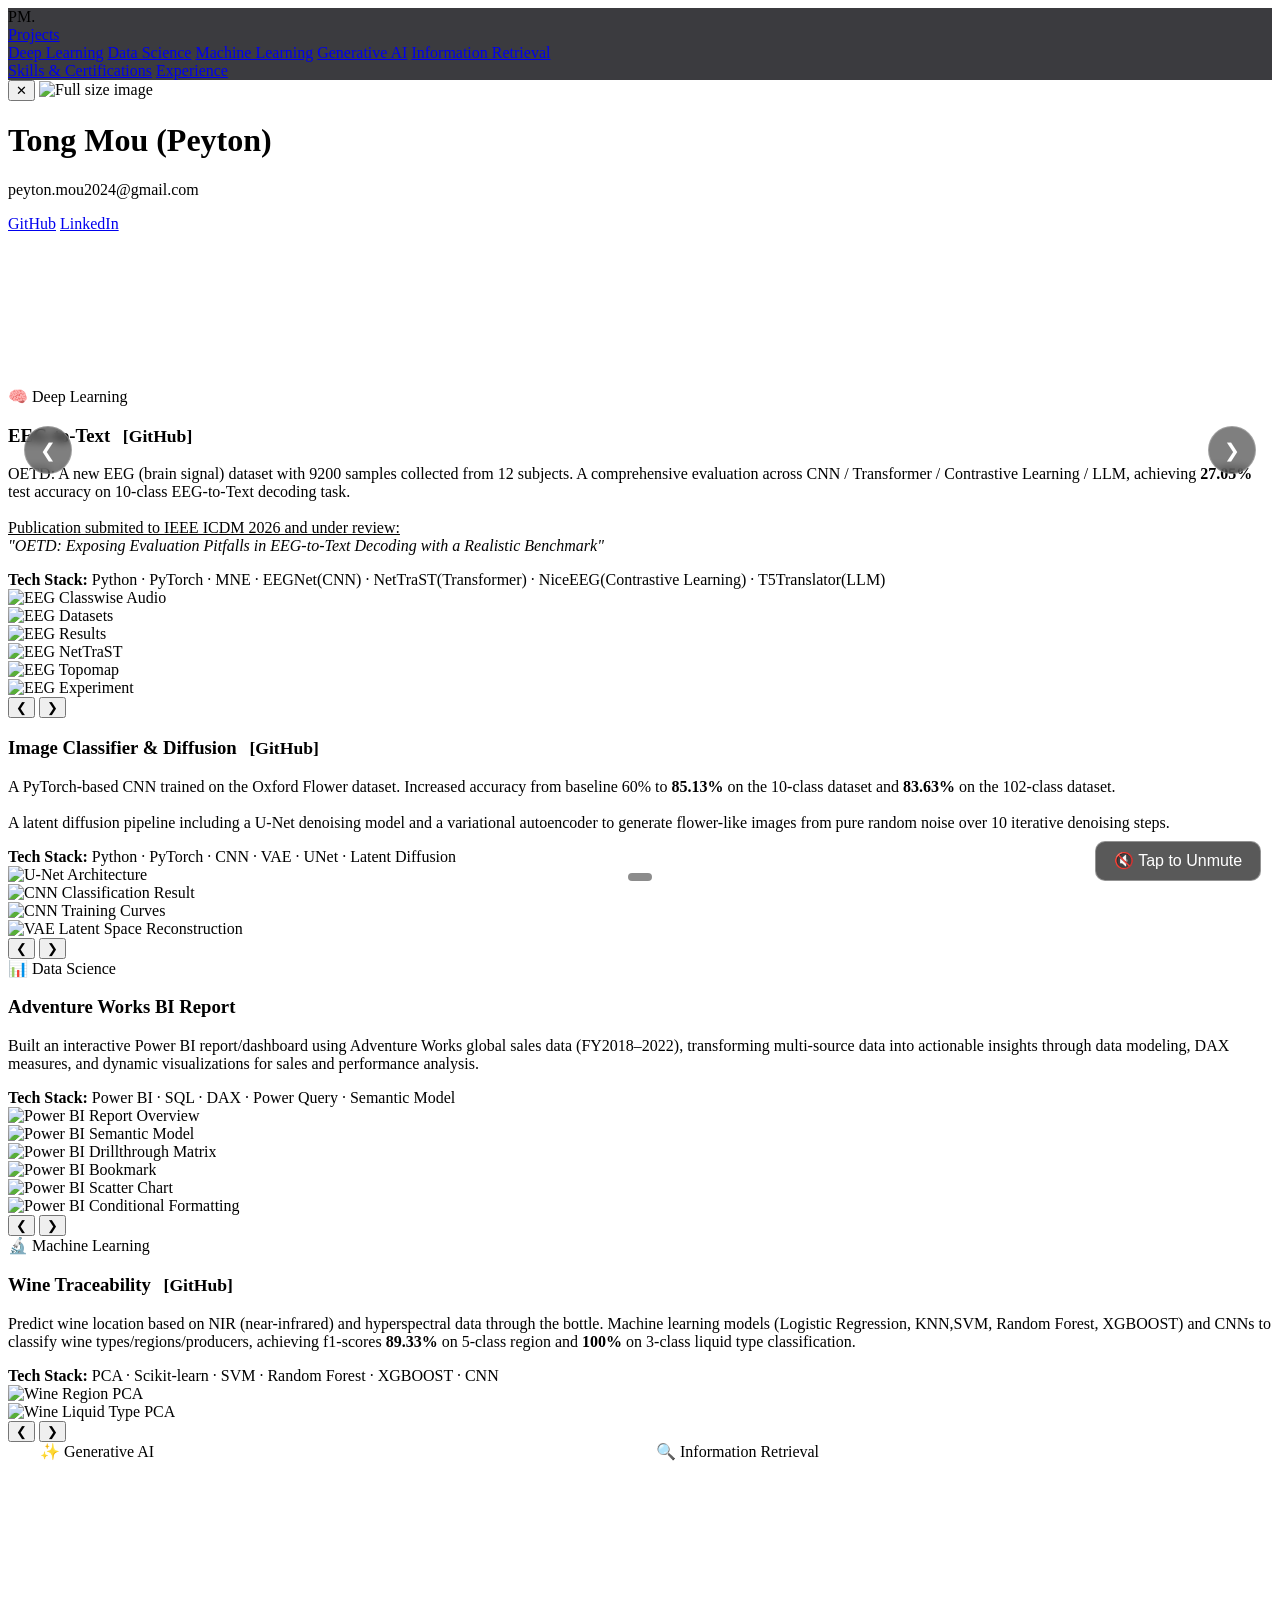
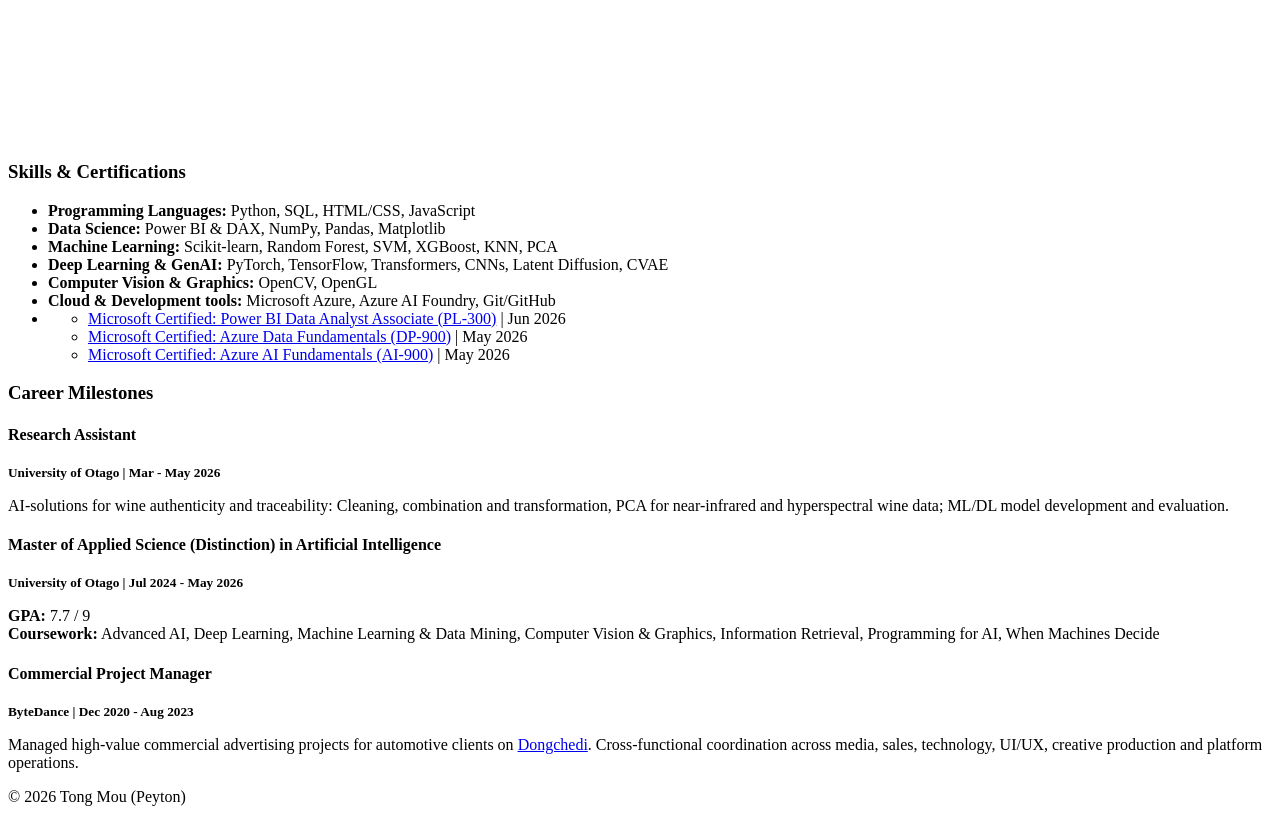
==== index.html @ f361e666 "update title" ====
<!DOCTYPE html>
<html lang="en">

<head>
    <meta charset="UTF-8">
    <meta name="viewport" content="width=device-width, initial-scale=1.0">
    <title>Tong Mou (Peyton)</title>
    <meta name="description" content="Portfolio for AI & Data Science">
    <link rel="stylesheet" href="style.css">
    <link rel="preconnect" href="https://fonts.googleapis.com">
    <link rel="preconnect" href="https://fonts.gstatic.com" crossorigin>
    <link href="https://fonts.googleapis.com/css2?family=Outfit:wght@300;400;600;800&display=swap" rel="stylesheet">
    <style>
        /* Two-column layout for projects 5 & 6 */
        .projects-dual-row {
            display: grid;
            grid-template-columns: 1fr 1fr;
            gap: 2rem;
            padding: 0 2rem 2rem;
            max-width: 1400px;
            margin: 0 auto;
        }

        .project-dual-col {
            display: flex;
            flex-direction: column;
        }

        .project-dual-col .project-category {
            margin-bottom: 1rem !important;
        }

        .project-card-text {
            background: var(--card-bg, rgba(255, 255, 255, 0.04));
            border: 1px solid rgba(255, 255, 255, 0.08);
            border-radius: 16px;
            padding: 2rem;
            display: flex;
            flex-direction: column;
            gap: 1rem;
            flex: 1;
        }

        .project-card-text h3 {
            font-size: 1.3rem;
            font-weight: 700;
            color: var(--text-color, #fff);
            margin: 0;
        }

        .project-card-text p {
            color: var(--text-secondary, rgba(255, 255, 255, 0.75));
            line-height: 1.7;
            margin: 0;
            font-size: 0.95rem;
        }

        .project-card-text .tech-stack {
            font-size: 0.88rem;
            color: var(--text-secondary, rgba(255, 255, 255, 0.6));
            border-top: 1px solid rgba(255, 255, 255, 0.08);
            padding-top: 1rem;
            margin-top: auto;
        }

        /* ── Mute/Unmute toggle button ── */
        .video-unmute-btn {
            position: absolute;
            bottom: 1.2rem;
            right: 1.2rem;
            background: rgba(0, 0, 0, 0.65);
            color: #fff;
            border: 1px solid rgba(255, 255, 255, 0.35);
            border-radius: 10px;
            padding: 0.6rem 1.1rem;
            font-size: 1rem;
            cursor: pointer;
            z-index: 10;
            backdrop-filter: blur(6px);
            transition: background 0.2s, transform 0.1s;
            min-width: 160px;
            text-align: center;
            user-select: none;
        }

        .video-unmute-btn:hover {
            background: rgba(0, 0, 0, 0.88);
            transform: scale(1.04);
        }

        /* Lightbox navigation arrows */
        .lightbox-nav {
            position: absolute;
            top: 50%;
            transform: translateY(-50%);
            background: rgba(0, 0, 0, 0.5);
            color: #fff;
            border: 1px solid rgba(255, 255, 255, 0.25);
            border-radius: 50%;
            width: 48px;
            height: 48px;
            font-size: 1.2rem;
            cursor: pointer;
            display: flex;
            align-items: center;
            justify-content: center;
            z-index: 1001;
            backdrop-filter: blur(4px);
            transition: background 0.2s;
        }

        .lightbox-nav:hover {
            background: rgba(0, 0, 0, 0.8);
        }

        .lightbox-nav.prev {
            left: 1.5rem;
        }

        .lightbox-nav.next {
            right: 1.5rem;
        }

        .lightbox-nav:disabled {
            opacity: 0.25;
            cursor: default;
        }

        /* Lightbox image counter */
        .lightbox-counter {
            position: absolute;
            bottom: 1.2rem;
            left: 50%;
            transform: translateX(-50%);
            color: rgba(255, 255, 255, 0.7);
            font-size: 0.85rem;
            background: rgba(0, 0, 0, 0.45);
            padding: 0.25rem 0.75rem;
            border-radius: 20px;
            backdrop-filter: blur(4px);
        }

        /* ── Timeline logo ── */
        .timeline-header {
            display: flex;
            align-items: center;
            gap: 0.75rem;
            margin-bottom: 0.25rem;
        }

        .timeline-logo {
            width: 36px;
            height: 36px;
            object-fit: contain;
            border-radius: 6px;
            background: rgba(255, 255, 255, 0.08);
            padding: 3px;
            flex-shrink: 0;
        }

        .timeline-header-text h4 {
            margin: 0;
        }

        .timeline-header-text h5 {
            margin: 0;
        }

        @media (max-width: 768px) {
            .projects-dual-row {
                grid-template-columns: 1fr;
                padding: 0 1rem 1rem;
            }

            .lightbox-nav {
                width: 38px;
                height: 38px;
                font-size: 1rem;
            }

            .lightbox-nav.prev {
                left: 0.5rem;
            }

            .lightbox-nav.next {
                right: 0.5rem;
            }
        }
    </style>
</head>

<body>
    <nav id="navbar">
        <div class="nav-content">
            <div class="logo">PM.</div>
            <div class="nav-links">
                <div class="dropdown">
                    <a href="#projects" class="dropbtn">Projects</a>
                    <div class="dropdown-content">
                        <a href="#project1">Deep Learning</a>
                        <a href="#project3">Data Science</a>
                        <a href="#project4">Machine Learning</a>
                        <a href="#project5">Generative AI</a>
                        <a href="#project6">Information Retrieval</a>
                    </div>
                </div>
                <a href="#skills">Skills & Certifications</a>
                <a href="#experience">Experience</a>
            </div>
        </div>
    </nav>

    <!-- Image Lightbox -->
    <div id="lightbox" class="lightbox" onclick="closeLightbox()">
        <button class="lightbox-close" onclick="closeLightbox()">&#10005;</button>
        <button class="lightbox-nav prev" id="lightboxPrev" onclick="lightboxNav(-1, event)">&#10094;</button>
        <img id="lightbox-img" src="" alt="Full size image">
        <button class="lightbox-nav next" id="lightboxNext" onclick="lightboxNav(1, event)">&#10095;</button>
        <div class="lightbox-counter" id="lightboxCounter"></div>
    </div>

    <header id="about" class="hero">
        <div class="hero-content">
            <div class="hero-center-wrapper">
                <div class="hero-video-container">
                    <div class="hero-info-row">
                        <div class="photo-container">
                            <img src="photo.jpg" alt="Peyton Mou" class="profile-photo"
                                onerror="this.style.display='none';">
                            <div class="glow-effect"></div>
                        </div>
                        <div class="hero-text-block">
                            <h1><span class="highlight">Tong Mou (Peyton)</span></h1>
                            <p class="hero-email-line">peyton.mou2024@gmail.com</p>
                            <div class="hero-links">
                                <a href="https://github.com/peytonmou" target="_blank" class="hero-btn">GitHub</a>
                                <a href="https://www.linkedin.com/in/tong-mou-04aa6b337/" target="_blank"
                                    class="hero-btn">LinkedIn</a>
                            </div>
                        </div>
                    </div>
                    <!-- Video: autoplay unmuted (falls back to muted), toggle button stays visible -->
                    <div class="hero-video-frame">
                        <video class="hero-video" id="heroVideo" autoplay playsinline>
                            <source src="self-intro.mp4" type="video/mp4">
                        </video>
                        <div class="video-glow"></div>
                        <!-- Persistent mute/unmute toggle button -->
                        <button class="video-unmute-btn" id="muteToggleBtn" aria-label="Toggle mute">
                            🔇 Tap to Unmute
                        </button>
                    </div>
                </div>
            </div>
        </div>
    </header>


    <section id="projects" class="projects-section">
        <!-- Project 1 -->
        <div id="project1" class="project-category category-dl">&#129504; Deep Learning</div>
        <div class="project-card">
            <div class="project-info">
                <h3>EEG-to-Text <a href="https://github.com/peytonmou/Closed-Vocab-EEG-to-Text" target="_blank"
                        style="color: var(--primary-color); text-decoration: none; font-size: 1.1rem; font-weight: 600; margin-left: 0.5rem;">[GitHub]</a>
                </h3>
                <p> OETD: A new EEG (brain signal) dataset with 9200 samples collected from 12 subjects. A comprehensive
                    evaluation across CNN / Transformer / Contrastive Learning / LLM, achieving <strong
                        style="color: var(--primary-color);">27.05%</strong> test accuracy on 10-class
                    EEG-to-Text decoding task.
                    <br><br>
                    <u>Publication submited to IEEE ICDM 2026 and under review:</u> <br>
                    <em>"OETD: Exposing Evaluation Pitfalls
                        in EEG-to-Text Decoding with a
                        Realistic Benchmark"</em>
                </p>
                <div class="tech-stack">
                    <strong>Tech Stack:</strong> Python · PyTorch · MNE · EEGNet(CNN) · NetTraST(Transformer) ·
                    NiceEEG(Contrastive Learning) · T5Translator(LLM)
                </div>
            </div>
            <div class="project-visuals">
                <div class="project-slider" id="project1-slider">
                    <div class="slides-track-container">
                        <div class="slides-track">
                            <div class="slide">
                                <img src="eeg-is-classwise_audio.png" alt="EEG Classwise Audio"
                                    class="visual-img lightbox-trigger" onclick="openLightbox(this)">
                            </div>
                            <div class="slide">
                                <img src="eeg-datasets.png" alt="EEG Datasets" class="visual-img lightbox-trigger"
                                    onclick="openLightbox(this)">
                            </div>
                            <div class="slide">
                                <img src="eeg-results.png" alt="EEG Results" class="visual-img lightbox-trigger"
                                    onclick="openLightbox(this)">
                            </div>
                            <div class="slide">
                                <img src="eeg-NetTraST.png" alt="EEG NetTraST" class="visual-img lightbox-trigger"
                                    onclick="openLightbox(this)">
                            </div>
                            <div class="slide">
                                <img src="eeg-topomap.png" alt="EEG Topomap" class="visual-img lightbox-trigger"
                                    onclick="openLightbox(this)">
                            </div>
                            <div class="slide">
                                <img src="eeg-experiment.png" alt="EEG Experiment" class="visual-img lightbox-trigger"
                                    onclick="openLightbox(this)">
                            </div>
                        </div>
                    </div>
                    <button class="slider-arrow prev-arrow" aria-label="Previous slide">&#10094;</button>
                    <button class="slider-arrow next-arrow" aria-label="Next slide">&#10095;</button>
                    <div class="slider-dots">
                        <span class="dot active"></span>
                        <span class="dot"></span>
                        <span class="dot"></span>
                        <span class="dot"></span>
                        <span class="dot"></span>
                        <span class="dot"></span>
                    </div>
                </div>
            </div>
        </div>

        <!-- Project 2 -->
        <div class="project-card reverse">
            <div class="project-info">
                <h3>Image Classifier &amp; Diffusion <a href="https://github.com/peytonmou/deep_learning"
                        target="_blank"
                        style="color: var(--primary-color); text-decoration: none; font-size: 1.1rem; font-weight: 600; margin-left: 0.5rem;">[GitHub]</a>
                </h3>
                <p>A PyTorch-based CNN trained on the Oxford Flower dataset. Increased accuracy from baseline 60% to
                    <strong style="color: var(--primary-color);">85.13%</strong> on
                    the 10-class dataset and <strong style="color: var(--primary-color);">83.63%</strong> on the
                    102-class dataset.
                    <br><br>A latent diffusion pipeline including a U-Net denoising model and a variational autoencoder
                    to
                    generate flower-like images from pure random noise over 10 iterative denoising steps.
                </p>
                <div class="tech-stack">
                    <strong>Tech Stack:</strong> Python · PyTorch · CNN · VAE · UNet · Latent Diffusion
                </div>
            </div>
            <div class="project-visuals">
                <div class="project-slider" id="project2-slider">
                    <div class="slides-track-container">
                        <div class="slides-track">
                            <div class="slide">
                                <img src="unet.png" alt="U-Net Architecture" class="visual-img lightbox-trigger"
                                    onclick="openLightbox(this)">
                            </div>
                            <div class="slide">
                                <img src="img_cnn.png" alt="CNN Classification Result"
                                    class="visual-img lightbox-trigger" onclick="openLightbox(this)">
                            </div>
                            <div class="slide">
                                <img src="img_cnn2.png" alt="CNN Training Curves" class="visual-img lightbox-trigger"
                                    onclick="openLightbox(this)">
                            </div>
                            <div class="slide">
                                <img src="vae.png" alt="VAE Latent Space Reconstruction"
                                    class="visual-img lightbox-trigger" onclick="openLightbox(this)">
                            </div>
                        </div>
                    </div>
                    <button class="slider-arrow prev-arrow" aria-label="Previous slide">&#10094;</button>
                    <button class="slider-arrow next-arrow" aria-label="Next slide">&#10095;</button>
                    <div class="slider-dots">
                        <span class="dot active"></span>
                        <span class="dot"></span>
                        <span class="dot"></span>
                        <span class="dot"></span>
                    </div>
                </div>
            </div>
        </div>

        <!-- Project 3 -->
        <div id="project3" class="project-category category-data">&#128202; Data Science</div>
        <div class="project-card">
            <div class="project-info">
                <h3>Adventure Works BI Report</h3>
                <p>Built an interactive Power BI report/dashboard using Adventure Works global sales data (FY2018–2022),
                    transforming multi-source data into actionable insights through data modeling, DAX measures, and
                    dynamic visualizations for sales and performance analysis.
                </p>
                <div class="tech-stack">
                    <strong>Tech Stack:</strong> Power BI · SQL · DAX · Power Query · Semantic Model
                </div>
            </div>
            <div class="project-visuals">
                <div class="project-slider" id="project3-slider">
                    <div class="slides-track-container">
                        <div class="slides-track">
                            <div class="slide">
                                <img src="pbi-report-overview.png" alt="Power BI Report Overview"
                                    class="visual-img lightbox-trigger" onclick="openLightbox(this)">
                            </div>
                            <div class="slide">
                                <img src="pbi-semantic-model.png" alt="Power BI Semantic Model"
                                    class="visual-img lightbox-trigger" onclick="openLightbox(this)">
                            </div>
                            <div class="slide">
                                <img src="pbi-report-drillthrough-matrix.png" alt="Power BI Drillthrough Matrix"
                                    class="visual-img lightbox-trigger" onclick="openLightbox(this)">
                            </div>
                            <div class="slide">
                                <img src="pbi-report-bookmark.png" alt="Power BI Bookmark"
                                    class="visual-img lightbox-trigger" onclick="openLightbox(this)">
                            </div>
                            <div class="slide">
                                <img src="pbi-report-scatter-chart.png" alt="Power BI Scatter Chart"
                                    class="visual-img lightbox-trigger" onclick="openLightbox(this)">
                            </div>
                            <div class="slide">
                                <img src="pbi-report-conditional-formatting.png" alt="Power BI Conditional Formatting"
                                    class="visual-img lightbox-trigger" onclick="openLightbox(this)">
                            </div>
                        </div>
                    </div>
                    <button class="slider-arrow prev-arrow" aria-label="Previous slide">&#10094;</button>
                    <button class="slider-arrow next-arrow" aria-label="Next slide">&#10095;</button>
                    <div class="slider-dots">
                        <span class="dot active"></span>
                        <span class="dot"></span>
                        <span class="dot"></span>
                        <span class="dot"></span>
                        <span class="dot"></span>
                        <span class="dot"></span>
                    </div>
                </div>
            </div>
        </div>

        <!-- Project 4 -->
        <div id="project4" class="project-category category-ml">&#128300; Machine Learning</div>
        <div class="project-card reverse">
            <div class="project-info">
                <h3>Wine Traceability <a href="https://github.com/peytonmou/Wine" target="_blank"
                        style="color: var(--primary-color); text-decoration: none; font-size: 1.1rem; font-weight: 600; margin-left: 0.5rem;">[GitHub]</a>
                </h3>
                <p>Predict wine location based on NIR (near-infrared) and hyperspectral data through the bottle. Machine
                    learning models
                    (Logistic Regression, KNN,SVM, Random Forest, XGBOOST)
                    and CNNs to classify wine
                    types/regions/producers,
                    achieving f1-scores <strong style="color: var(--primary-color);">89.33%</strong> on 5-class region
                    and <strong style="color: var(--primary-color);">100%</strong> on 3-class liquid type
                    classification.</p>
                <div class="tech-stack">
                    <strong>Tech Stack:</strong> PCA · Scikit-learn · SVM · Random Forest · XGBOOST · CNN
                </div>
            </div>
            <div class="project-visuals">
                <div class="project-slider" id="project4-slider">
                    <div class="slides-track-container">
                        <div class="slides-track">
                            <div class="slide">
                                <img src="wine-region-pca.png" alt="Wine Region PCA" class="visual-img lightbox-trigger"
                                    onclick="openLightbox(this)">
                            </div>
                            <div class="slide">
                                <img src="wine-liquidtype-pca.png" alt="Wine Liquid Type PCA"
                                    class="visual-img lightbox-trigger" onclick="openLightbox(this)">
                            </div>
                        </div>
                    </div>
                    <button class="slider-arrow prev-arrow" aria-label="Previous slide">&#10094;</button>
                    <button class="slider-arrow next-arrow" aria-label="Next slide">&#10095;</button>
                    <div class="slider-dots">
                        <span class="dot active"></span>
                        <span class="dot"></span>
                    </div>
                </div>
            </div>
        </div>

        <!-- Projects 5 & 6 — two-column text-only row with individual subtitles -->
        <div class="projects-dual-row">
            <!-- Project 5 -->
            <div class="project-dual-col">
                <div id="project5" class="project-category category-genai" style="margin:0 0 0 0;">&#10024; Generative
                    AI</div>
                <div id="project5-card" class="project-card-text">
                    <h3>Gemini AI PDF Reader <a href="https://github.com/peytonmou/GenAI" target="_blank"
                            style="color: var(--primary-color); text-decoration: none; font-size: 1rem; font-weight: 600; margin-left: 0.4rem;">[GitHub]</a>
                    </h3>
                    <p>An interactive document Q&amp;A application utilizing the Gemini 2.0 Flash API to parse
                        and
                        query PDF files. Built a responsive front-end interface using Gradio to deliver seamless user
                        interactions.</p>
                    <div class="tech-stack">
                        <strong>Tech Stack:</strong> API Integration · Gemini 2.0 Flash · Gradio
                    </div>
                </div>
            </div><!-- end project-dual-col -->

            <!-- Project 6 -->
            <div class="project-dual-col">
                <!-- FIX: match same class pattern as other category labels so shadow/bg styling applies -->
                <div id="project6" class="project-category category-genai" style="margin:0 0 0 0;">&#128269;
                    Information Retrieval
                </div>
                <div id="project6" class="project-card-text">
                    <h3>Web Search Engine <a href="https://github.com/peytonmou/search_engine" target="_blank"
                            style="color: var(--primary-color); text-decoration: none; font-size: 1rem; font-weight: 600; margin-left: 0.4rem;">[GitHub]</a>
                    </h3>
                    <p>A keyword search engine featuring an inverted index mapped over a corpus of 173,000
                        documents. Integrated RocksDB storage utilizing Log-Structured Merge (LSM) trees for optimized
                        write performance and key-value lookups.</p>
                    <div class="tech-stack">
                        <strong>Tech Stack:</strong> Parsing· Inverted Index · RocksDB
                    </div>
                </div>
            </div><!-- end project-dual-col -->
        </div><!-- end projects-dual-row -->

    </section>

    <section id="skills" class="skills-cert-section">
        <div class="skills-vertical-container">
            <h3>Skills &amp; Certifications</h3>
            <div class="skills-cert-container">
                <ul class="compact-list">
                    <li><strong>Programming Languages:</strong> Python, SQL, HTML/CSS, JavaScript</li>
                    <li><strong>Data Science:</strong> Power BI & DAX, NumPy, Pandas, Matplotlib</li>
                    <li><strong>Machine Learning:</strong> Scikit-learn, Random Forest, SVM, XGBoost, KNN, PCA</li>
                    <li><strong>Deep Learning &amp; GenAI:</strong> PyTorch, TensorFlow, Transformers, CNNs, Latent
                        Diffusion, CVAE</li>
                    <li><strong>Computer Vision &amp; Graphics:</strong> OpenCV, OpenGL</li>
                    <li><strong>Cloud &amp; Development tools:</strong> Microsoft Azure, Azure AI Foundry, Git/GitHub
                    </li>
                    <li class="cert-item-compact">
                        <ul>
                            <li><a href="https://learn.microsoft.com/en-us/users/tongmou-7742/credentials/2d01681a07846e01"
                                    target="_blank">Microsoft Certified: Power BI Data Analyst Associate (PL-300)</a> |
                                Jun 2026</li>
                            <li><a href="https://learn.microsoft.com/en-us/users/tongmou-7742/credentials/dffa6022018d6cec"
                                    target="_blank">Microsoft Certified: Azure Data Fundamentals (DP-900)</a> | May 2026
                            </li>
                            <li><a href="https://learn.microsoft.com/en-us/users/tongmou-7742/credentials/59a83042102e8e04"
                                    target="_blank">Microsoft Certified: Azure AI Fundamentals (AI-900)</a> | May 2026
                            </li>
                        </ul>
                    </li>
                </ul>
            </div>
        </div>
    </section>

    <section id="experience" class="experience-section">
        <div class="experience-vertical-container">
            <h3>Career Milestones</h3>
            <div class="timeline">

                <!-- Research Assistant (University of Otago) -->
                <div class="timeline-item">
                    <div class="timeline-dot"></div>
                    <h4>Research Assistant</h4>
                    <div class="timeline-header">
                        <img src="university_of_otago_logo.jpg" alt="University of Otago logo" class="timeline-logo"
                            onerror="this.style.display='none';">
                        <h5 style="margin:0;">University of Otago | Mar - May 2026</h5>
                    </div>
                    <p>AI-solutions for wine authenticity and traceability: Cleaning, combination and
                        transformation, PCA for near-infrared and hyperspectral wine data; ML/DL model development and
                        evaluation.</p>
                </div>

                <!-- Master's degree (University of Otago) -->
                <div class="timeline-item">
                    <div class="timeline-dot"></div>
                    <h4>Master of Applied Science (Distinction) in Artificial Intelligence</h4>
                    <div class="timeline-header">
                        <img src="university_of_otago_logo.jpg" alt="University of Otago logo" class="timeline-logo"
                            onerror="this.style.display='none';">
                        <h5 style="margin:0;">University of Otago | Jul 2024 - May 2026</h5>
                    </div>
                    <p><strong>GPA:</strong> 7.7 / 9<br><strong>Coursework:</strong> Advanced AI, Deep Learning,
                        Machine Learning &amp; Data Mining, Computer Vision &amp; Graphics, Information Retrieval,
                        Programming for AI, When Machines Decide</p>
                </div>

                <!-- ByteDance -->
                <div class="timeline-item">
                    <div class="timeline-dot"></div>
                    <h4>Commercial Project Manager</h4>
                    <div class="timeline-header">
                        <img src="bytedance_logo.jpg" alt="ByteDance logo" class="timeline-logo"
                            onerror="this.style.display='none';">
                        <h5 style="margin:0;">ByteDance | Dec 2020 - Aug 2023</h5>
                    </div>
                    <p>Managed high-value commercial advertising projects for automotive clients on <a
                            href="https://www.dongchedi.com/" target="_blank">Dongchedi</a>. Cross-functional
                        coordination across media, sales, technology,
                        UI/UX, creative production and platform operations.</p>
                </div>

            </div>
        </div>
    </section>

    <footer>
        <div class="footer-content">
            <p>&copy; 2026 Tong Mou (Peyton)</p>
        </div>
    </footer>

    <script src="script.js"></script>
    <script>
        // ── Video: try unmuted autoplay, fall back to muted; persistent toggle button ──
        (function () {
            const video = document.getElementById('heroVideo');
            const toggleBtn = document.getElementById('muteToggleBtn');

            function updateToggleLabel() {
                if (!toggleBtn) return;
                toggleBtn.textContent = video.muted ? '🔇 Tap to Unmute' : '🔊 Tap to Mute';
            }

            // Try unmuted first; fall back to muted
            video.muted = false;
            video.play().catch(() => {
                video.muted = true;
                video.play().catch(() => { });
            });

            // Keep label in sync whenever mute state changes
            video.addEventListener('volumechange', updateToggleLabel);
            video.addEventListener('play', updateToggleLabel);
            updateToggleLabel();

            // Toggle mute/unmute on button click
            if (toggleBtn) {
                toggleBtn.addEventListener('click', function (e) {
                    e.stopPropagation();
                    if (video.ended) {
                        // If video ended, replay unmuted
                        video.muted = false;
                        video.currentTime = 0;
                        video.play();
                    } else {
                        video.muted = !video.muted;
                    }
                    updateToggleLabel();
                });
            }

            // When video ends, change toggle button label to Replay
            video.addEventListener('ended', function () {
                if (toggleBtn) {
                    toggleBtn.textContent = '▶ Replay';
                }
            });

        })();

        // ── Lightbox with slider navigation ──────────────────────────────────
        let _lbImages = [];
        let _lbCurrent = 0;

        function buildLightboxIndex() {
            _lbImages = [];
            document.querySelectorAll('.project-slider').forEach(function (slider) {
                const imgs = slider.querySelectorAll('.visual-img.lightbox-trigger');
                imgs.forEach(function (img, i) {
                    _lbImages.push({ src: img.src, alt: img.alt, slider: slider, localIdx: i });
                    img.dataset.lbIdx = _lbImages.length - 1;
                });
            });
        }

        function openLightbox(img) {
            buildLightboxIndex();
            const idx = parseInt(img.dataset.lbIdx, 10);
            _lbCurrent = isNaN(idx) ? 0 : idx;
            showLightboxAt(_lbCurrent);
            document.getElementById('lightbox').classList.add('active');
            document.body.style.overflow = 'hidden';
        }

        function showLightboxAt(idx) {
            if (!_lbImages.length) return;
            idx = Math.max(0, Math.min(idx, _lbImages.length - 1));
            _lbCurrent = idx;
            const entry = _lbImages[idx];
            const lightboxImg = document.getElementById('lightbox-img');
            lightboxImg.src = entry.src;
            lightboxImg.alt = entry.alt;

            const counter = document.getElementById('lightboxCounter');
            if (counter) counter.textContent = (idx + 1) + ' / ' + _lbImages.length;

            const prev = document.getElementById('lightboxPrev');
            const next = document.getElementById('lightboxNext');
            if (prev) prev.disabled = idx === 0;
            if (next) next.disabled = idx === _lbImages.length - 1;
        }

        function lightboxNav(dir, e) {
            if (e) e.stopPropagation();
            showLightboxAt(_lbCurrent + dir);
        }

        function closeLightbox() {
            document.getElementById('lightbox').classList.remove('active');
            document.body.style.overflow = '';
        }

        document.addEventListener('keydown', function (e) {
            const lb = document.getElementById('lightbox');
            if (!lb.classList.contains('active')) return;
            if (e.key === 'Escape') closeLightbox();
            if (e.key === 'ArrowLeft') showLightboxAt(_lbCurrent - 1);
            if (e.key === 'ArrowRight') showLightboxAt(_lbCurrent + 1);
        });

        document.getElementById('lightbox-img').addEventListener('click', function (e) {
            e.stopPropagation();
        });
    </script>
</body>

</html>
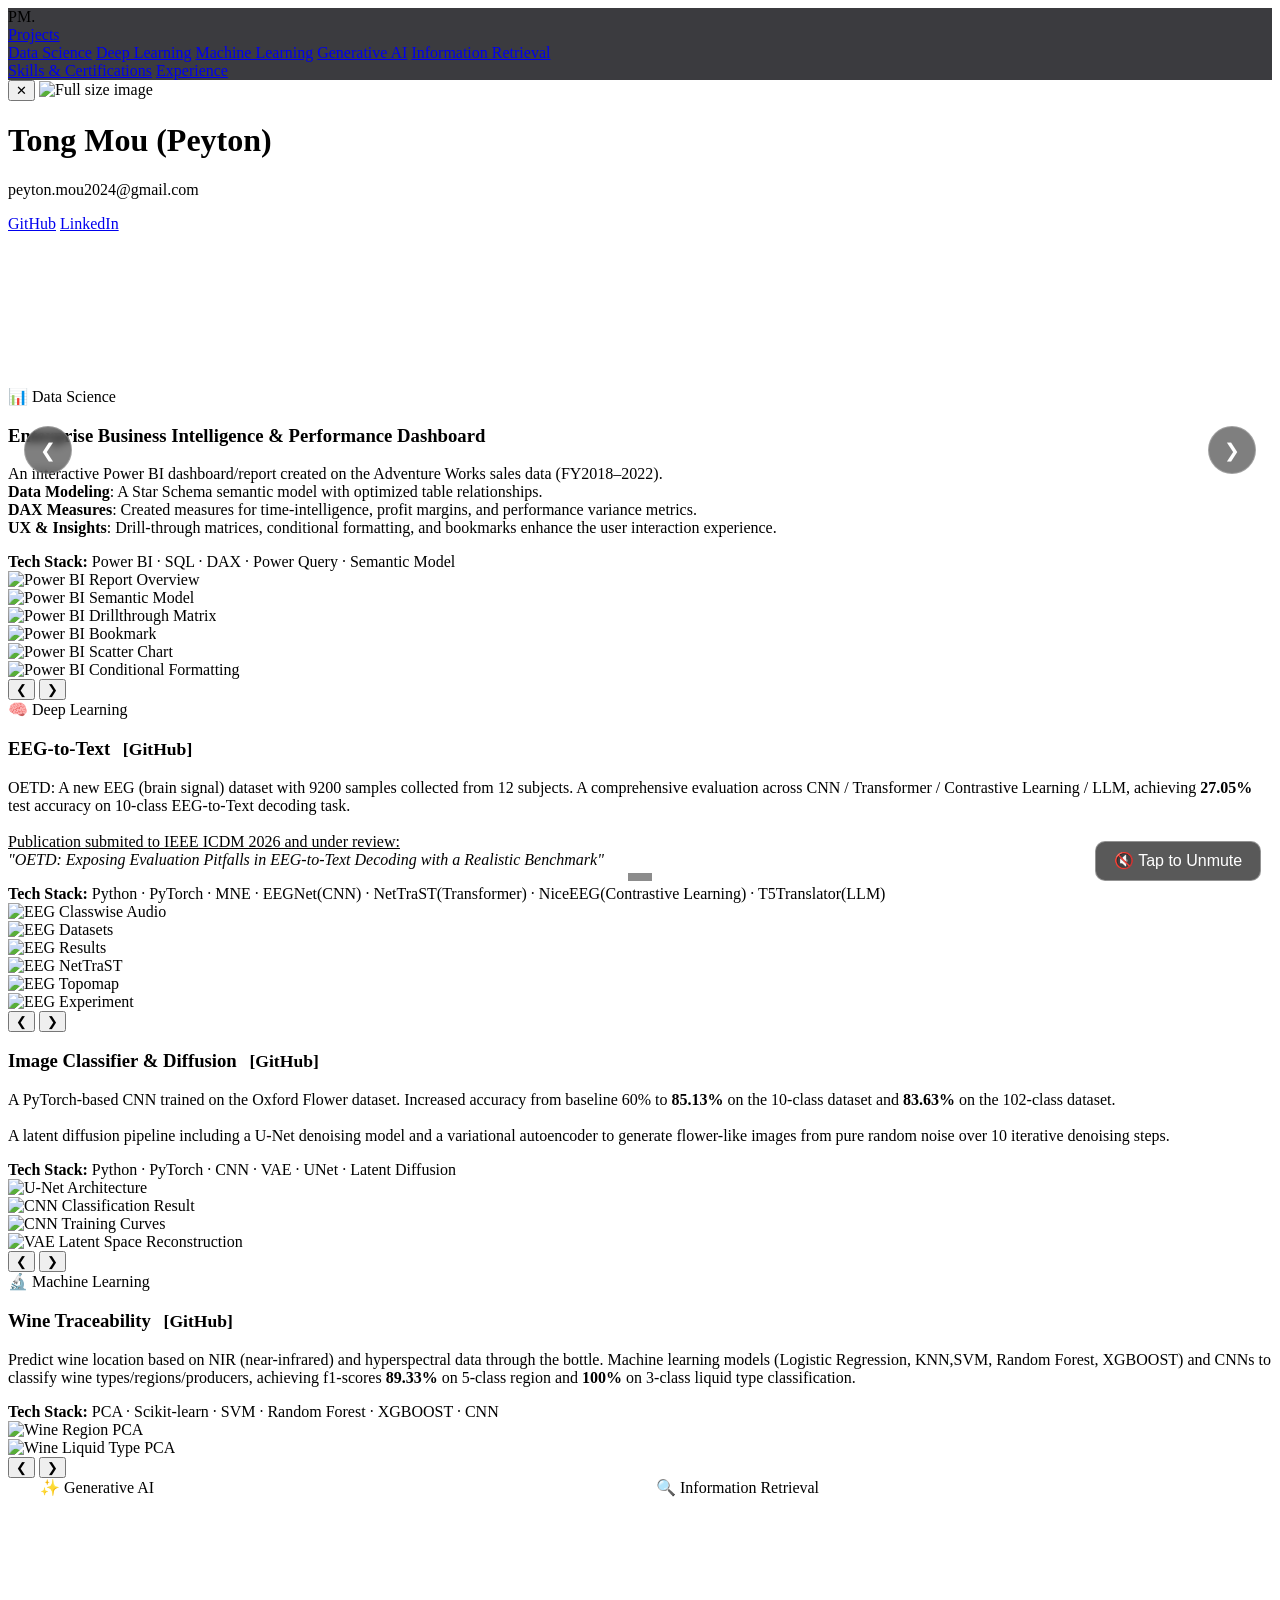
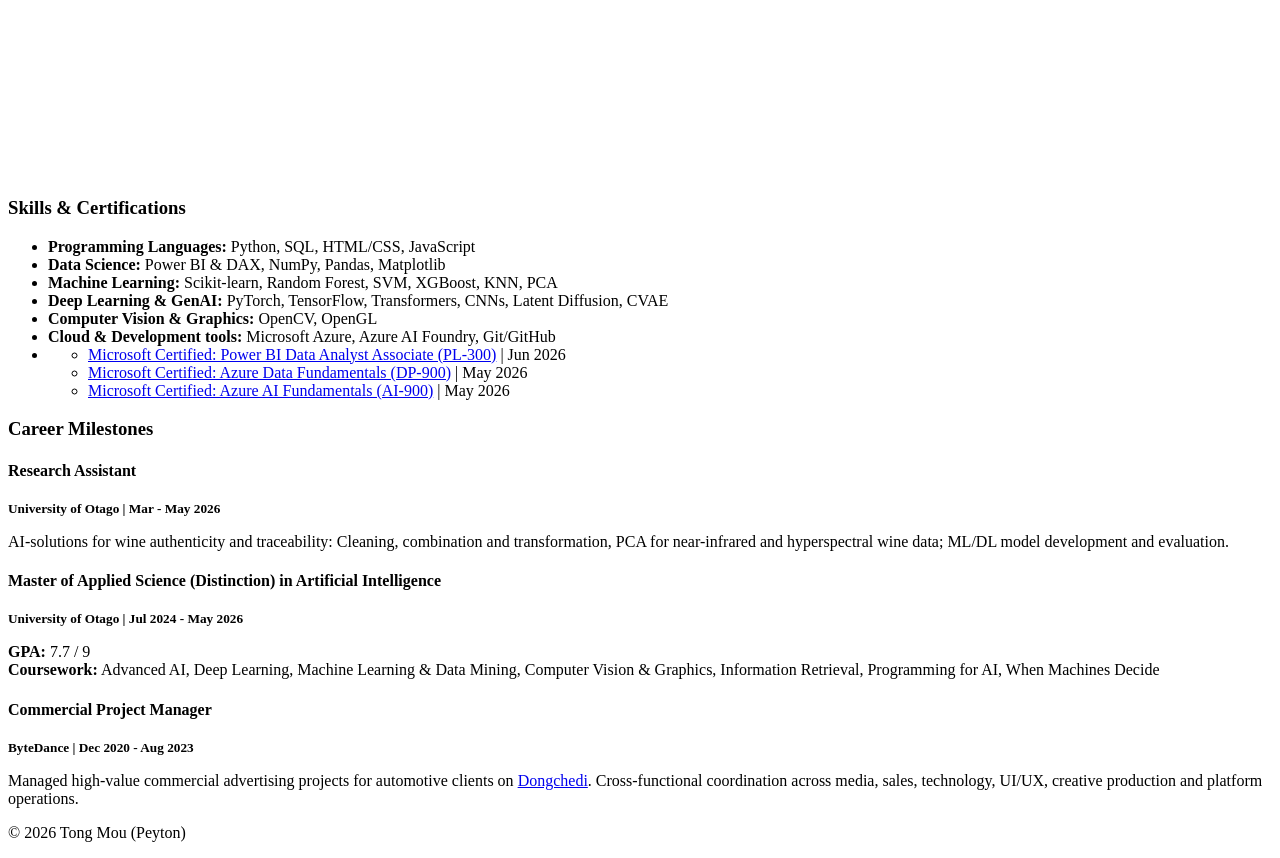
==== commit 4151d9c5: "change projects sequence" ====
--- a/index.html
+++ b/index.html
@@ -197,8 +197,8 @@
                 <div class="dropdown">
                     <a href="#projects" class="dropbtn">Projects</a>
                     <div class="dropdown-content">
+                        <a href="#project3">Data Science</a>
                         <a href="#project1">Deep Learning</a>
-                        <a href="#project3">Data Science</a>
                         <a href="#project4">Machine Learning</a>
                         <a href="#project5">Generative AI</a>
                         <a href="#project6">Information Retrieval</a>
@@ -257,6 +257,76 @@
 
 
     <section id="projects" class="projects-section">
+
+        <!-- Project 3 -->
+        <div id="project3" class="project-category category-data">&#128202; Data Science</div>
+        <div class="project-card">
+            <div class="project-info">
+                <h3>Enterprise Business Intelligence & Performance Dashboard</h3>
+                <p>An interactive Power BI dashboard/report created on the Adventure Works sales data (FY2018–2022).
+                    <br>
+
+                    <strong style="color: var(--primary-color)">Data Modeling</strong>: A Star
+                    Schema semantic model with optimized table
+                    relationships. <br>
+
+                    <strong style="color: var(--primary-color)">DAX Measures</strong>: Created measures for
+                    time-intelligence, profit
+                    margins, and
+                    performance variance metrics. <br>
+
+                    <strong style="color: var(--primary-color)">UX & Insights</strong>: Drill-through
+                    matrices, conditional formatting,
+                    and bookmarks enhance the user interaction experience.
+                </p>
+                <div class="tech-stack">
+                    <strong>Tech Stack:</strong> Power BI · SQL · DAX · Power Query · Semantic Model
+                </div>
+            </div>
+            <div class="project-visuals">
+                <div class="project-slider" id="project3-slider">
+                    <div class="slides-track-container">
+                        <div class="slides-track">
+                            <div class="slide">
+                                <img src="pbi-report-overview.png" alt="Power BI Report Overview"
+                                    class="visual-img lightbox-trigger" onclick="openLightbox(this)">
+                            </div>
+                            <div class="slide">
+                                <img src="pbi-semantic-model.png" alt="Power BI Semantic Model"
+                                    class="visual-img lightbox-trigger" onclick="openLightbox(this)">
+                            </div>
+                            <div class="slide">
+                                <img src="pbi-report-drillthrough-matrix.png" alt="Power BI Drillthrough Matrix"
+                                    class="visual-img lightbox-trigger" onclick="openLightbox(this)">
+                            </div>
+                            <div class="slide">
+                                <img src="pbi-report-bookmark.png" alt="Power BI Bookmark"
+                                    class="visual-img lightbox-trigger" onclick="openLightbox(this)">
+                            </div>
+                            <div class="slide">
+                                <img src="pbi-report-scatter-chart.png" alt="Power BI Scatter Chart"
+                                    class="visual-img lightbox-trigger" onclick="openLightbox(this)">
+                            </div>
+                            <div class="slide">
+                                <img src="pbi-report-conditional-formatting.png" alt="Power BI Conditional Formatting"
+                                    class="visual-img lightbox-trigger" onclick="openLightbox(this)">
+                            </div>
+                        </div>
+                    </div>
+                    <button class="slider-arrow prev-arrow" aria-label="Previous slide">&#10094;</button>
+                    <button class="slider-arrow next-arrow" aria-label="Next slide">&#10095;</button>
+                    <div class="slider-dots">
+                        <span class="dot active"></span>
+                        <span class="dot"></span>
+                        <span class="dot"></span>
+                        <span class="dot"></span>
+                        <span class="dot"></span>
+                        <span class="dot"></span>
+                    </div>
+                </div>
+            </div>
+        </div>
+
         <!-- Project 1 -->
         <div id="project1" class="project-category category-dl">&#129504; Deep Learning</div>
         <div class="project-card">
@@ -376,62 +446,6 @@
             </div>
         </div>
 
-        <!-- Project 3 -->
-        <div id="project3" class="project-category category-data">&#128202; Data Science</div>
-        <div class="project-card">
-            <div class="project-info">
-                <h3>Adventure Works BI Report</h3>
-                <p>Built an interactive Power BI report/dashboard using Adventure Works global sales data (FY2018–2022),
-                    transforming multi-source data into actionable insights through data modeling, DAX measures, and
-                    dynamic visualizations for sales and performance analysis.
-                </p>
-                <div class="tech-stack">
-                    <strong>Tech Stack:</strong> Power BI · SQL · DAX · Power Query · Semantic Model
-                </div>
-            </div>
-            <div class="project-visuals">
-                <div class="project-slider" id="project3-slider">
-                    <div class="slides-track-container">
-                        <div class="slides-track">
-                            <div class="slide">
-                                <img src="pbi-report-overview.png" alt="Power BI Report Overview"
-                                    class="visual-img lightbox-trigger" onclick="openLightbox(this)">
-                            </div>
-                            <div class="slide">
-                                <img src="pbi-semantic-model.png" alt="Power BI Semantic Model"
-                                    class="visual-img lightbox-trigger" onclick="openLightbox(this)">
-                            </div>
-                            <div class="slide">
-                                <img src="pbi-report-drillthrough-matrix.png" alt="Power BI Drillthrough Matrix"
-                                    class="visual-img lightbox-trigger" onclick="openLightbox(this)">
-                            </div>
-                            <div class="slide">
-                                <img src="pbi-report-bookmark.png" alt="Power BI Bookmark"
-                                    class="visual-img lightbox-trigger" onclick="openLightbox(this)">
-                            </div>
-                            <div class="slide">
-                                <img src="pbi-report-scatter-chart.png" alt="Power BI Scatter Chart"
-                                    class="visual-img lightbox-trigger" onclick="openLightbox(this)">
-                            </div>
-                            <div class="slide">
-                                <img src="pbi-report-conditional-formatting.png" alt="Power BI Conditional Formatting"
-                                    class="visual-img lightbox-trigger" onclick="openLightbox(this)">
-                            </div>
-                        </div>
-                    </div>
-                    <button class="slider-arrow prev-arrow" aria-label="Previous slide">&#10094;</button>
-                    <button class="slider-arrow next-arrow" aria-label="Next slide">&#10095;</button>
-                    <div class="slider-dots">
-                        <span class="dot active"></span>
-                        <span class="dot"></span>
-                        <span class="dot"></span>
-                        <span class="dot"></span>
-                        <span class="dot"></span>
-                        <span class="dot"></span>
-                    </div>
-                </div>
-            </div>
-        </div>
 
         <!-- Project 4 -->
         <div id="project4" class="project-category category-ml">&#128300; Machine Learning</div>
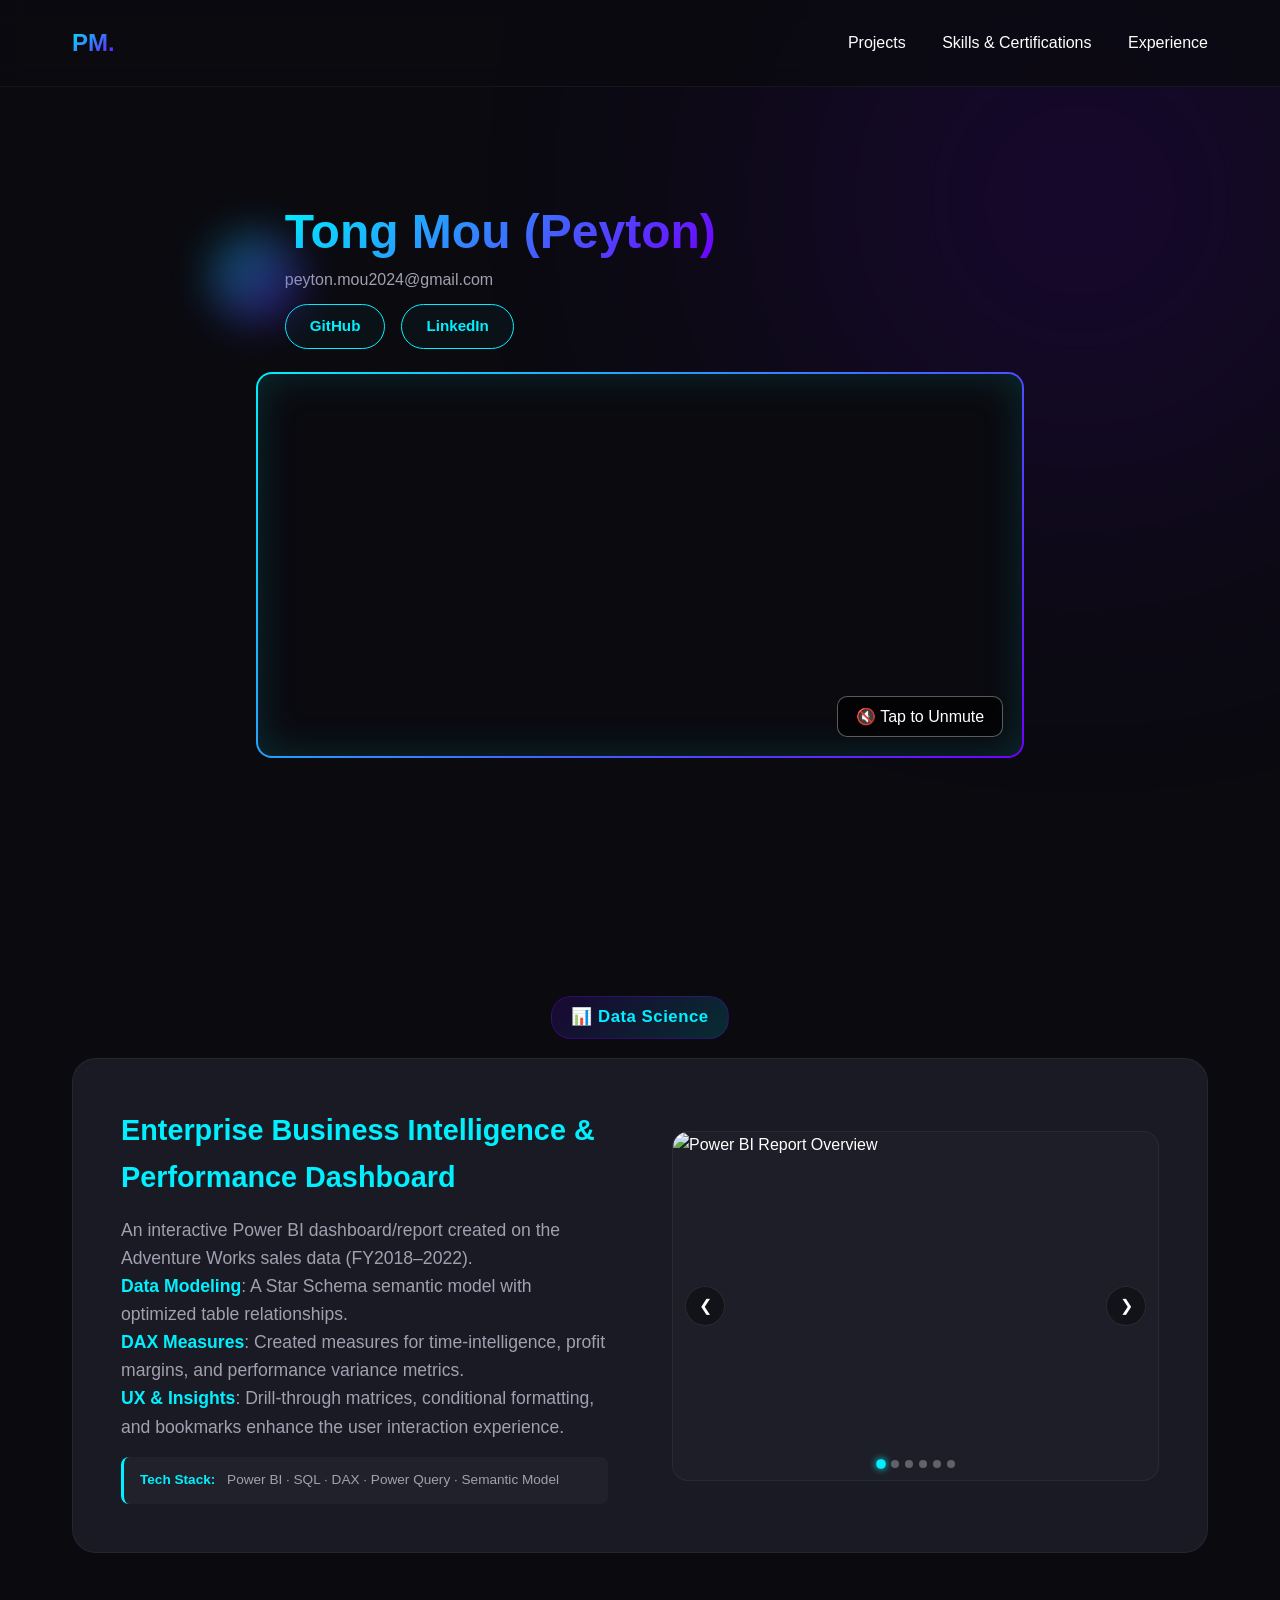
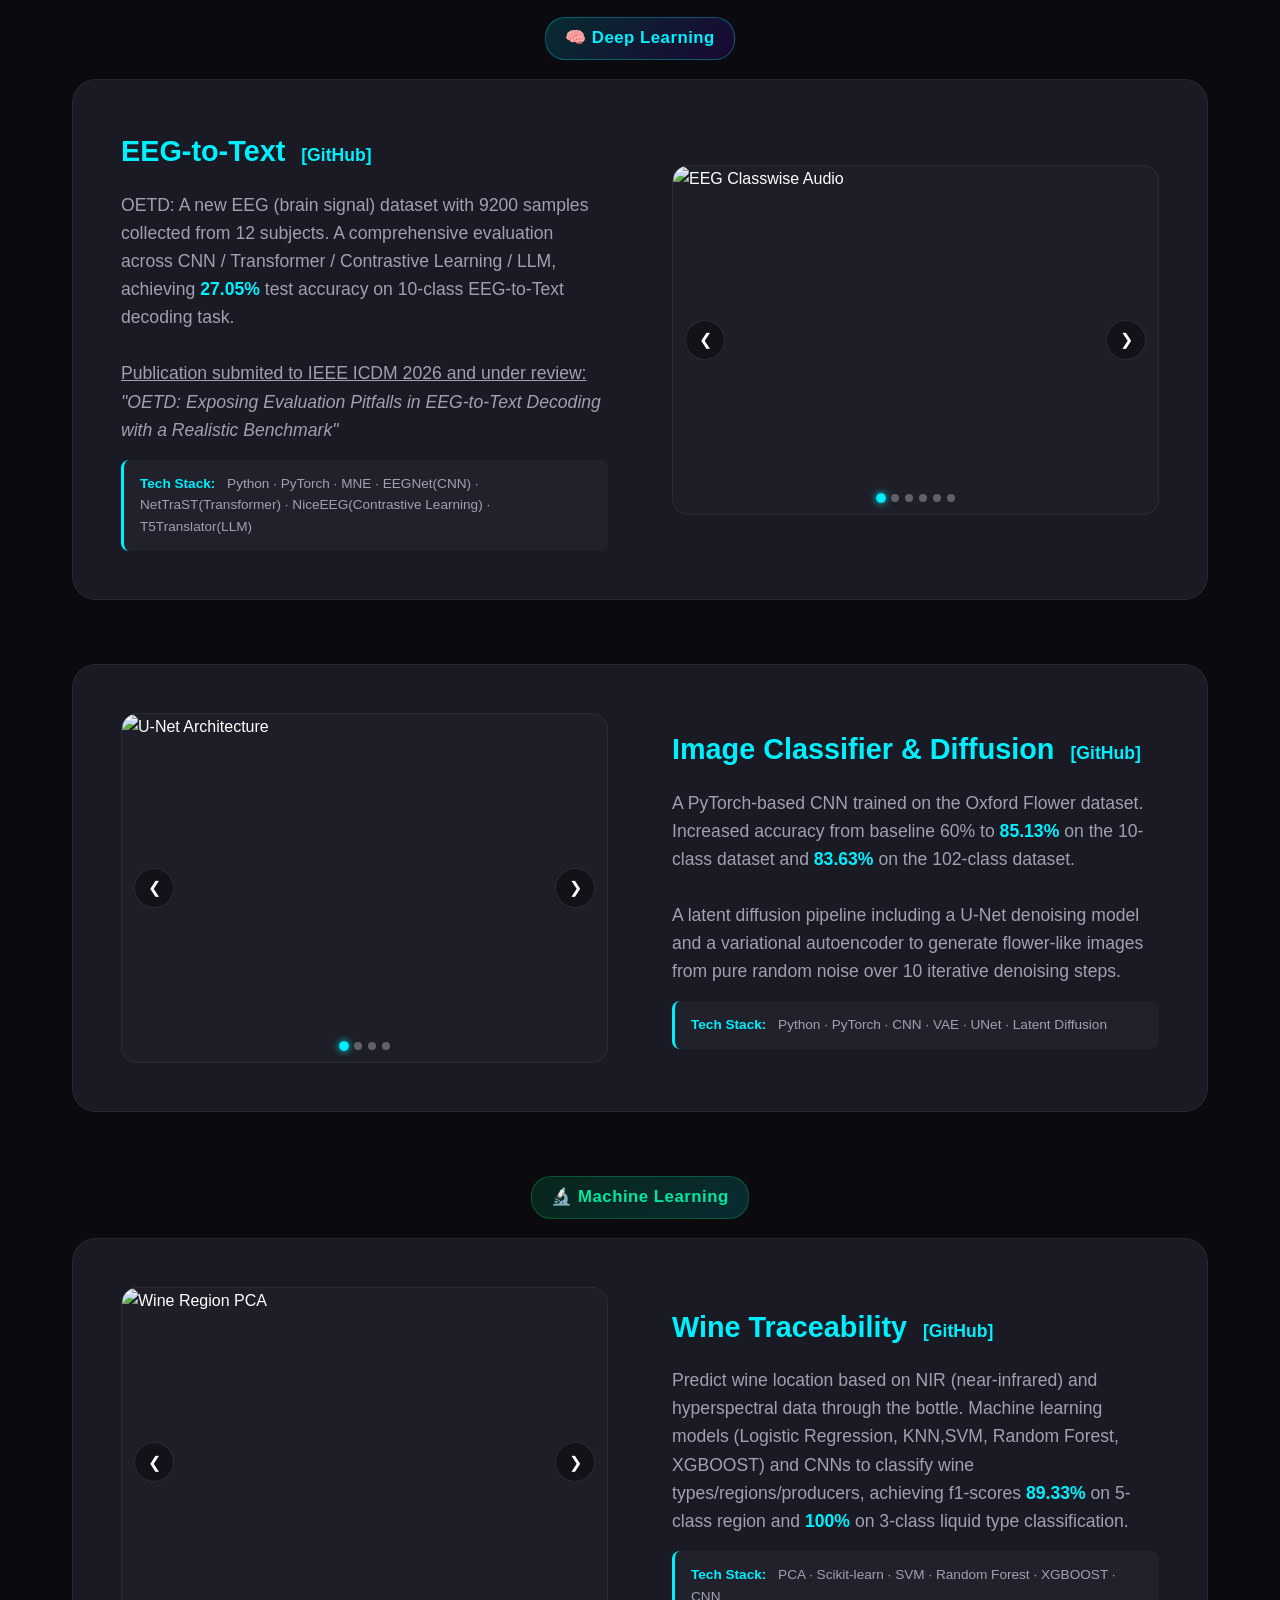
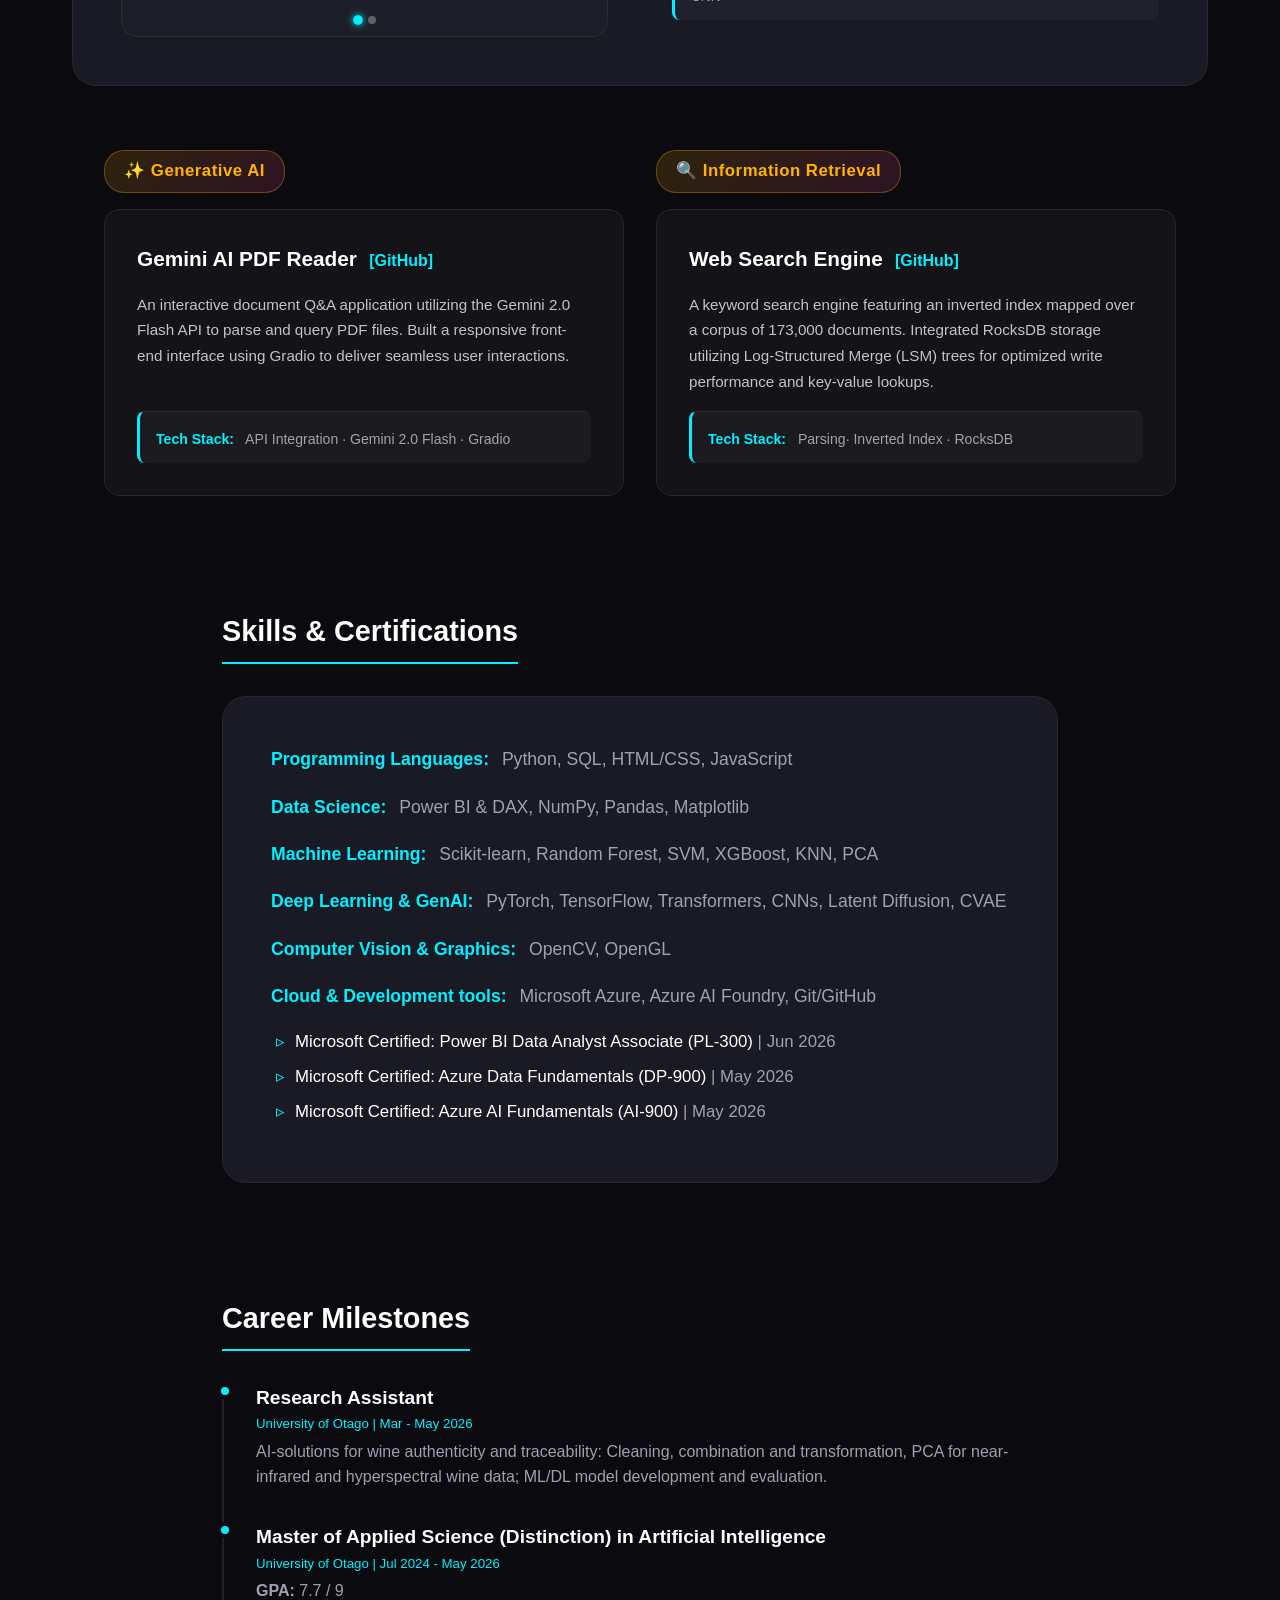
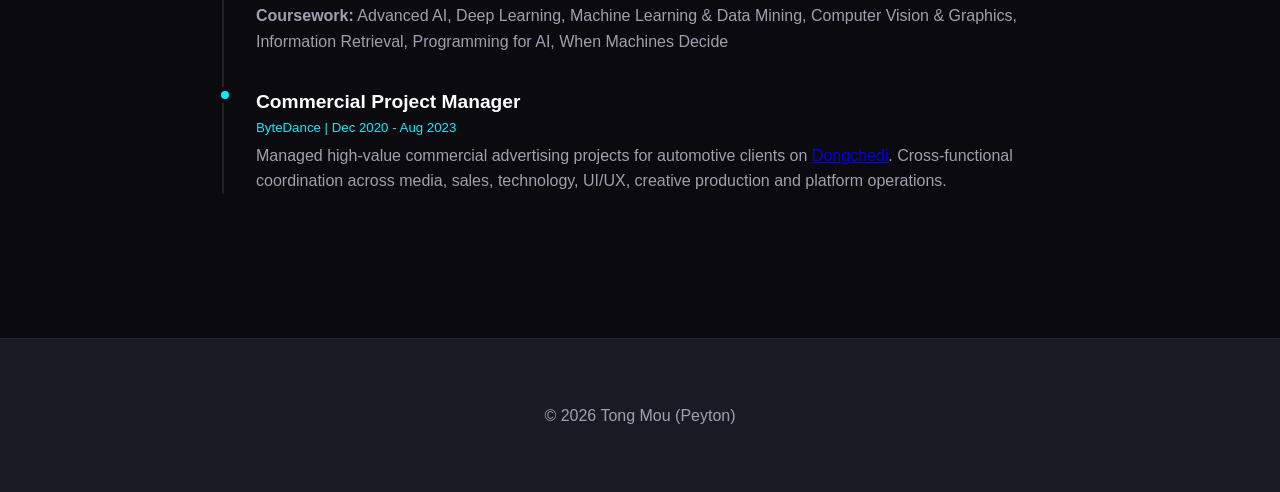
==== commit 583390d2: "update scroll margin" ====
--- a/index.html
+++ b/index.html
@@ -28,6 +28,7 @@
 
         .project-dual-col .project-category {
             margin-bottom: 1rem !important;
+            scroll-margin-top: 150px;
         }
 
         .project-card-text {
@@ -259,7 +260,8 @@
     <section id="projects" class="projects-section">
 
         <!-- Project 3 -->
-        <div id="project3" class="project-category category-data">&#128202; Data Science</div>
+        <div id="project3" class="project-category category-data" style="scroll-margin-top: 150px;">&#128202; Data
+            Science</div>
         <div class="project-card">
             <div class="project-info">
                 <h3>Enterprise Business Intelligence & Performance Dashboard</h3>
@@ -328,7 +330,8 @@
         </div>
 
         <!-- Project 1 -->
-        <div id="project1" class="project-category category-dl">&#129504; Deep Learning</div>
+        <div id="project1" class="project-category category-dl" style="scroll-margin-top: 150px;">&#129504; Deep
+            Learning</div>
         <div class="project-card">
             <div class="project-info">
                 <h3>EEG-to-Text <a href="https://github.com/peytonmou/Closed-Vocab-EEG-to-Text" target="_blank"
@@ -448,7 +451,8 @@
 
 
         <!-- Project 4 -->
-        <div id="project4" class="project-category category-ml">&#128300; Machine Learning</div>
+        <div id="project4" class="project-category category-ml" style="scroll-margin-top: 150px;">&#128300; Machine
+            Learning</div>
         <div class="project-card reverse">
             <div class="project-info">
                 <h3>Wine Traceability <a href="https://github.com/peytonmou/Wine" target="_blank"
--- a/style.css
+++ b/style.css
@@ -0,0 +1,951 @@
+:root {
+    --bg-color: #0a0a0f;
+    --surface-color: #1a1a24;
+    --primary-color: #00f0ff;
+    --secondary-color: #7000ff;
+    --text-main: #ffffff;
+    --text-muted: #a0a0b0;
+    --gradient: linear-gradient(135deg, var(--primary-color), var(--secondary-color));
+}
+
+* {
+    margin: 0;
+    padding: 0;
+    box-sizing: border-box;
+}
+
+body {
+    font-family: 'Outfit', sans-serif;
+    background-color: var(--bg-color);
+    color: var(--text-main);
+    line-height: 1.6;
+    overflow-x: hidden;
+}
+
+html {
+    scroll-behavior: smooth;
+}
+
+
+.projects-dual-row {
+    display: grid;
+    grid-template-columns: 1fr 1fr;
+    gap: 2rem;
+    padding: 0 2rem 2rem;
+    max-width: 1400px;
+    margin: 0 auto;
+}
+
+.project-dual-col {
+    display: flex;
+    flex-direction: column;
+}
+
+.project-dual-col .project-category {
+    margin-bottom: 1rem !important;
+    scroll-margin-top: 300px;
+}
+
+.project-card-text {
+    background: var(--card-bg, rgba(255, 255, 255, 0.04));
+    border: 1px solid rgba(255, 255, 255, 0.08);
+    border-radius: 16px;
+    padding: 2rem;
+    display: flex;
+    flex-direction: column;
+    gap: 1rem;
+    flex: 1;
+}
+
+.project-card-text h3 {
+    font-size: 1.3rem;
+    font-weight: 700;
+    color: var(--text-color, #fff);
+    margin: 0;
+}
+
+.project-card-text p {
+    color: var(--text-secondary, rgba(255, 255, 255, 0.75));
+    line-height: 1.7;
+    margin: 0;
+    font-size: 0.95rem;
+}
+
+.project-card-text .tech-stack {
+    font-size: 0.88rem;
+    color: var(--text-secondary, rgba(255, 255, 255, 0.6));
+    border-top: 1px solid rgba(255, 255, 255, 0.08);
+    padding-top: 1rem;
+    margin-top: auto;
+}
+
+/* Unmute button */
+.video-unmute-btn {
+    position: absolute;
+    bottom: 1rem;
+    right: 1rem;
+    background: rgba(0, 0, 0, 0.6);
+    color: #fff;
+    border: 1px solid rgba(255, 255, 255, 0.3);
+    border-radius: 8px;
+    padding: 0.4rem 0.8rem;
+    font-size: 0.85rem;
+    cursor: pointer;
+    z-index: 10;
+    backdrop-filter: blur(4px);
+    transition: background 0.2s;
+}
+
+.video-unmute-btn:hover {
+    background: rgba(0, 0, 0, 0.85);
+}
+
+/* Lightbox navigation arrows */
+.lightbox-nav {
+    position: absolute;
+    top: 50%;
+    transform: translateY(-50%);
+    background: rgba(0, 0, 0, 0.5);
+    color: #fff;
+    border: 1px solid rgba(255, 255, 255, 0.25);
+    border-radius: 50%;
+    width: 48px;
+    height: 48px;
+    font-size: 1.2rem;
+    cursor: pointer;
+    display: flex;
+    align-items: center;
+    justify-content: center;
+    z-index: 1001;
+    backdrop-filter: blur(4px);
+    transition: background 0.2s;
+}
+
+.lightbox-nav:hover {
+    background: rgba(0, 0, 0, 0.8);
+}
+
+.lightbox-nav.prev {
+    left: 1.5rem;
+}
+
+.lightbox-nav.next {
+    right: 1.5rem;
+}
+
+.lightbox-nav:disabled {
+    opacity: 0.25;
+    cursor: default;
+}
+
+/* Lightbox image counter */
+.lightbox-counter {
+    position: absolute;
+    bottom: 1.2rem;
+    left: 50%;
+    transform: translateX(-50%);
+    color: rgba(255, 255, 255, 0.7);
+    font-size: 0.85rem;
+    background: rgba(0, 0, 0, 0.45);
+    padding: 0.25rem 0.75rem;
+    border-radius: 20px;
+    backdrop-filter: blur(4px);
+}
+
+@media (max-width: 768px) {
+    .projects-dual-row {
+        grid-template-columns: 1fr;
+        padding: 0 1rem 1rem;
+    }
+
+    .lightbox-nav {
+        width: 38px;
+        height: 38px;
+        font-size: 1rem;
+    }
+
+    .lightbox-nav.prev {
+        left: 0.5rem;
+    }
+
+    .lightbox-nav.next {
+        right: 0.5rem;
+    }
+}
+
+/* ── Navbar ── */
+nav {
+    position: fixed;
+    top: 0;
+    width: 100%;
+    background: rgba(4, 4, 245, 0.8);
+    backdrop-filter: blur(10px);
+    z-index: 1000;
+    border-bottom: 1px solid rgba(255, 255, 255, 0.05);
+}
+
+.nav-content {
+    max-width: 1200px;
+    margin: 0 auto;
+    padding: 1.5rem 2rem;
+    display: flex;
+    justify-content: space-between;
+    align-items: center;
+}
+
+.logo {
+    font-weight: 800;
+    font-size: 1.5rem;
+    background: var(--gradient);
+    -webkit-background-clip: text;
+    -webkit-text-fill-color: transparent;
+}
+
+.nav-links a {
+    color: var(--text-main);
+    text-decoration: none;
+    margin-left: 2rem;
+    font-weight: 400;
+    transition: color 0.3s;
+}
+
+.nav-links a:hover {
+    color: var(--primary-color);
+}
+
+/* ── Hero ── */
+.hero {
+    min-height: 100vh;
+    display: flex;
+    align-items: center;
+    justify-content: center;
+    padding: 6rem 2rem 2rem;
+    position: relative;
+    overflow: hidden;
+}
+
+.hero::before {
+    content: '';
+    position: absolute;
+    width: 600px;
+    height: 600px;
+    background: var(--secondary-color);
+    border-radius: 50%;
+    filter: blur(150px);
+    opacity: 0.15;
+    top: -100px;
+    right: -100px;
+    z-index: 0;
+}
+
+.hero-content {
+    max-width: 1200px;
+    width: 100%;
+    display: flex;
+    justify-content: center;
+    z-index: 1;
+}
+
+/* Center-column wrapper that sets the video width and aligns everything to it */
+.hero-center-wrapper {
+    display: flex;
+    justify-content: center;
+    width: 100%;
+}
+
+/* Video container is now the single column: info row on top, video below */
+.hero-video-container {
+    position: relative;
+    width: 64%;
+    max-width: 860px;
+    border-radius: 16px;
+    overflow: visible;
+    /* allow info row to overflow above */
+}
+
+.hero-video-frame {
+    position: relative;
+    border-radius: 16px;
+    border: 2px solid transparent;
+    background: linear-gradient(var(--bg-color), var(--bg-color)) padding-box, var(--gradient) border-box;
+    overflow: hidden;
+}
+
+/* Info row: photo + text block, left-aligned to the video container edge */
+.hero-info-row {
+    display: flex;
+    align-items: center;
+    gap: 1.8rem;
+    margin-bottom: 1.4rem;
+    /* sits above the video, flush with video left edge */
+    padding-left: 0;
+}
+
+.photo-container {
+    position: relative;
+    flex-shrink: 0;
+}
+
+.profile-photo {
+    width: 120px;
+    height: 120px;
+    border-radius: 50%;
+    object-fit: cover;
+    border: 3px solid transparent;
+    background: linear-gradient(var(--bg-color), var(--bg-color)) padding-box, var(--gradient) border-box;
+    position: relative;
+    z-index: 2;
+    display: block;
+}
+
+.glow-effect {
+    position: absolute;
+    top: 50%;
+    left: 50%;
+    transform: translate(-50%, -50%);
+    width: 90px;
+    height: 90px;
+    border-radius: 50%;
+    background: var(--gradient);
+    filter: blur(20px);
+    opacity: 0.4;
+    z-index: 1;
+    animation: pulse 4s infinite alternate;
+}
+
+@keyframes pulse {
+    0% {
+        transform: translate(-50%, -50%) scale(1);
+        opacity: 0.3;
+    }
+
+    100% {
+        transform: translate(-50%, -50%) scale(1.05);
+        opacity: 0.6;
+    }
+}
+
+/* Text block: name / email / buttons stacked left-aligned */
+.hero-text-block {
+    display: flex;
+    flex-direction: column;
+    align-items: flex-start;
+    gap: 0.5rem;
+}
+
+.hero-text-block h1 {
+    font-size: 3rem;
+    line-height: 1.1;
+}
+
+.highlight {
+    background: var(--gradient);
+    -webkit-background-clip: text;
+    -webkit-text-fill-color: transparent;
+}
+
+.hero-email-line {
+    font-size: 1rem;
+    color: var(--text-muted);
+    margin: 0;
+}
+
+.hero-links {
+    display: flex;
+    gap: 1rem;
+    flex-wrap: wrap;
+    margin-top: 0.2rem;
+}
+
+.hero-btn {
+    display: inline-block;
+    padding: 0.6rem 1.5rem;
+    border: 1px solid var(--primary-color);
+    border-radius: 50px;
+    color: var(--primary-color);
+    text-decoration: none;
+    font-weight: 600;
+    font-size: 0.95rem;
+    transition: all 0.3s ease;
+    background: rgba(0, 240, 255, 0.03);
+}
+
+.hero-btn:hover {
+    background: var(--primary-color);
+    color: #0a0a0f;
+    box-shadow: 0 0 15px rgba(0, 240, 255, 0.4);
+    transform: translateY(-2px);
+}
+
+/* Video itself fills the container width */
+.hero-video {
+    width: 100%;
+    height: auto;
+    display: block;
+    border-radius: 14px;
+}
+
+.video-glow {
+    position: absolute;
+    inset: 0;
+    border-radius: 14px;
+    box-shadow: 0 0 40px rgba(0, 240, 255, 0.15) inset;
+    pointer-events: none;
+    z-index: 2;
+}
+
+.video-replay-btn {
+    position: absolute;
+    top: 50%;
+    left: 50%;
+    transform: translate(-50%, -50%);
+    background: rgba(0, 0, 0, 0.65);
+    backdrop-filter: blur(8px);
+    border: 2px solid var(--primary-color);
+    color: var(--primary-color);
+    font-family: 'Outfit', sans-serif;
+    font-size: 1.1rem;
+    font-weight: 600;
+    padding: 0.8rem 2rem;
+    border-radius: 50px;
+    cursor: pointer;
+    z-index: 10;
+    transition: all 0.3s ease;
+    letter-spacing: 0.5px;
+}
+
+.video-replay-btn:hover {
+    background: var(--primary-color);
+    color: #0a0a0f;
+    box-shadow: 0 0 20px rgba(0, 240, 255, 0.5);
+    transform: translate(-50%, -50%) scale(1.05);
+}
+
+/* ── Lightbox ── */
+.lightbox {
+    display: none;
+    position: fixed;
+    inset: 0;
+    background: rgba(0, 0, 0, 0.92);
+    z-index: 9999;
+    align-items: center;
+    justify-content: center;
+    cursor: zoom-out;
+    padding: 2rem;
+}
+
+.lightbox.active {
+    display: flex;
+}
+
+.lightbox img {
+    max-width: 90vw;
+    max-height: 90vh;
+    object-fit: contain;
+    border-radius: 12px;
+    box-shadow: 0 0 60px rgba(0, 240, 255, 0.2);
+    cursor: default;
+    animation: lbFadeIn 0.2s ease;
+}
+
+@keyframes lbFadeIn {
+    from {
+        opacity: 0;
+        transform: scale(0.95);
+    }
+
+    to {
+        opacity: 1;
+        transform: scale(1);
+    }
+}
+
+.lightbox-close {
+    position: fixed;
+    top: 1.2rem;
+    right: 1.5rem;
+    background: rgba(255, 255, 255, 0.1);
+    border: 1px solid rgba(255, 255, 255, 0.2);
+    color: #fff;
+    font-size: 1.4rem;
+    width: 44px;
+    height: 44px;
+    border-radius: 50%;
+    cursor: pointer;
+    display: flex;
+    align-items: center;
+    justify-content: center;
+    transition: background 0.2s;
+    z-index: 10000;
+}
+
+.lightbox-close:hover {
+    background: var(--primary-color);
+    color: #0a0a0f;
+}
+
+/* ── Projects ── */
+.projects-section {
+    padding: 6rem 2rem 2rem;
+    /* reduced bottom padding */
+    max-width: 1200px;
+    margin: 0 auto;
+}
+
+/* Project category badge — centered, larger */
+.project-category {
+    display: block;
+    text-align: center;
+    padding: 0.45rem 1.2rem;
+    border-radius: 20px;
+    font-size: 1.05rem;
+    font-weight: 700;
+    margin-bottom: 1.2rem;
+    letter-spacing: 0.5px;
+    width: fit-content;
+    margin-left: auto;
+    margin-right: auto;
+}
+
+.category-dl {
+    background: linear-gradient(135deg, rgba(0, 240, 255, 0.15), rgba(112, 0, 255, 0.15));
+    color: var(--primary-color);
+    border: 1px solid rgba(0, 240, 255, 0.3);
+}
+
+.category-data {
+    background: linear-gradient(135deg, rgba(112, 0, 255, 0.15), rgba(0, 240, 255, 0.15));
+    color: var(--primary-color);
+    border: 1px solid rgba(112, 0, 255, 0.3);
+}
+
+.category-ml {
+    background: linear-gradient(135deg, rgba(0, 200, 100, 0.15), rgba(0, 240, 255, 0.15));
+    color: #00e8a0;
+    border: 1px solid rgba(0, 200, 100, 0.3);
+}
+
+.category-genai {
+    background: linear-gradient(135deg, rgba(255, 180, 0, 0.15), rgba(255, 80, 160, 0.15));
+    color: #ffb400;
+    border: 1px solid rgba(255, 180, 0, 0.3);
+}
+
+.project-card {
+    display: flex;
+    gap: 4rem;
+    background: var(--surface-color);
+    padding: 3rem;
+    border-radius: 24px;
+    margin-bottom: 4rem;
+    border: 1px solid rgba(255, 255, 255, 0.05);
+    transition: transform 0.3s, box-shadow 0.3s;
+}
+
+.project-card:hover {
+    transform: translateY(-10px);
+    box-shadow: 0 20px 40px rgba(0, 0, 0, 0.5);
+    border-color: rgba(0, 240, 255, 0.2);
+}
+
+.project-card.reverse {
+    flex-direction: row-reverse;
+}
+
+.project-info {
+    flex: 1;
+    display: flex;
+    flex-direction: column;
+    justify-content: center;
+}
+
+.project-info h3 {
+    font-size: 1.8rem;
+    margin-bottom: 1rem;
+    color: var(--primary-color);
+}
+
+.project-info p {
+    color: var(--text-muted);
+    font-size: 1.1rem;
+}
+
+.project-visuals {
+    flex: 1;
+    display: flex;
+    gap: 1rem;
+    align-items: center;
+    justify-content: center;
+}
+
+.visual-placeholder {
+    width: 100%;
+    height: 300px;
+    background: rgba(255, 255, 255, 0.03);
+    border: 2px dashed rgba(255, 255, 255, 0.1);
+    border-radius: 16px;
+    display: flex;
+    align-items: center;
+    justify-content: center;
+    color: var(--text-muted);
+    font-size: 0.9rem;
+    text-align: center;
+    padding: 1rem;
+}
+
+.visual-img {
+    width: 100%;
+    border-radius: 16px;
+    object-fit: cover;
+    box-shadow: 0 10px 30px rgba(0, 0, 0, 0.5);
+}
+
+/* Clickable images */
+.lightbox-trigger {
+    cursor: zoom-in;
+    transition: opacity 0.2s, transform 0.2s;
+}
+
+.lightbox-trigger:hover {
+    opacity: 0.88;
+    transform: scale(1.01);
+}
+
+/* ── Project Slider ── */
+.project-slider {
+    position: relative;
+    width: 100%;
+    height: 350px;
+    border-radius: 16px;
+    overflow: hidden;
+    background: rgba(255, 255, 255, 0.02);
+    border: 1px solid rgba(255, 255, 255, 0.05);
+}
+
+.slides-track-container {
+    height: 100%;
+    width: 100%;
+    overflow: hidden;
+}
+
+.slides-track {
+    display: flex;
+    height: 100%;
+    width: 100%;
+    transition: transform 0.4s cubic-bezier(0.25, 0.46, 0.45, 0.94);
+}
+
+.slide {
+    flex: 0 0 100%;
+    width: 100%;
+    height: 100%;
+    display: flex;
+    align-items: center;
+    justify-content: center;
+    position: relative;
+}
+
+.slide img.visual-img {
+    width: 100%;
+    height: 100%;
+    object-fit: cover;
+    border-radius: 0;
+    box-shadow: none;
+    display: block;
+}
+
+.slide .visual-placeholder {
+    width: 100%;
+    height: 100%;
+    border: none;
+    border-radius: 0;
+    background: rgba(255, 255, 255, 0.02);
+    display: flex;
+    align-items: center;
+    justify-content: center;
+    color: var(--text-muted);
+    font-size: 1.1rem;
+    padding: 2rem;
+    text-align: center;
+}
+
+.slider-arrow {
+    position: absolute;
+    top: 50%;
+    transform: translateY(-50%);
+    background: rgba(10, 10, 15, 0.6);
+    backdrop-filter: blur(5px);
+    border: 1px solid rgba(255, 255, 255, 0.1);
+    color: var(--text-main);
+    width: 40px;
+    height: 40px;
+    border-radius: 50%;
+    font-size: 1rem;
+    cursor: pointer;
+    display: flex;
+    align-items: center;
+    justify-content: center;
+    transition: all 0.3s ease;
+    z-index: 10;
+}
+
+.slider-arrow:hover {
+    background: var(--primary-color);
+    color: #0a0a0f;
+    border-color: var(--primary-color);
+    box-shadow: 0 0 12px rgba(0, 240, 255, 0.4);
+}
+
+.prev-arrow {
+    left: 12px;
+}
+
+.next-arrow {
+    right: 12px;
+}
+
+.slider-dots {
+    position: absolute;
+    bottom: 12px;
+    left: 50%;
+    transform: translateX(-50%);
+    display: flex;
+    gap: 6px;
+    z-index: 10;
+}
+
+.slider-dots .dot {
+    width: 8px;
+    height: 8px;
+    border-radius: 50%;
+    background: rgba(255, 255, 255, 0.3);
+    cursor: pointer;
+    transition: all 0.3s ease;
+}
+
+.slider-dots .dot.active {
+    background: var(--primary-color);
+    transform: scale(1.2);
+    box-shadow: 0 0 6px var(--primary-color);
+}
+
+/* ── Skills & Experience — reduced spacing ── */
+.skills-cert-section {
+    padding: 3rem 2rem 2rem;
+    /* was 6rem top */
+    max-width: 900px;
+    margin: 0 auto;
+}
+
+.experience-section {
+    padding: 2rem 2rem 6rem;
+    /* was 6rem top */
+    max-width: 900px;
+    margin: 0 auto;
+}
+
+.skills-vertical-container,
+.certifications-vertical-container,
+.experience-vertical-container,
+.education-vertical-container {
+    margin-bottom: 3rem;
+    /* was 5rem */
+}
+
+.skills-vertical-container h3,
+.certifications-vertical-container h3,
+.experience-vertical-container h3,
+.education-vertical-container h3 {
+    font-size: 1.8rem;
+    margin-bottom: 2rem;
+    border-bottom: 2px solid var(--primary-color);
+    padding-bottom: 0.5rem;
+    display: inline-block;
+}
+
+/* Tech stack panel */
+.tech-stack {
+    margin-top: 1rem;
+    padding: 0.8rem 1rem;
+    background: rgba(255, 255, 255, 0.03);
+    border-left: 3px solid var(--primary-color);
+    border-radius: 8px;
+    font-size: 0.85rem;
+    color: var(--text-muted);
+}
+
+.tech-stack strong {
+    color: var(--primary-color);
+    font-weight: 600;
+    margin-right: 0.5rem;
+}
+
+/* ── Timeline ── */
+.timeline {
+    border-left: 2px solid rgba(255, 255, 255, 0.1);
+    padding-left: 2rem;
+    position: relative;
+}
+
+.timeline-item {
+    margin-bottom: 2rem;
+    position: relative;
+}
+
+.timeline-dot {
+    position: absolute;
+    left: -2.45rem;
+    top: 0;
+    width: 16px;
+    height: 16px;
+    border-radius: 50%;
+    background: var(--primary-color);
+    border: 4px solid var(--bg-color);
+}
+
+.timeline-item h4 {
+    font-size: 1.2rem;
+    color: white;
+}
+
+.timeline-item h5 {
+    color: var(--primary-color);
+    font-weight: 400;
+    margin-bottom: 0.5rem;
+}
+
+.timeline-item p {
+    color: var(--text-muted);
+}
+
+/* ── Skills box ── */
+.skills-cert-container {
+    background: var(--surface-color);
+    padding: 3rem;
+    border-radius: 24px;
+    border: 1px solid rgba(255, 255, 255, 0.05);
+}
+
+.compact-list {
+    list-style: none;
+    padding: 0;
+    margin: 0;
+}
+
+.compact-list>li {
+    font-size: 1.1rem;
+    line-height: 1.6;
+    margin-bottom: 1.2rem;
+    color: var(--text-muted);
+}
+
+.compact-list>li:last-child {
+    margin-bottom: 0;
+}
+
+.compact-list>li strong {
+    color: var(--primary-color);
+    margin-right: 0.5rem;
+}
+
+.cert-item-compact ul {
+    list-style: none;
+    padding-left: 1.5rem;
+    margin-top: 0.8rem;
+}
+
+.cert-item-compact ul li {
+    font-size: 1.05rem;
+    line-height: 1.5;
+    margin-bottom: 0.6rem;
+    position: relative;
+}
+
+.cert-item-compact ul li::before {
+    content: '▹';
+    position: absolute;
+    left: -1.2rem;
+    color: var(--primary-color);
+}
+
+.cert-item-compact ul li a {
+    color: var(--text-main);
+    text-decoration: none;
+    transition: color 0.3s;
+}
+
+.cert-item-compact ul li a:hover {
+    color: var(--primary-color);
+}
+
+/* ── Footer ── */
+footer {
+    text-align: center;
+    padding: 4rem 2rem;
+    background: var(--surface-color);
+    border-top: 1px solid rgba(255, 255, 255, 0.05);
+}
+
+.footer-content p {
+    color: var(--text-muted);
+}
+
+/* ── Dropdown ── */
+.dropdown {
+    position: relative;
+    display: inline-block;
+}
+
+.dropdown-content {
+    display: none;
+    position: absolute;
+    background: rgba(26, 26, 36, 0.95);
+    backdrop-filter: blur(10px);
+    min-width: 180px;
+    border-radius: 12px;
+    border: 1px solid rgba(255, 255, 255, 0.1);
+    z-index: 1;
+}
+
+.dropdown-content a {
+    color: var(--text-main);
+    padding: 12px 16px;
+    text-decoration: none;
+    display: block;
+    margin: 0;
+}
+
+.dropdown-content a:hover {
+    background: rgba(0, 240, 255, 0.1);
+    color: var(--primary-color);
+}
+
+.dropdown:hover .dropdown-content {
+    display: block;
+}
+
+/* ── Responsive ── */
+@media (max-width: 900px) {
+    .hero-video-container {
+        width: 95%;
+    }
+
+    .hero-info-row {
+        flex-direction: column;
+        align-items: flex-start;
+    }
+
+    .hero-text-block h1 {
+        font-size: 2.2rem;
+    }
+
+    .project-card,
+    .project-card.reverse {
+        flex-direction: column;
+    }
+
+    .skills-cert-section,
+    .experience-section {
+        padding: 2rem 1.5rem;
+    }
+}
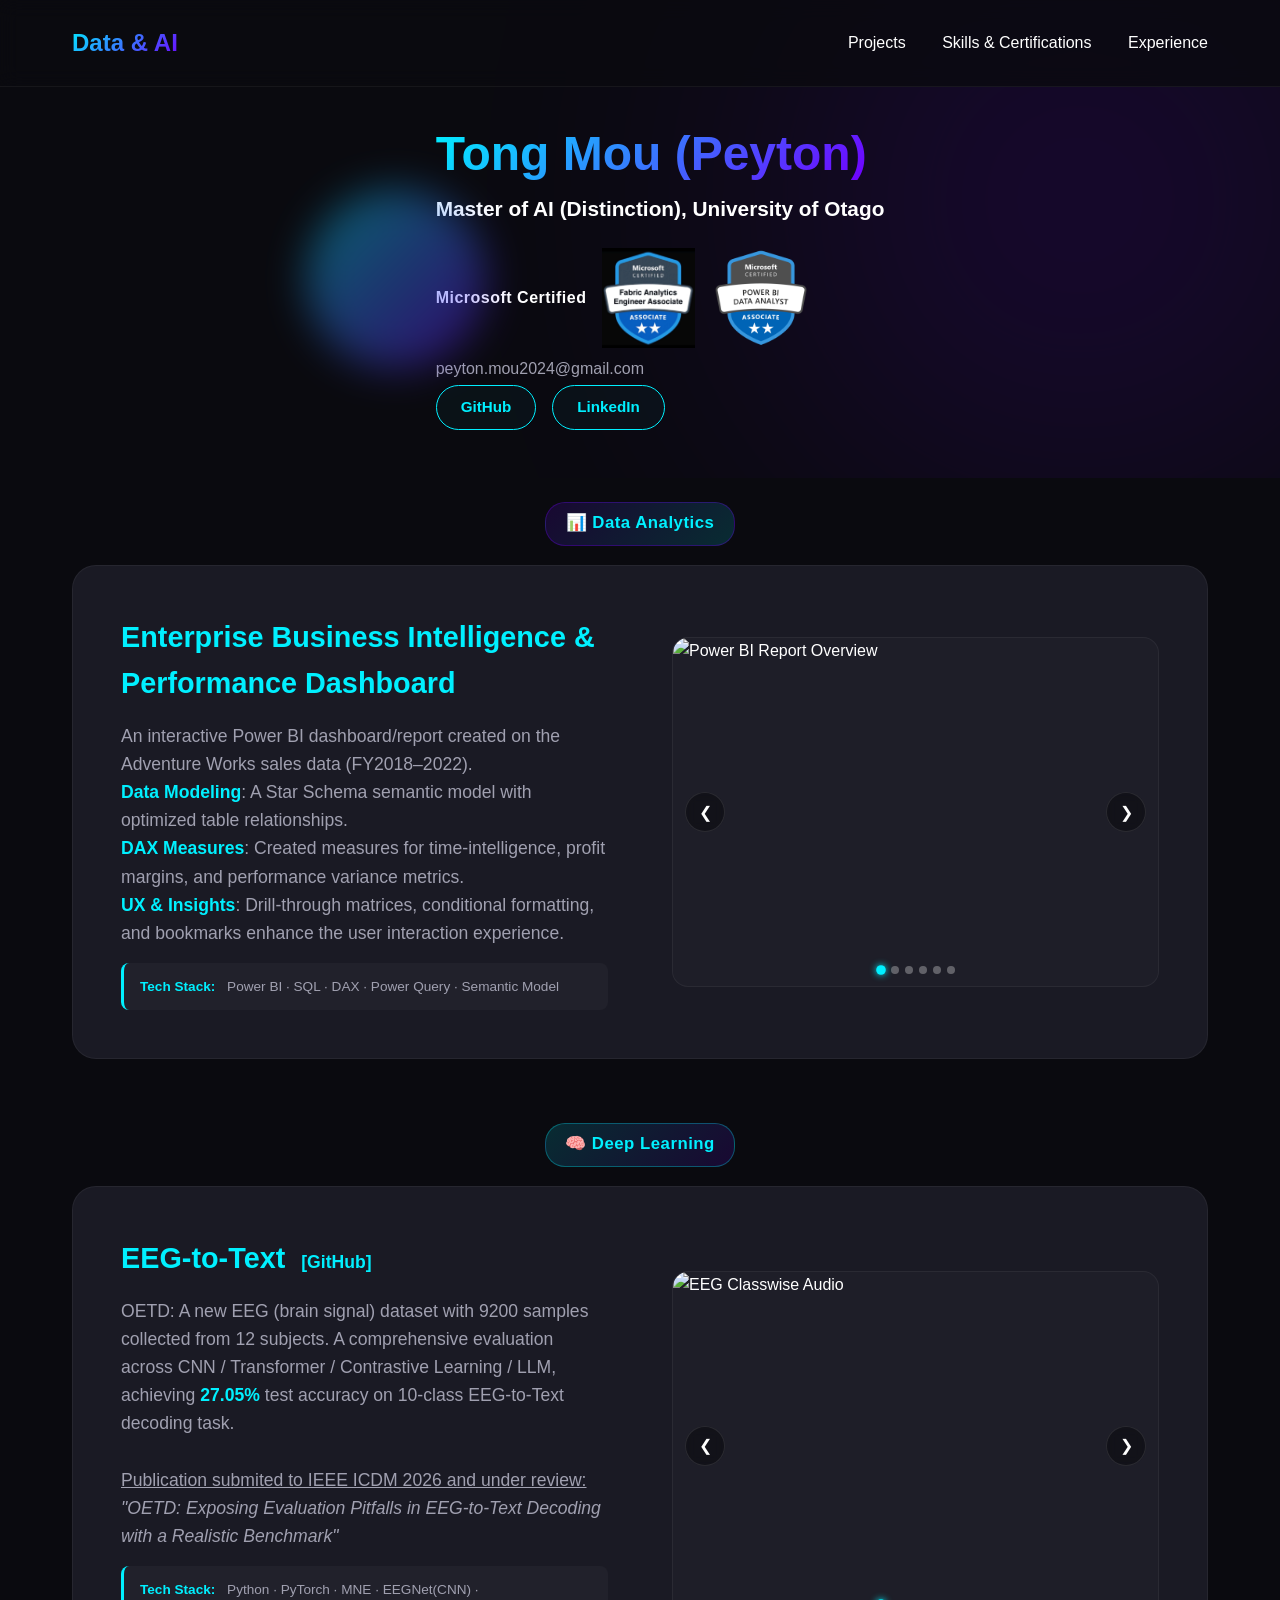
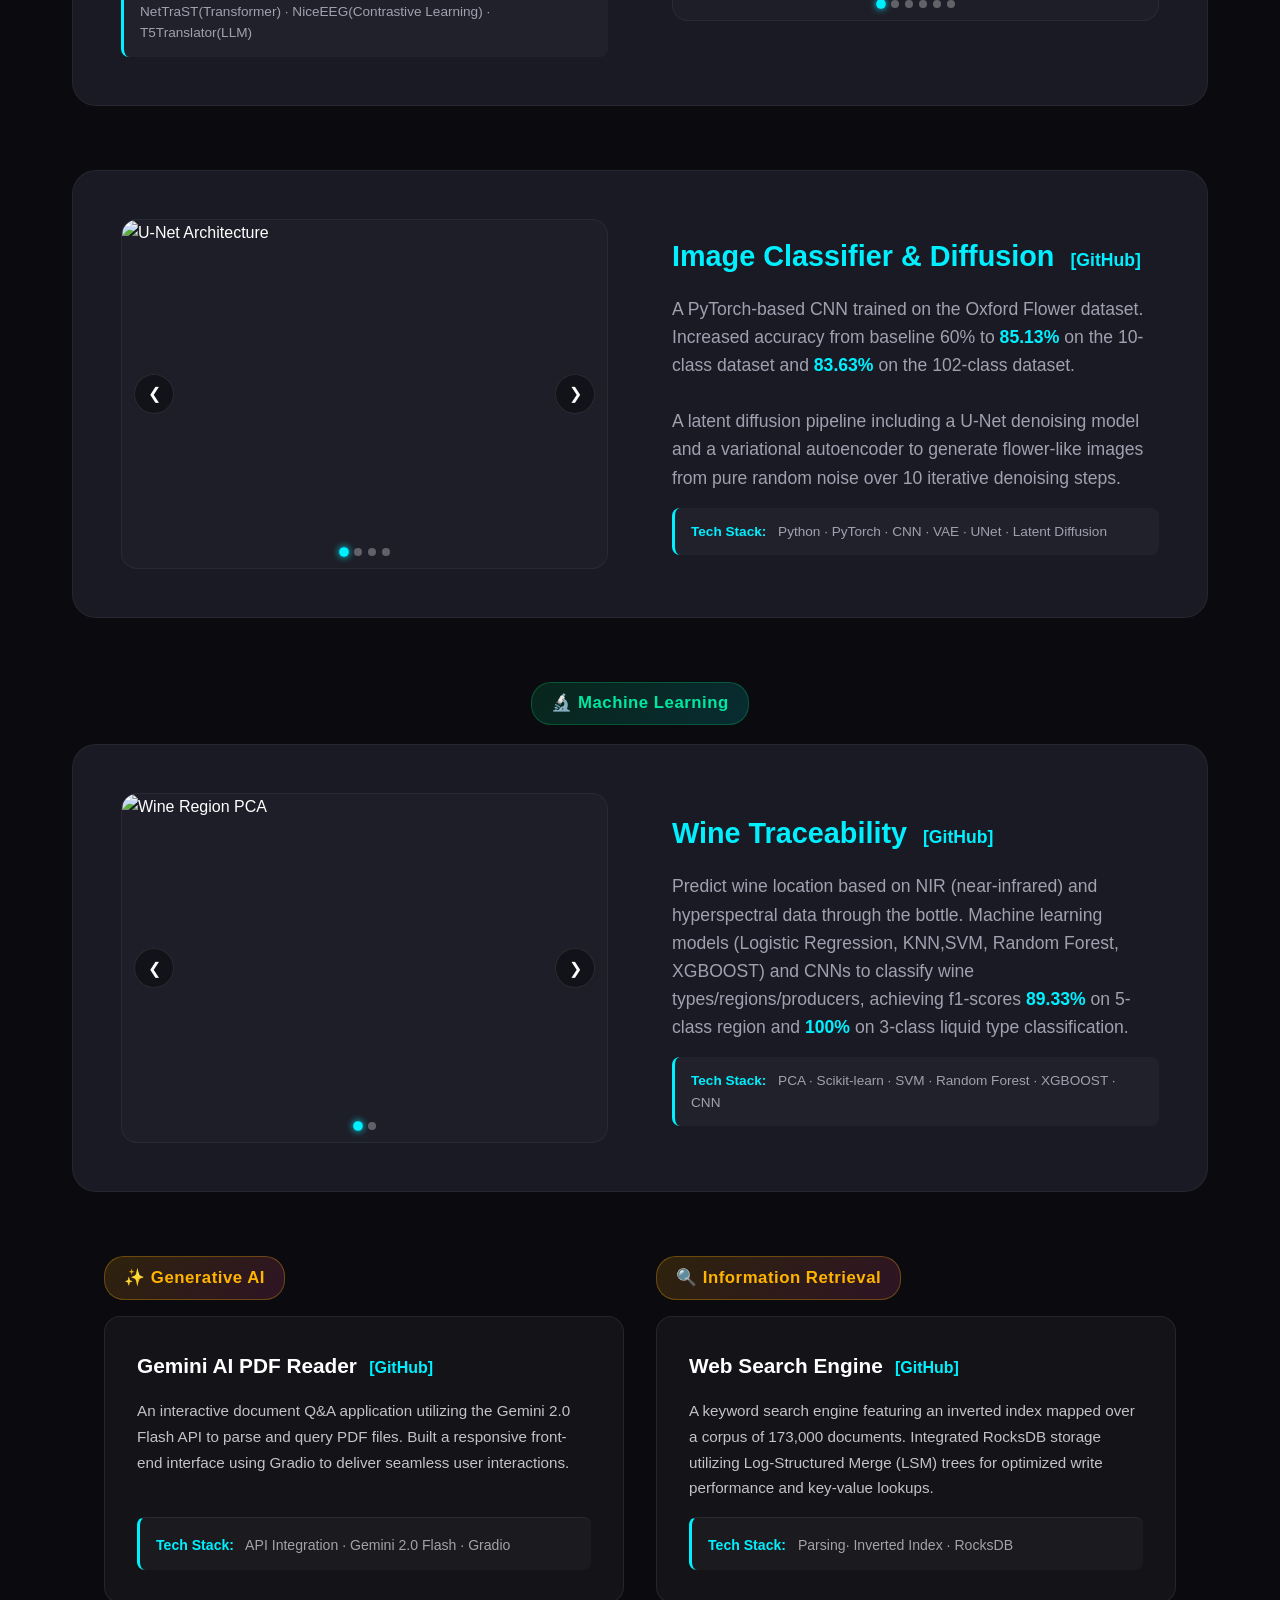
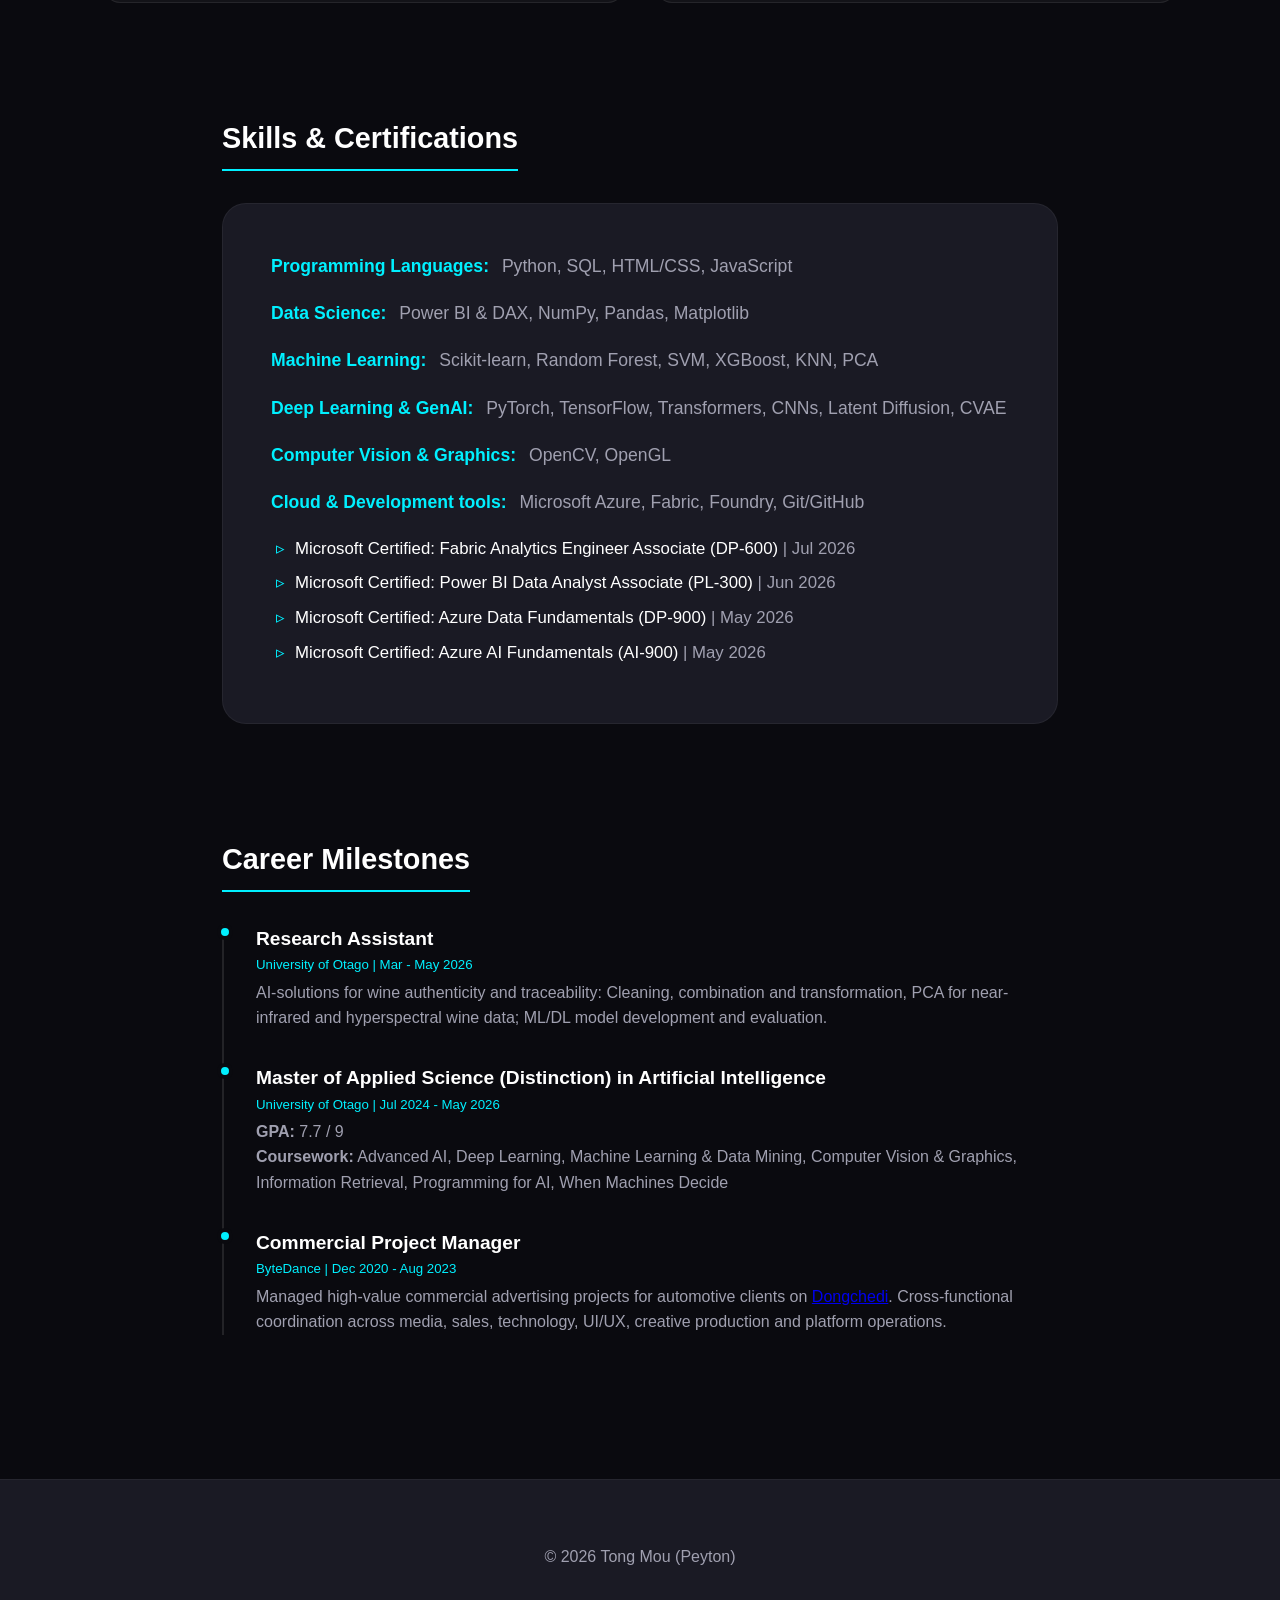
==== commit 87663975: "update certs" ====
--- a/index.html
+++ b/index.html
@@ -10,195 +10,17 @@
     <link rel="preconnect" href="https://fonts.googleapis.com">
     <link rel="preconnect" href="https://fonts.gstatic.com" crossorigin>
     <link href="https://fonts.googleapis.com/css2?family=Outfit:wght@300;400;600;800&display=swap" rel="stylesheet">
-    <style>
-        /* Two-column layout for projects 5 & 6 */
-        .projects-dual-row {
-            display: grid;
-            grid-template-columns: 1fr 1fr;
-            gap: 2rem;
-            padding: 0 2rem 2rem;
-            max-width: 1400px;
-            margin: 0 auto;
-        }
-
-        .project-dual-col {
-            display: flex;
-            flex-direction: column;
-        }
-
-        .project-dual-col .project-category {
-            margin-bottom: 1rem !important;
-            scroll-margin-top: 150px;
-        }
-
-        .project-card-text {
-            background: var(--card-bg, rgba(255, 255, 255, 0.04));
-            border: 1px solid rgba(255, 255, 255, 0.08);
-            border-radius: 16px;
-            padding: 2rem;
-            display: flex;
-            flex-direction: column;
-            gap: 1rem;
-            flex: 1;
-        }
-
-        .project-card-text h3 {
-            font-size: 1.3rem;
-            font-weight: 700;
-            color: var(--text-color, #fff);
-            margin: 0;
-        }
-
-        .project-card-text p {
-            color: var(--text-secondary, rgba(255, 255, 255, 0.75));
-            line-height: 1.7;
-            margin: 0;
-            font-size: 0.95rem;
-        }
-
-        .project-card-text .tech-stack {
-            font-size: 0.88rem;
-            color: var(--text-secondary, rgba(255, 255, 255, 0.6));
-            border-top: 1px solid rgba(255, 255, 255, 0.08);
-            padding-top: 1rem;
-            margin-top: auto;
-        }
-
-        /* ── Mute/Unmute toggle button ── */
-        .video-unmute-btn {
-            position: absolute;
-            bottom: 1.2rem;
-            right: 1.2rem;
-            background: rgba(0, 0, 0, 0.65);
-            color: #fff;
-            border: 1px solid rgba(255, 255, 255, 0.35);
-            border-radius: 10px;
-            padding: 0.6rem 1.1rem;
-            font-size: 1rem;
-            cursor: pointer;
-            z-index: 10;
-            backdrop-filter: blur(6px);
-            transition: background 0.2s, transform 0.1s;
-            min-width: 160px;
-            text-align: center;
-            user-select: none;
-        }
-
-        .video-unmute-btn:hover {
-            background: rgba(0, 0, 0, 0.88);
-            transform: scale(1.04);
-        }
-
-        /* Lightbox navigation arrows */
-        .lightbox-nav {
-            position: absolute;
-            top: 50%;
-            transform: translateY(-50%);
-            background: rgba(0, 0, 0, 0.5);
-            color: #fff;
-            border: 1px solid rgba(255, 255, 255, 0.25);
-            border-radius: 50%;
-            width: 48px;
-            height: 48px;
-            font-size: 1.2rem;
-            cursor: pointer;
-            display: flex;
-            align-items: center;
-            justify-content: center;
-            z-index: 1001;
-            backdrop-filter: blur(4px);
-            transition: background 0.2s;
-        }
-
-        .lightbox-nav:hover {
-            background: rgba(0, 0, 0, 0.8);
-        }
-
-        .lightbox-nav.prev {
-            left: 1.5rem;
-        }
-
-        .lightbox-nav.next {
-            right: 1.5rem;
-        }
-
-        .lightbox-nav:disabled {
-            opacity: 0.25;
-            cursor: default;
-        }
-
-        /* Lightbox image counter */
-        .lightbox-counter {
-            position: absolute;
-            bottom: 1.2rem;
-            left: 50%;
-            transform: translateX(-50%);
-            color: rgba(255, 255, 255, 0.7);
-            font-size: 0.85rem;
-            background: rgba(0, 0, 0, 0.45);
-            padding: 0.25rem 0.75rem;
-            border-radius: 20px;
-            backdrop-filter: blur(4px);
-        }
-
-        /* ── Timeline logo ── */
-        .timeline-header {
-            display: flex;
-            align-items: center;
-            gap: 0.75rem;
-            margin-bottom: 0.25rem;
-        }
-
-        .timeline-logo {
-            width: 36px;
-            height: 36px;
-            object-fit: contain;
-            border-radius: 6px;
-            background: rgba(255, 255, 255, 0.08);
-            padding: 3px;
-            flex-shrink: 0;
-        }
-
-        .timeline-header-text h4 {
-            margin: 0;
-        }
-
-        .timeline-header-text h5 {
-            margin: 0;
-        }
-
-        @media (max-width: 768px) {
-            .projects-dual-row {
-                grid-template-columns: 1fr;
-                padding: 0 1rem 1rem;
-            }
-
-            .lightbox-nav {
-                width: 38px;
-                height: 38px;
-                font-size: 1rem;
-            }
-
-            .lightbox-nav.prev {
-                left: 0.5rem;
-            }
-
-            .lightbox-nav.next {
-                right: 0.5rem;
-            }
-        }
-    </style>
 </head>
 
 <body>
     <nav id="navbar">
         <div class="nav-content">
-            <div class="logo">PM.</div>
+            <div class="logo">Data & AI</div>
             <div class="nav-links">
                 <div class="dropdown">
                     <a href="#projects" class="dropbtn">Projects</a>
                     <div class="dropdown-content">
-                        <a href="#project3">Data Science</a>
+                        <a href="#project3">Data Analytics</a>
                         <a href="#project1">Deep Learning</a>
                         <a href="#project4">Machine Learning</a>
                         <a href="#project5">Generative AI</a>
@@ -223,15 +45,27 @@
     <header id="about" class="hero">
         <div class="hero-content">
             <div class="hero-center-wrapper">
-                <div class="hero-video-container">
-                    <div class="hero-info-row">
-                        <div class="photo-container">
-                            <img src="photo.jpg" alt="Peyton Mou" class="profile-photo"
-                                onerror="this.style.display='none';">
-                            <div class="glow-effect"></div>
+                <div class="hero-info-row">
+                    <div class="photo-container">
+                        <img src="photo.jpg" alt="Peyton Mou" class="profile-photo"
+                            onerror="this.style.display='none';">
+                        <div class="glow-effect"></div>
+                    </div>
+                    <div class="hero-text-block">
+                        <h1><span class="highlight">Tong Mou (Peyton)</span></h1>
+                        <h2><span class="hero-tagline">Master of AI (Distinction), University of Otago</span></h2>
+                        <div class="hero-certified">
+                            <span class="hero-certified-label">Microsoft Certified</span>
+                            <div class="hero-badges">
+                                <img src="fabric-badge.jpg" class="badge-fabric"
+                                    alt="Microsoft Certified: Fabric Analytics Engineer Associate"
+                                    onerror="this.style.display='none';">
+                                <img src="powerbi-badge.png" class="badge-powerbi"
+                                    alt="Microsoft Certified: Power BI Data Analyst Associate"
+                                    onerror="this.style.display='none';">
+                            </div>
                         </div>
-                        <div class="hero-text-block">
-                            <h1><span class="highlight">Tong Mou (Peyton)</span></h1>
+                        <div class="hero-contact">
                             <p class="hero-email-line">peyton.mou2024@gmail.com</p>
                             <div class="hero-links">
                                 <a href="https://github.com/peytonmou" target="_blank" class="hero-btn">GitHub</a>
@@ -240,17 +74,6 @@
                             </div>
                         </div>
                     </div>
-                    <!-- Video: autoplay unmuted (falls back to muted), toggle button stays visible -->
-                    <div class="hero-video-frame">
-                        <video class="hero-video" id="heroVideo" autoplay playsinline>
-                            <source src="self-intro.mp4" type="video/mp4">
-                        </video>
-                        <div class="video-glow"></div>
-                        <!-- Persistent mute/unmute toggle button -->
-                        <button class="video-unmute-btn" id="muteToggleBtn" aria-label="Toggle mute">
-                            🔇 Tap to Unmute
-                        </button>
-                    </div>
                 </div>
             </div>
         </div>
@@ -261,7 +84,7 @@
 
         <!-- Project 3 -->
         <div id="project3" class="project-category category-data" style="scroll-margin-top: 150px;">&#128202; Data
-            Science</div>
+            Analytics</div>
         <div class="project-card">
             <div class="project-info">
                 <h3>Enterprise Business Intelligence & Performance Dashboard</h3>
@@ -516,11 +339,10 @@
 
             <!-- Project 6 -->
             <div class="project-dual-col">
-                <!-- FIX: match same class pattern as other category labels so shadow/bg styling applies -->
                 <div id="project6" class="project-category category-genai" style="margin:0 0 0 0;">&#128269;
                     Information Retrieval
                 </div>
-                <div id="project6" class="project-card-text">
+                <div id="project6-card" class="project-card-text">
                     <h3>Web Search Engine <a href="https://github.com/peytonmou/search_engine" target="_blank"
                             style="color: var(--primary-color); text-decoration: none; font-size: 1rem; font-weight: 600; margin-left: 0.4rem;">[GitHub]</a>
                     </h3>
@@ -547,10 +369,14 @@
                     <li><strong>Deep Learning &amp; GenAI:</strong> PyTorch, TensorFlow, Transformers, CNNs, Latent
                         Diffusion, CVAE</li>
                     <li><strong>Computer Vision &amp; Graphics:</strong> OpenCV, OpenGL</li>
-                    <li><strong>Cloud &amp; Development tools:</strong> Microsoft Azure, Azure AI Foundry, Git/GitHub
+                    <li><strong>Cloud &amp; Development tools:</strong> Microsoft Azure, Fabric, Foundry, Git/GitHub
                     </li>
                     <li class="cert-item-compact">
                         <ul>
+                            <li><a href="https://learn.microsoft.com/en-us/users/tongmou-7742/credentials/1e510560a9df8451"
+                                    target="_blank">Microsoft Certified: Fabric Analytics Engineer Associate
+                                    (DP-600)</a>
+                                | Jul 2026</li>
                             <li><a href="https://learn.microsoft.com/en-us/users/tongmou-7742/credentials/2d01681a07846e01"
                                     target="_blank">Microsoft Certified: Power BI Data Analyst Associate (PL-300)</a> |
                                 Jun 2026</li>
@@ -627,53 +453,6 @@
 
     <script src="script.js"></script>
     <script>
-        // ── Video: try unmuted autoplay, fall back to muted; persistent toggle button ──
-        (function () {
-            const video = document.getElementById('heroVideo');
-            const toggleBtn = document.getElementById('muteToggleBtn');
-
-            function updateToggleLabel() {
-                if (!toggleBtn) return;
-                toggleBtn.textContent = video.muted ? '🔇 Tap to Unmute' : '🔊 Tap to Mute';
-            }
-
-            // Try unmuted first; fall back to muted
-            video.muted = false;
-            video.play().catch(() => {
-                video.muted = true;
-                video.play().catch(() => { });
-            });
-
-            // Keep label in sync whenever mute state changes
-            video.addEventListener('volumechange', updateToggleLabel);
-            video.addEventListener('play', updateToggleLabel);
-            updateToggleLabel();
-
-            // Toggle mute/unmute on button click
-            if (toggleBtn) {
-                toggleBtn.addEventListener('click', function (e) {
-                    e.stopPropagation();
-                    if (video.ended) {
-                        // If video ended, replay unmuted
-                        video.muted = false;
-                        video.currentTime = 0;
-                        video.play();
-                    } else {
-                        video.muted = !video.muted;
-                    }
-                    updateToggleLabel();
-                });
-            }
-
-            // When video ends, change toggle button label to Replay
-            video.addEventListener('ended', function () {
-                if (toggleBtn) {
-                    toggleBtn.textContent = '▶ Replay';
-                }
-            });
-
-        })();
-
         // ── Lightbox with slider navigation ──────────────────────────────────
         let _lbImages = [];
         let _lbCurrent = 0;
--- a/style.css
+++ b/style.css
@@ -77,27 +77,6 @@
     border-top: 1px solid rgba(255, 255, 255, 0.08);
     padding-top: 1rem;
     margin-top: auto;
-}
-
-/* Unmute button */
-.video-unmute-btn {
-    position: absolute;
-    bottom: 1rem;
-    right: 1rem;
-    background: rgba(0, 0, 0, 0.6);
-    color: #fff;
-    border: 1px solid rgba(255, 255, 255, 0.3);
-    border-radius: 8px;
-    padding: 0.4rem 0.8rem;
-    font-size: 0.85rem;
-    cursor: pointer;
-    z-index: 10;
-    backdrop-filter: blur(4px);
-    transition: background 0.2s;
-}
-
-.video-unmute-btn:hover {
-    background: rgba(0, 0, 0, 0.85);
 }
 
 /* Lightbox navigation arrows */
@@ -215,11 +194,11 @@
 
 /* ── Hero ── */
 .hero {
-    min-height: 100vh;
-    display: flex;
-    align-items: center;
-    justify-content: center;
-    padding: 6rem 2rem 2rem;
+    min-height: auto;
+    display: flex;
+    align-items: center;
+    justify-content: center;
+    padding: 8rem 2rem 3rem;
     position: relative;
     overflow: hidden;
 }
@@ -246,39 +225,22 @@
     z-index: 1;
 }
 
-/* Center-column wrapper that sets the video width and aligns everything to it */
+/* Center wrapper: single centered column now that the video is gone */
 .hero-center-wrapper {
     display: flex;
-    justify-content: center;
-    width: 100%;
-}
-
-/* Video container is now the single column: info row on top, video below */
-.hero-video-container {
-    position: relative;
-    width: 64%;
-    max-width: 860px;
-    border-radius: 16px;
-    overflow: visible;
-    /* allow info row to overflow above */
-}
-
-.hero-video-frame {
-    position: relative;
-    border-radius: 16px;
-    border: 2px solid transparent;
-    background: linear-gradient(var(--bg-color), var(--bg-color)) padding-box, var(--gradient) border-box;
-    overflow: hidden;
-}
-
-/* Info row: photo + text block, left-aligned to the video container edge */
+    align-items: center;
+    justify-content: center;
+    width: 100%;
+}
+
+/* Info row: photo left, text block right, vertically centered together */
 .hero-info-row {
     display: flex;
-    align-items: center;
-    gap: 1.8rem;
-    margin-bottom: 1.4rem;
-    /* sits above the video, flush with video left edge */
-    padding-left: 0;
+    flex-direction: row;
+    align-items: center;
+    text-align: left;
+    gap: 2.5rem;
+    margin-bottom: 0;
 }
 
 .photo-container {
@@ -287,8 +249,8 @@
 }
 
 .profile-photo {
-    width: 120px;
-    height: 120px;
+    width: 240px;
+    height: 240px;
     border-radius: 50%;
     object-fit: cover;
     border: 3px solid transparent;
@@ -303,8 +265,8 @@
     top: 50%;
     left: 50%;
     transform: translate(-50%, -50%);
-    width: 90px;
-    height: 90px;
+    width: 180px;
+    height: 180px;
     border-radius: 50%;
     background: var(--gradient);
     filter: blur(20px);
@@ -325,7 +287,7 @@
     }
 }
 
-/* Text block: name / email / buttons stacked left-aligned */
+/* Text block: name / email / buttons / tagline / certified badges, left-aligned */
 .hero-text-block {
     display: flex;
     flex-direction: column;
@@ -354,6 +316,7 @@
     display: flex;
     gap: 1rem;
     flex-wrap: wrap;
+    justify-content: flex-start;
     margin-top: 0.2rem;
 }
 
@@ -377,48 +340,54 @@
     transform: translateY(-2px);
 }
 
-/* Video itself fills the container width */
-.hero-video {
-    width: 100%;
-    height: auto;
+/* Tagline under the buttons */
+
+.hero-tagline {
+    font-size: 1.3rem;
+    font-weight: 600;
+    color: #ffffff;
+    max-width: 480px;
+    margin-top: 0.6rem;
+    line-height: 1.5;
+    text-align: left;
+}
+
+/* "Microsoft Certified" label + badge images */
+.hero-certified {
+    display: flex;
+    flex-direction: row;
+    align-items: center;
+    gap: 1rem;
+    margin-top: 0.8rem;
+    flex-wrap: wrap;
+}
+
+.hero-certified-label {
+    font-size: 1rem;
+    font-weight: 600;
+    color: white;
+    letter-spacing: 0.5px;
+    text-transform: none;
+}
+
+.hero-badges {
+    display: flex;
+    align-items: center;
+    gap: 1rem;
+    flex-wrap: wrap;
+}
+
+.hero-badges img {
+    width: auto;
     display: block;
-    border-radius: 14px;
-}
-
-.video-glow {
-    position: absolute;
-    inset: 0;
-    border-radius: 14px;
-    box-shadow: 0 0 40px rgba(0, 240, 255, 0.15) inset;
-    pointer-events: none;
-    z-index: 2;
-}
-
-.video-replay-btn {
-    position: absolute;
-    top: 50%;
-    left: 50%;
-    transform: translate(-50%, -50%);
-    background: rgba(0, 0, 0, 0.65);
-    backdrop-filter: blur(8px);
-    border: 2px solid var(--primary-color);
-    color: var(--primary-color);
-    font-family: 'Outfit', sans-serif;
-    font-size: 1.1rem;
-    font-weight: 600;
-    padding: 0.8rem 2rem;
-    border-radius: 50px;
-    cursor: pointer;
-    z-index: 10;
-    transition: all 0.3s ease;
-    letter-spacing: 0.5px;
-}
-
-.video-replay-btn:hover {
-    background: var(--primary-color);
-    color: #0a0a0f;
-    box-shadow: 0 0 20px rgba(0, 240, 255, 0.5);
-    transform: translate(-50%, -50%) scale(1.05);
+}
+
+.badge-fabric {
+    height: 100px;
+}
+
+.badge-powerbi {
+    height: 100px;
 }
 
 /* ── Lightbox ── */
@@ -486,8 +455,7 @@
 
 /* ── Projects ── */
 .projects-section {
-    padding: 6rem 2rem 2rem;
-    /* reduced bottom padding */
+    padding: 1.5rem 2rem 2rem;
     max-width: 1200px;
     margin: 0 auto;
 }
@@ -732,14 +700,12 @@
 /* ── Skills & Experience — reduced spacing ── */
 .skills-cert-section {
     padding: 3rem 2rem 2rem;
-    /* was 6rem top */
     max-width: 900px;
     margin: 0 auto;
 }
 
 .experience-section {
     padding: 2rem 2rem 6rem;
-    /* was 6rem top */
     max-width: 900px;
     margin: 0 auto;
 }
@@ -749,7 +715,6 @@
 .experience-vertical-container,
 .education-vertical-container {
     margin-bottom: 3rem;
-    /* was 5rem */
 }
 
 .skills-vertical-container h3,
@@ -803,6 +768,23 @@
     border: 4px solid var(--bg-color);
 }
 
+.timeline-header {
+    display: flex;
+    align-items: center;
+    gap: 0.75rem;
+    margin-bottom: 0.25rem;
+}
+
+.timeline-logo {
+    width: 36px;
+    height: 36px;
+    object-fit: contain;
+    border-radius: 6px;
+    background: rgba(255, 255, 255, 0.08);
+    padding: 3px;
+    flex-shrink: 0;
+}
+
 .timeline-item h4 {
     font-size: 1.2rem;
     color: white;
@@ -926,13 +908,35 @@
 
 /* ── Responsive ── */
 @media (max-width: 900px) {
-    .hero-video-container {
-        width: 95%;
-    }
-
     .hero-info-row {
         flex-direction: column;
-        align-items: flex-start;
+        align-items: center;
+        text-align: center;
+    }
+
+    .hero-text-block {
+        align-items: center;
+    }
+
+    .hero-links,
+    .hero-certified,
+    .hero-badges {
+        justify-content: center;
+        align-items: center;
+    }
+
+    .hero-tagline {
+        text-align: center;
+    }
+
+    .profile-photo {
+        width: 180px;
+        height: 180px;
+    }
+
+    .glow-effect {
+        width: 135px;
+        height: 135px;
     }
 
     .hero-text-block h1 {
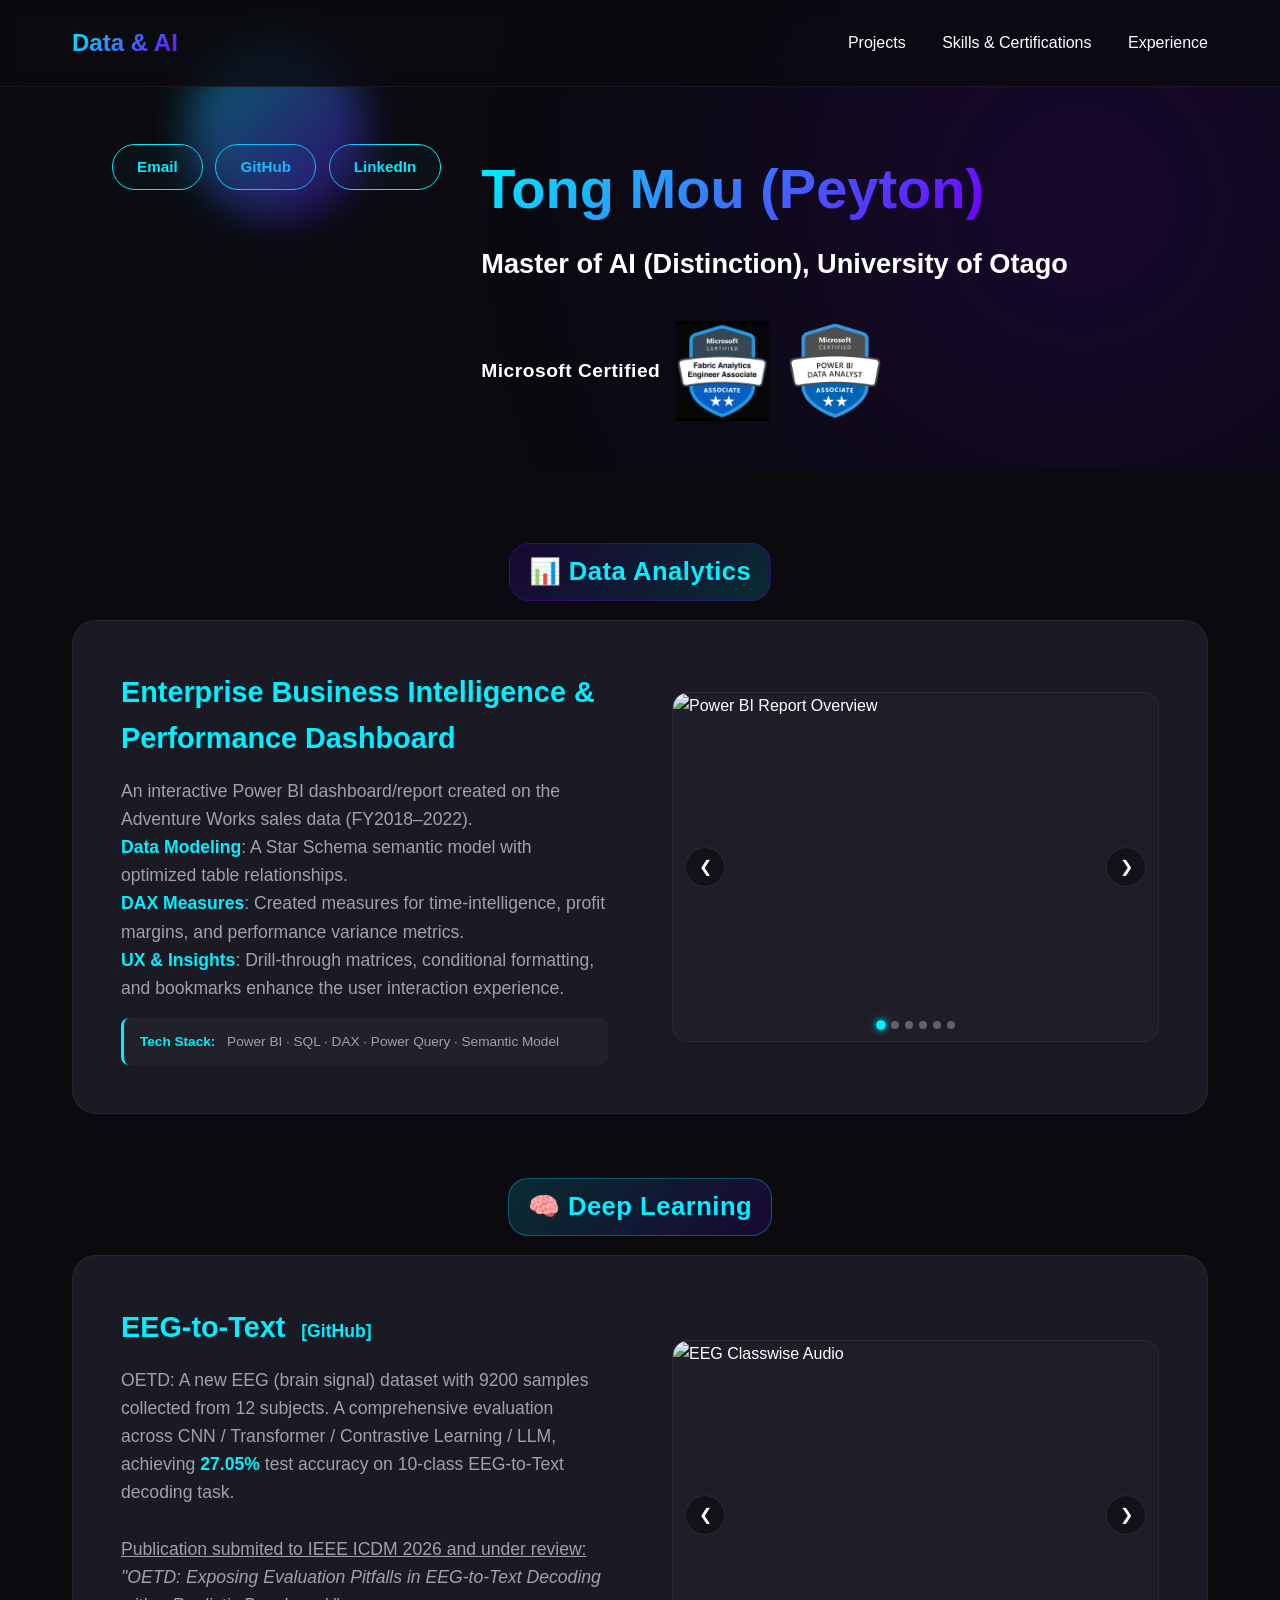
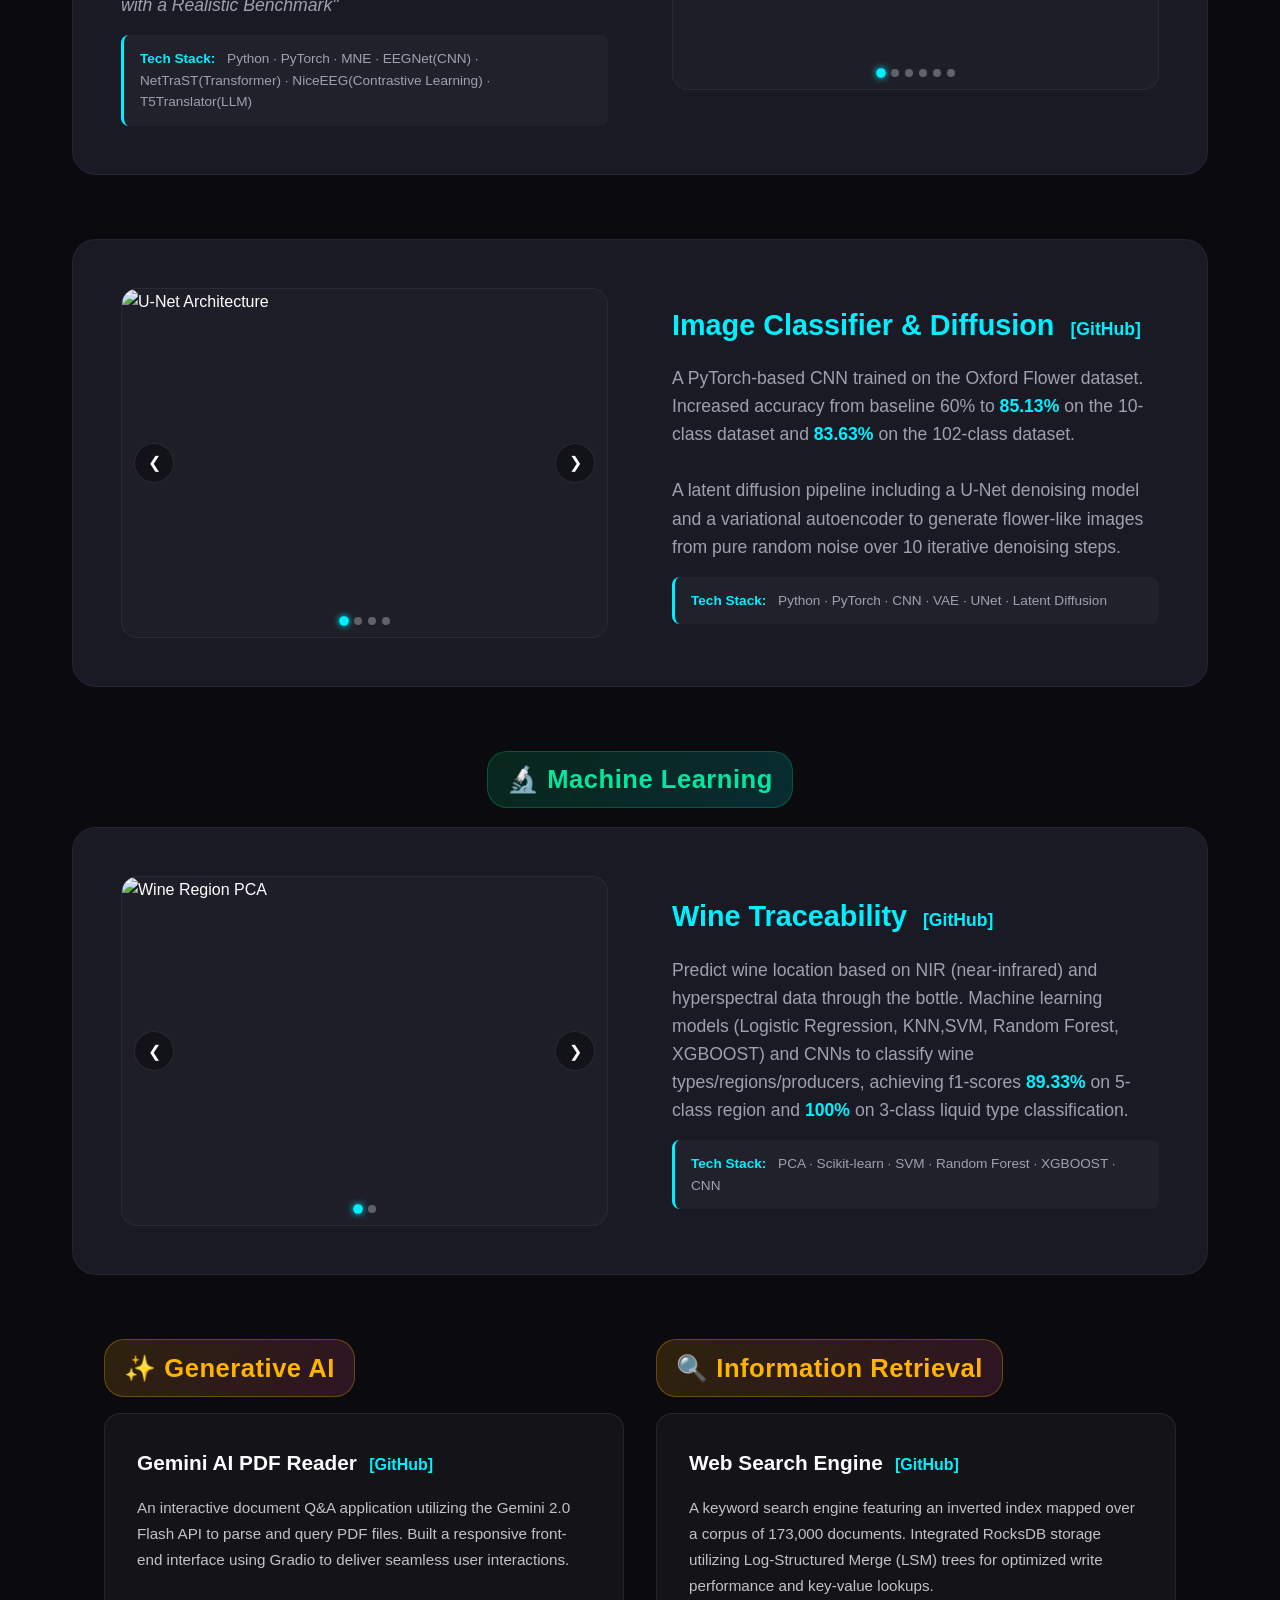
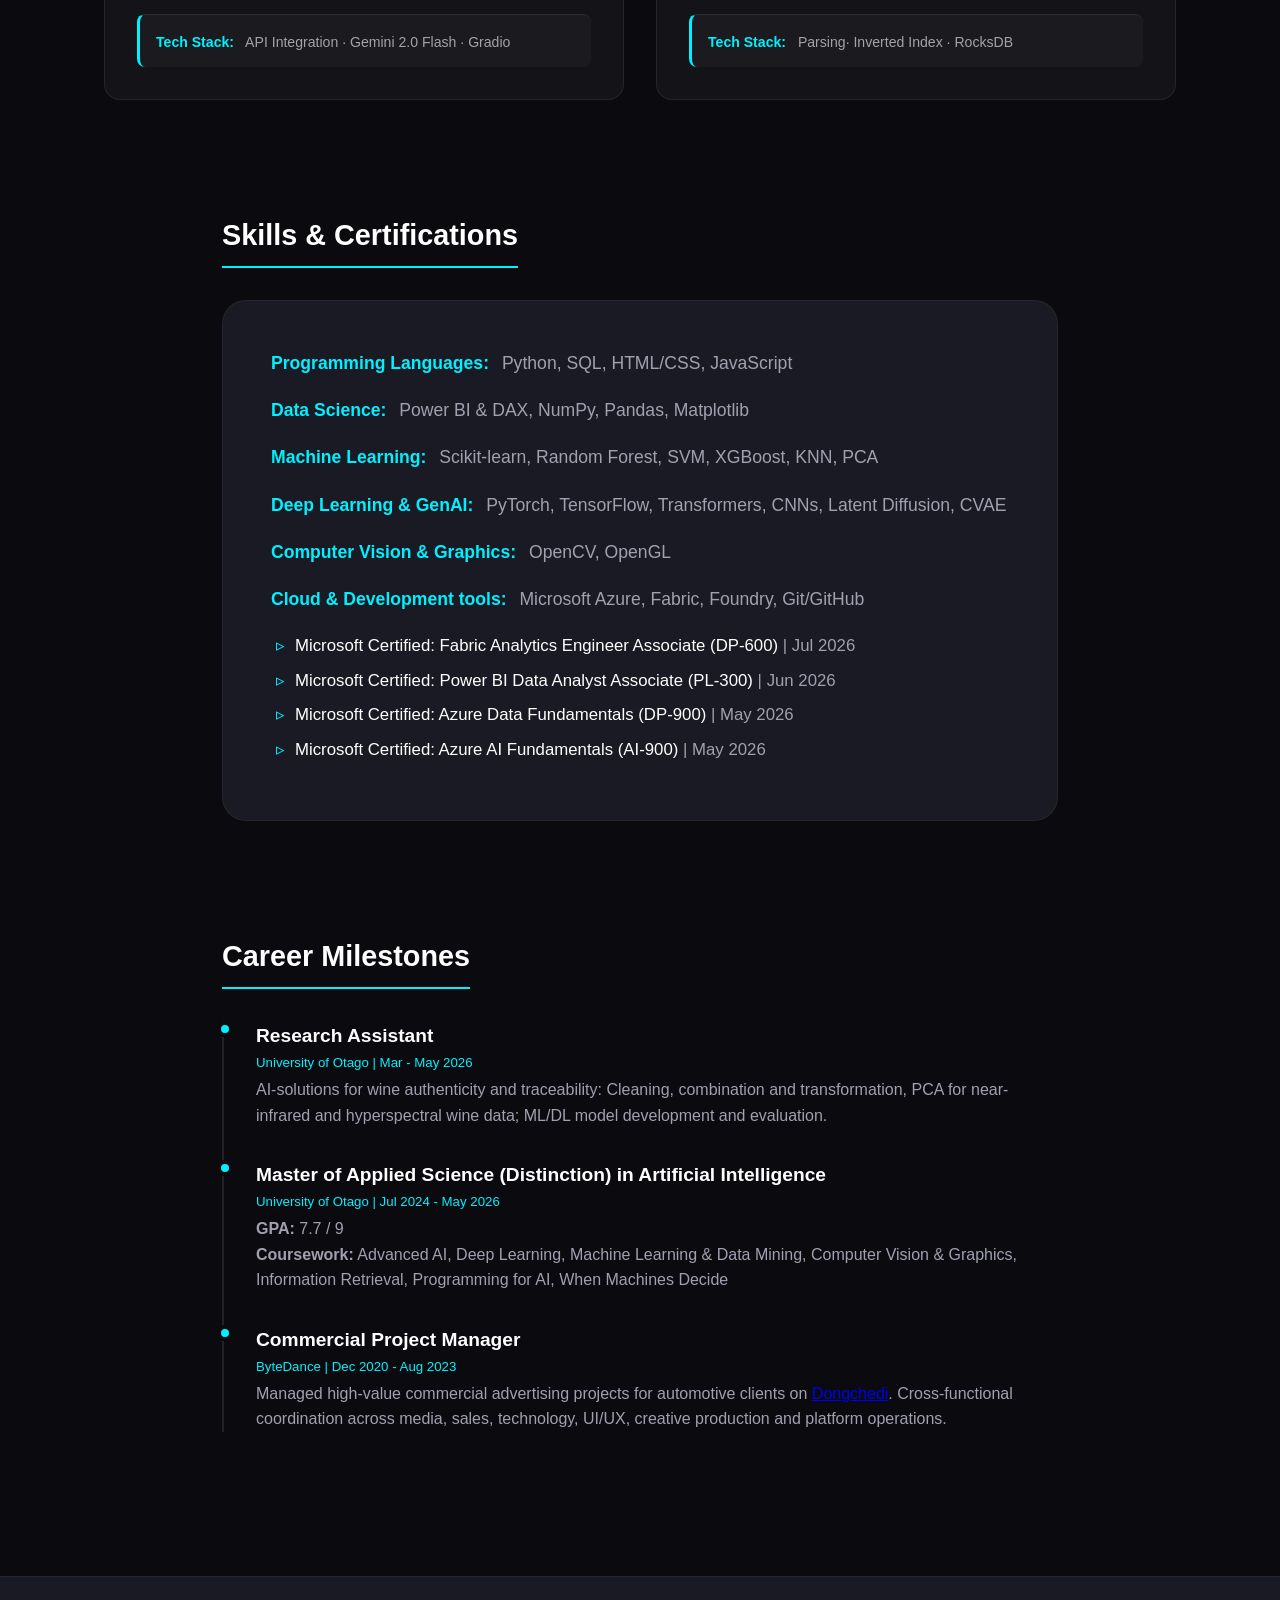
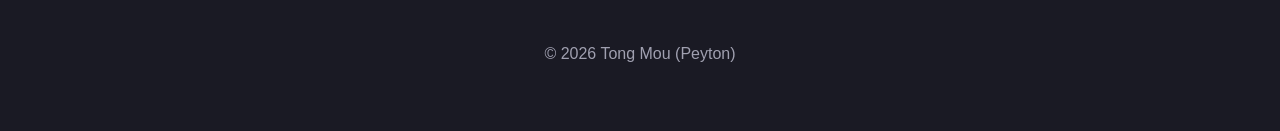
==== commit cb4bb19a: "update display" ====
--- a/index.html
+++ b/index.html
@@ -46,11 +46,18 @@
         <div class="hero-content">
             <div class="hero-center-wrapper">
                 <div class="hero-info-row">
-                    <div class="photo-container">
-                        <img src="photo.jpg" alt="Peyton Mou" class="profile-photo"
-                            onerror="this.style.display='none';">
-                        <div class="glow-effect"></div>
-                    </div>
+                    <div class="hero-left-column">
+    <div class="photo-container">
+        <img src="photo.jpg" alt="Peyton Mou" class="profile-photo" onerror="this.style.display='none';">
+        <div class="glow-effect"></div>
+    </div>
+    <div class="hero-left-links">
+        <a href="mailto:peyton.mou2024@gmail.com" class="hero-btn">Email</a>
+        <a href="https://github.com/peytonmou" target="_blank" class="hero-btn">GitHub</a>
+        <a href="https://www.linkedin.com/in/tong-mou-04aa6b337/" target="_blank" class="hero-btn">LinkedIn</a>
+    </div>
+</div>
+
                     <div class="hero-text-block">
                         <h1><span class="highlight">Tong Mou (Peyton)</span></h1>
                         <h2><span class="hero-tagline">Master of AI (Distinction), University of Otago</span></h2>
@@ -65,14 +72,7 @@
                                     onerror="this.style.display='none';">
                             </div>
                         </div>
-                        <div class="hero-contact">
-                            <p class="hero-email-line">peyton.mou2024@gmail.com</p>
-                            <div class="hero-links">
-                                <a href="https://github.com/peytonmou" target="_blank" class="hero-btn">GitHub</a>
-                                <a href="https://www.linkedin.com/in/tong-mou-04aa6b337/" target="_blank"
-                                    class="hero-btn">LinkedIn</a>
-                            </div>
-                        </div>
+                        
                     </div>
                 </div>
             </div>
--- a/style.css
+++ b/style.css
@@ -237,11 +237,30 @@
 .hero-info-row {
     display: flex;
     flex-direction: row;
-    align-items: center;
+    align-items: flex-start;
     text-align: left;
     gap: 2.5rem;
     margin-bottom: 0;
 }
+
+.hero-left-column {
+    display: flex;
+    flex-direction: column;
+    align-items: center;
+    margin-left: -100px;
+    /* shift leftwards */
+}
+
+.hero-left-links {
+    display: flex;
+    flex-direction: row;
+    flex-wrap: wrap;
+    gap: 0.8rem;
+    margin-top: 1rem;
+    justify-content: center;
+    align-items: center;
+}
+
 
 .photo-container {
     position: relative;
@@ -292,7 +311,8 @@
     display: flex;
     flex-direction: column;
     align-items: flex-start;
-    gap: 0.5rem;
+    gap: 1.5rem;
+    margin-top: 30px;
 }
 
 .hero-text-block h1 {
@@ -304,6 +324,7 @@
     background: var(--gradient);
     -webkit-background-clip: text;
     -webkit-text-fill-color: transparent;
+    font-size: 3.5rem;
 }
 
 .hero-email-line {
@@ -343,11 +364,11 @@
 /* Tagline under the buttons */
 
 .hero-tagline {
-    font-size: 1.3rem;
+    font-size: 1.7rem;
     font-weight: 600;
     color: #ffffff;
     max-width: 480px;
-    margin-top: 0.6rem;
+    margin-top: 2rem;
     line-height: 1.5;
     text-align: left;
 }
@@ -363,7 +384,7 @@
 }
 
 .hero-certified-label {
-    font-size: 1rem;
+    font-size: 1.2rem;
     font-weight: 600;
     color: white;
     letter-spacing: 0.5px;
@@ -458,6 +479,7 @@
     padding: 1.5rem 2rem 2rem;
     max-width: 1200px;
     margin: 0 auto;
+    margin-top: 50px;
 }
 
 /* Project category badge — centered, larger */
@@ -466,7 +488,7 @@
     text-align: center;
     padding: 0.45rem 1.2rem;
     border-radius: 20px;
-    font-size: 1.05rem;
+    font-size: 1.6rem;
     font-weight: 700;
     margin-bottom: 1.2rem;
     letter-spacing: 0.5px;
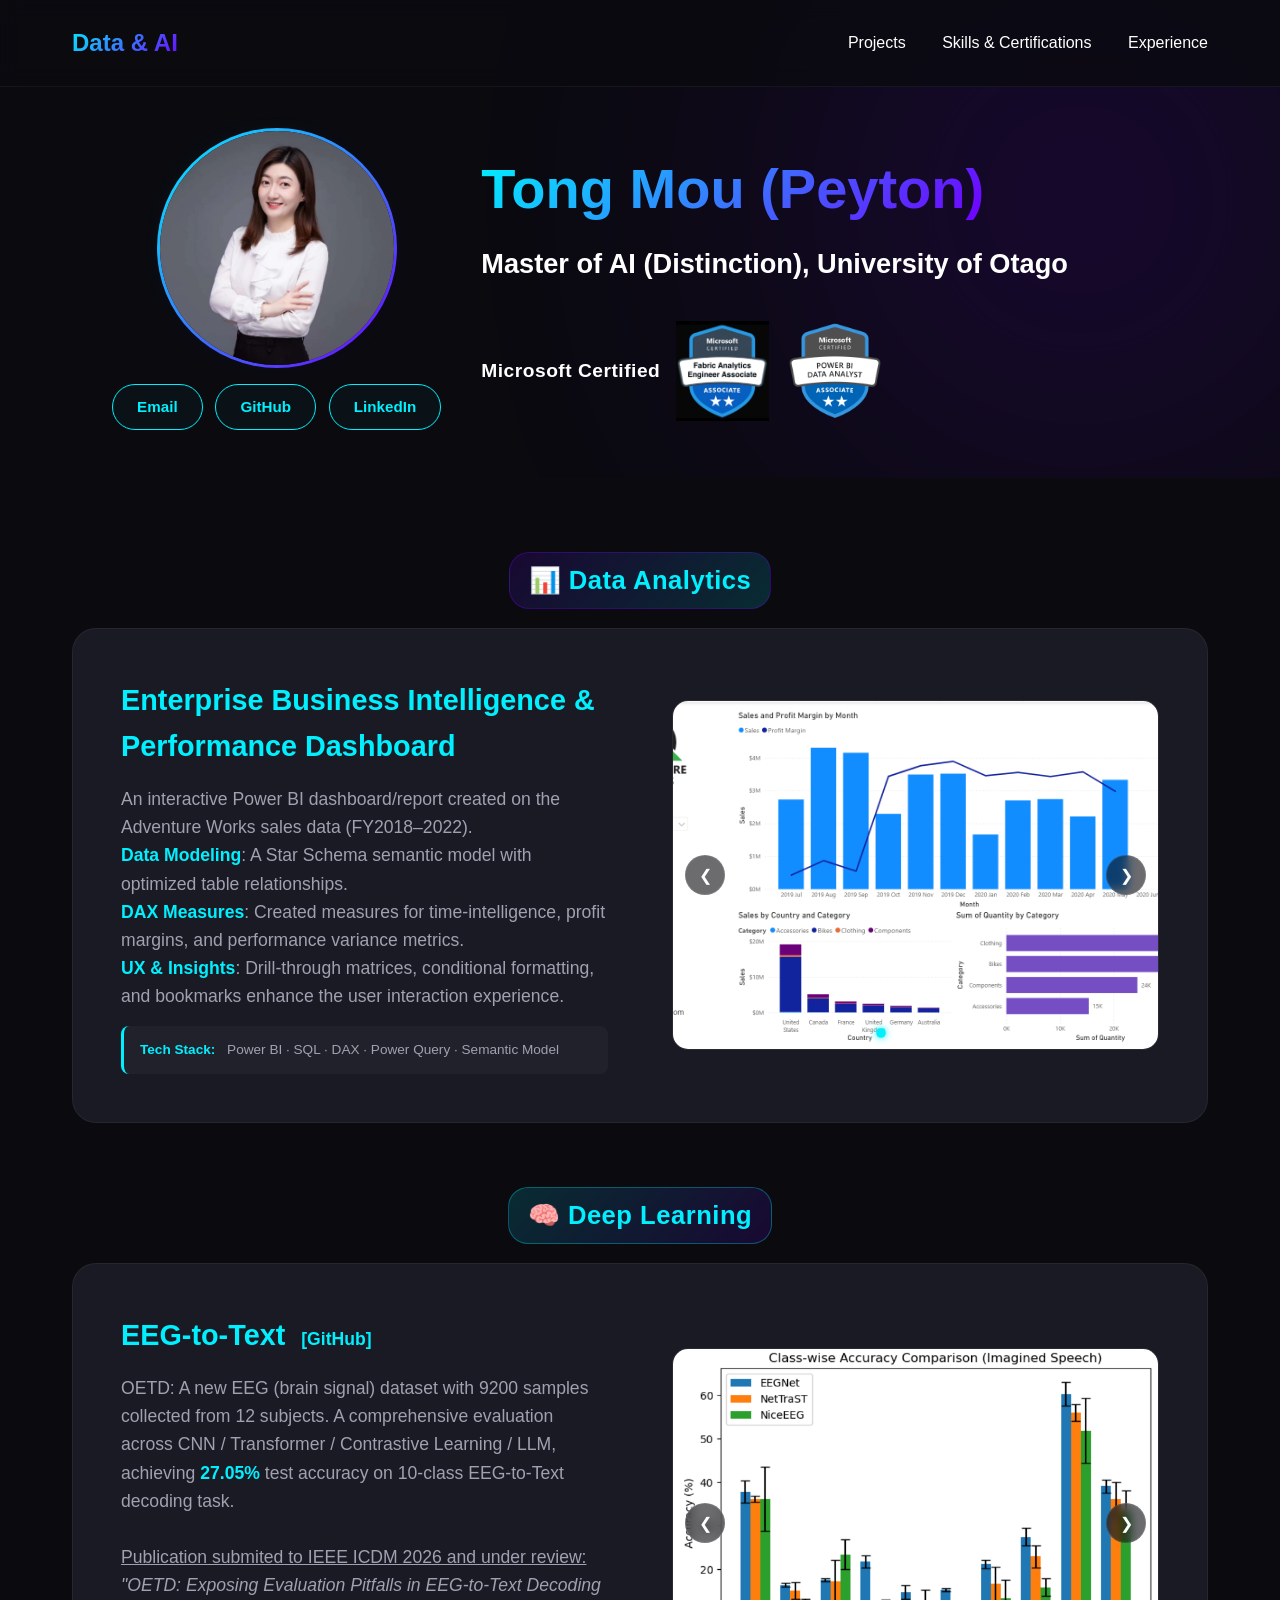
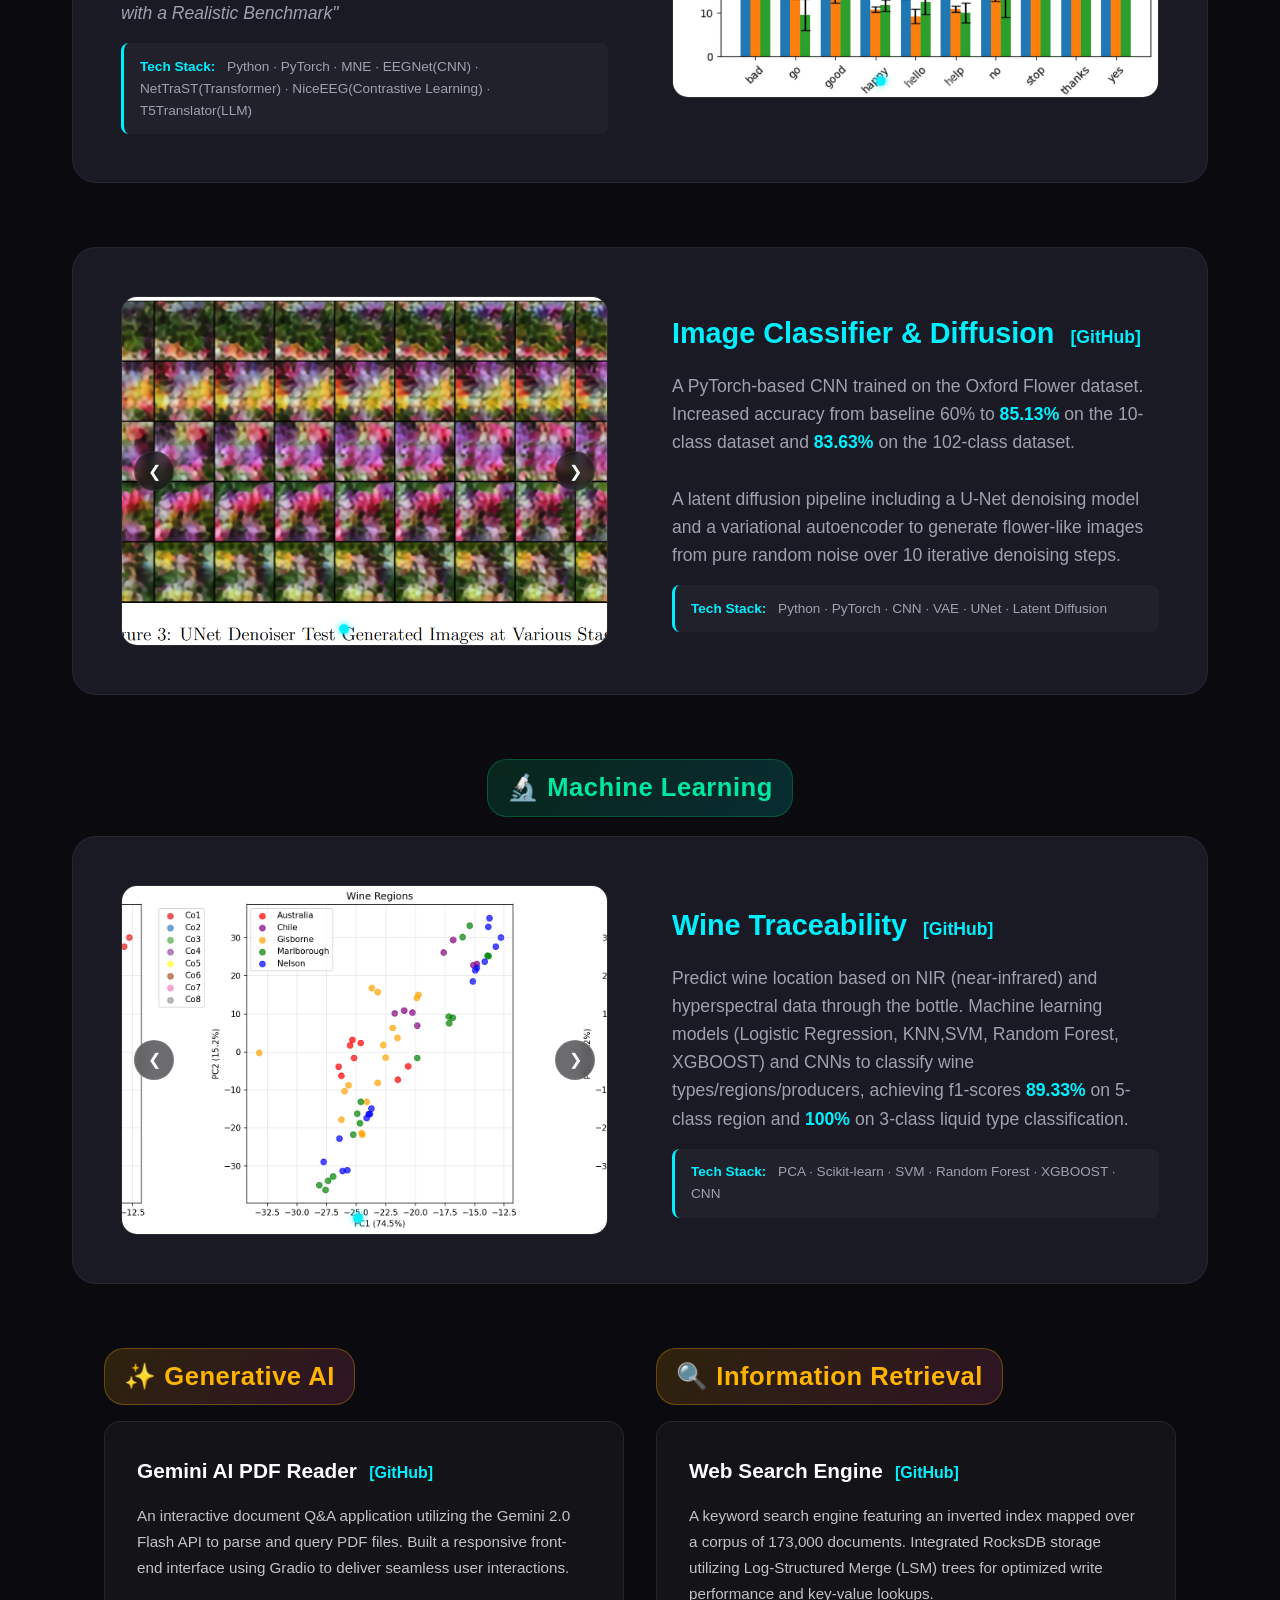
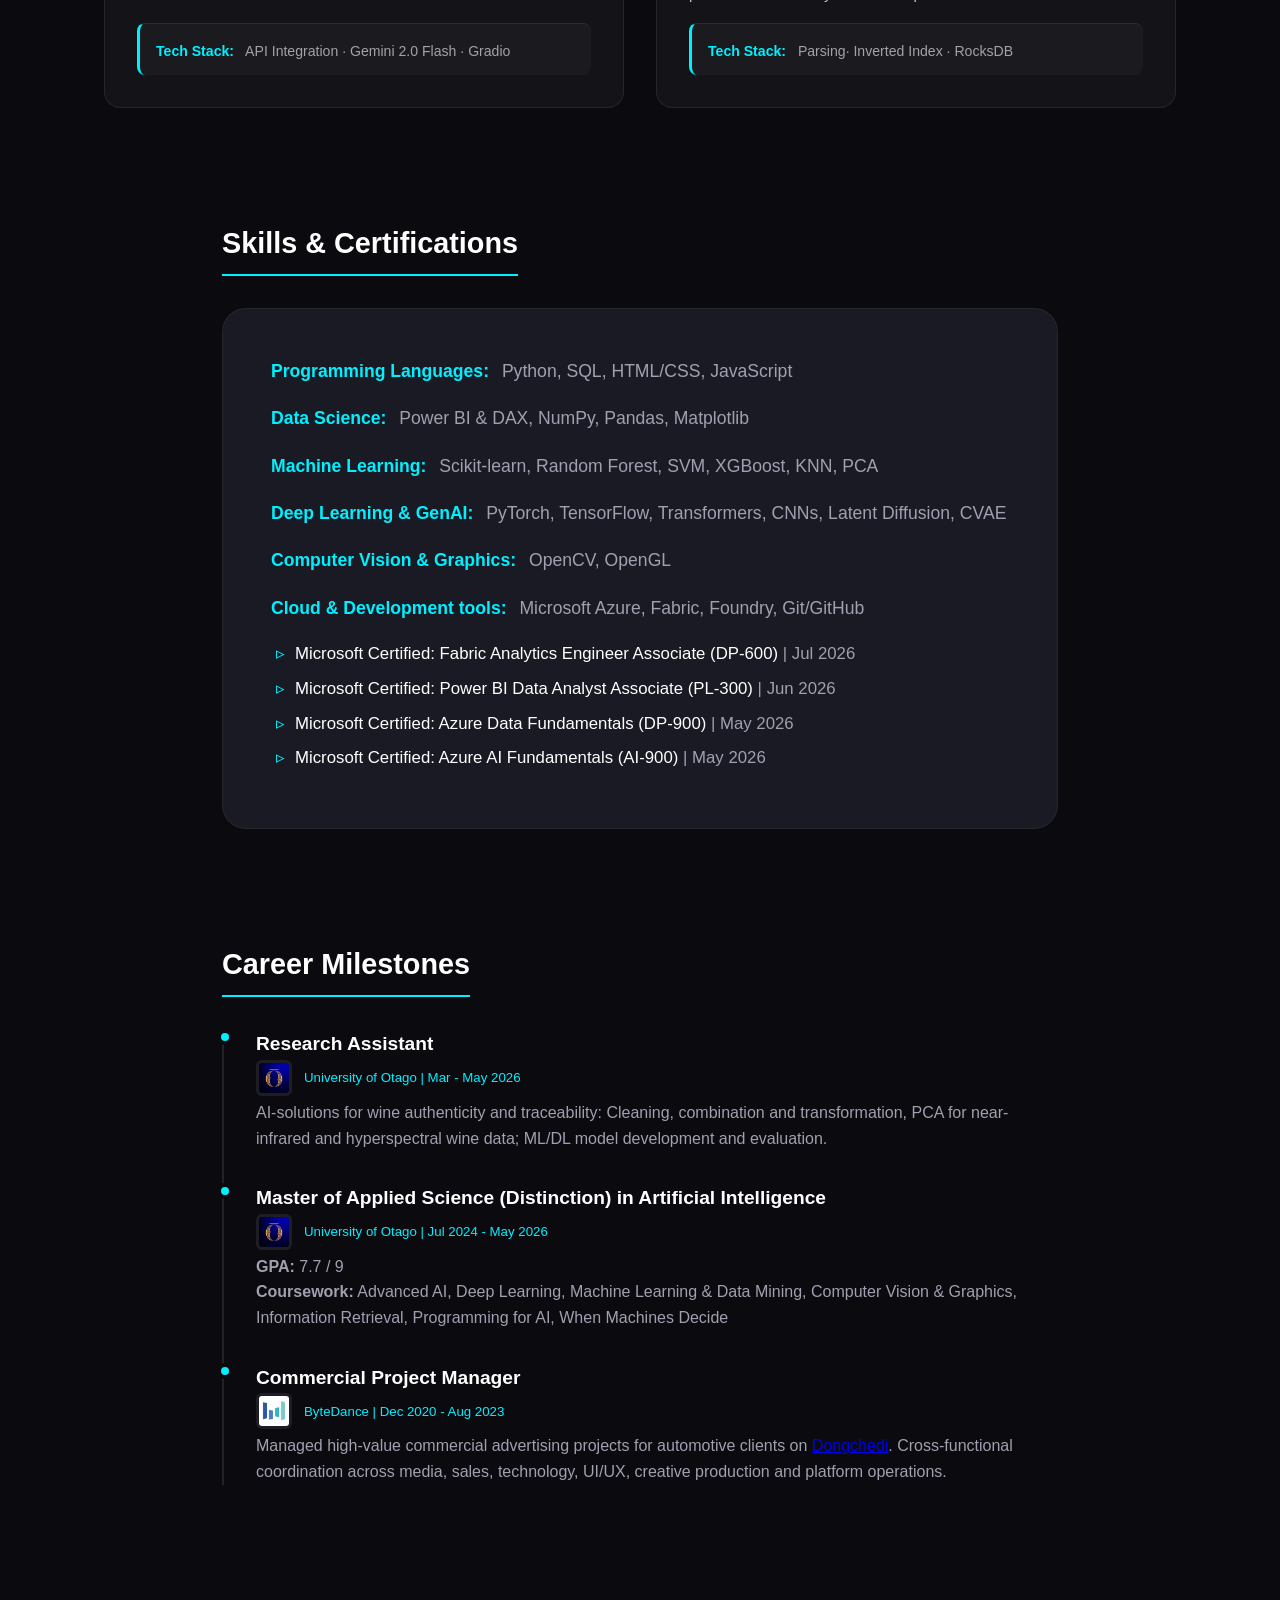
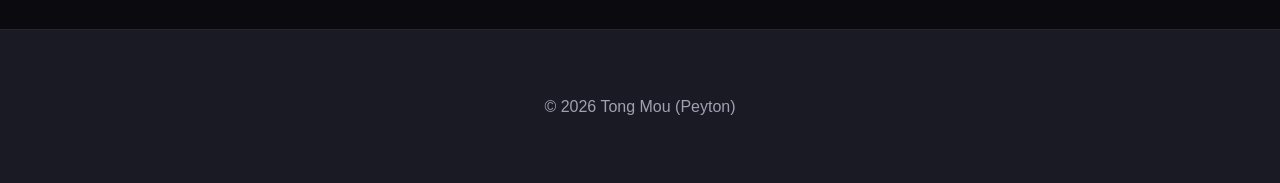
==== commit a4cc6778: "update assets" ====
--- a/index.html
+++ b/index.html
@@ -47,16 +47,18 @@
             <div class="hero-center-wrapper">
                 <div class="hero-info-row">
                     <div class="hero-left-column">
-    <div class="photo-container">
-        <img src="photo.jpg" alt="Peyton Mou" class="profile-photo" onerror="this.style.display='none';">
-        <div class="glow-effect"></div>
-    </div>
-    <div class="hero-left-links">
-        <a href="mailto:peyton.mou2024@gmail.com" class="hero-btn">Email</a>
-        <a href="https://github.com/peytonmou" target="_blank" class="hero-btn">GitHub</a>
-        <a href="https://www.linkedin.com/in/tong-mou-04aa6b337/" target="_blank" class="hero-btn">LinkedIn</a>
-    </div>
-</div>
+                        <div class="photo-container">
+                            <img src="assets/badge/photo.jpg" alt="Peyton Mou" class="profile-photo"
+                                onerror="this.style.display='none';">
+                            <div class="glow-effect"></div>
+                        </div>
+                        <div class="hero-left-links">
+                            <a href="mailto:peyton.mou2024@gmail.com" class="hero-btn">Email</a>
+                            <a href="https://github.com/peytonmou" target="_blank" class="hero-btn">GitHub</a>
+                            <a href="https://www.linkedin.com/in/tong-mou-04aa6b337/" target="_blank"
+                                class="hero-btn">LinkedIn</a>
+                        </div>
+                    </div>
 
                     <div class="hero-text-block">
                         <h1><span class="highlight">Tong Mou (Peyton)</span></h1>
@@ -64,15 +66,15 @@
                         <div class="hero-certified">
                             <span class="hero-certified-label">Microsoft Certified</span>
                             <div class="hero-badges">
-                                <img src="fabric-badge.jpg" class="badge-fabric"
+                                <img src="assets/badge/fabric-badge.jpg" class="badge-fabric"
                                     alt="Microsoft Certified: Fabric Analytics Engineer Associate"
                                     onerror="this.style.display='none';">
-                                <img src="powerbi-badge.png" class="badge-powerbi"
+                                <img src="assets/badge/powerbi-badge.png" class="badge-powerbi"
                                     alt="Microsoft Certified: Power BI Data Analyst Associate"
                                     onerror="this.style.display='none';">
                             </div>
                         </div>
-                        
+
                     </div>
                 </div>
             </div>
@@ -113,28 +115,30 @@
                     <div class="slides-track-container">
                         <div class="slides-track">
                             <div class="slide">
-                                <img src="pbi-report-overview.png" alt="Power BI Report Overview"
-                                    class="visual-img lightbox-trigger" onclick="openLightbox(this)">
-                            </div>
-                            <div class="slide">
-                                <img src="pbi-semantic-model.png" alt="Power BI Semantic Model"
-                                    class="visual-img lightbox-trigger" onclick="openLightbox(this)">
-                            </div>
-                            <div class="slide">
-                                <img src="pbi-report-drillthrough-matrix.png" alt="Power BI Drillthrough Matrix"
-                                    class="visual-img lightbox-trigger" onclick="openLightbox(this)">
-                            </div>
-                            <div class="slide">
-                                <img src="pbi-report-bookmark.png" alt="Power BI Bookmark"
-                                    class="visual-img lightbox-trigger" onclick="openLightbox(this)">
-                            </div>
-                            <div class="slide">
-                                <img src="pbi-report-scatter-chart.png" alt="Power BI Scatter Chart"
-                                    class="visual-img lightbox-trigger" onclick="openLightbox(this)">
-                            </div>
-                            <div class="slide">
-                                <img src="pbi-report-conditional-formatting.png" alt="Power BI Conditional Formatting"
-                                    class="visual-img lightbox-trigger" onclick="openLightbox(this)">
+                                <img src="assets/pbi/pbi-report-overview.png" alt="Power BI Report Overview"
+                                    class="visual-img lightbox-trigger" onclick="openLightbox(this)">
+                            </div>
+                            <div class="slide">
+                                <img src="assets/pbi/pbi-semantic-model.png" alt="Power BI Semantic Model"
+                                    class="visual-img lightbox-trigger" onclick="openLightbox(this)">
+                            </div>
+                            <div class="slide">
+                                <img src="assets/pbi/pbi-report-drillthrough-matrix.png"
+                                    alt="Power BI Drillthrough Matrix" class="visual-img lightbox-trigger"
+                                    onclick="openLightbox(this)">
+                            </div>
+                            <div class="slide">
+                                <img src="assets/pbi/pbi-report-bookmark.png" alt="Power BI Bookmark"
+                                    class="visual-img lightbox-trigger" onclick="openLightbox(this)">
+                            </div>
+                            <div class="slide">
+                                <img src="assets/pbi/pbi-report-scatter-chart.png" alt="Power BI Scatter Chart"
+                                    class="visual-img lightbox-trigger" onclick="openLightbox(this)">
+                            </div>
+                            <div class="slide">
+                                <img src="assets/pbi/pbi-report-conditional-formatting.png"
+                                    alt="Power BI Conditional Formatting" class="visual-img lightbox-trigger"
+                                    onclick="openLightbox(this)">
                             </div>
                         </div>
                     </div>
@@ -180,28 +184,28 @@
                     <div class="slides-track-container">
                         <div class="slides-track">
                             <div class="slide">
-                                <img src="eeg-is-classwise_audio.png" alt="EEG Classwise Audio"
-                                    class="visual-img lightbox-trigger" onclick="openLightbox(this)">
-                            </div>
-                            <div class="slide">
-                                <img src="eeg-datasets.png" alt="EEG Datasets" class="visual-img lightbox-trigger"
-                                    onclick="openLightbox(this)">
-                            </div>
-                            <div class="slide">
-                                <img src="eeg-results.png" alt="EEG Results" class="visual-img lightbox-trigger"
-                                    onclick="openLightbox(this)">
-                            </div>
-                            <div class="slide">
-                                <img src="eeg-NetTraST.png" alt="EEG NetTraST" class="visual-img lightbox-trigger"
-                                    onclick="openLightbox(this)">
-                            </div>
-                            <div class="slide">
-                                <img src="eeg-topomap.png" alt="EEG Topomap" class="visual-img lightbox-trigger"
-                                    onclick="openLightbox(this)">
-                            </div>
-                            <div class="slide">
-                                <img src="eeg-experiment.png" alt="EEG Experiment" class="visual-img lightbox-trigger"
-                                    onclick="openLightbox(this)">
+                                <img src="assets/eeg/eeg-is-classwise_audio.png" alt="EEG Classwise Audio"
+                                    class="visual-img lightbox-trigger" onclick="openLightbox(this)">
+                            </div>
+                            <div class="slide">
+                                <img src="assets/eeg/eeg-datasets.png" alt="EEG Datasets"
+                                    class="visual-img lightbox-trigger" onclick="openLightbox(this)">
+                            </div>
+                            <div class="slide">
+                                <img src="assets/eeg/eeg-results.png" alt="EEG Results"
+                                    class="visual-img lightbox-trigger" onclick="openLightbox(this)">
+                            </div>
+                            <div class="slide">
+                                <img src="assets/eeg/eeg-NetTraST.png" alt="EEG NetTraST"
+                                    class="visual-img lightbox-trigger" onclick="openLightbox(this)">
+                            </div>
+                            <div class="slide">
+                                <img src="assets/eeg/eeg-topomap.png" alt="EEG Topomap"
+                                    class="visual-img lightbox-trigger" onclick="openLightbox(this)">
+                            </div>
+                            <div class="slide">
+                                <img src="assets/eeg/eeg-experiment.png" alt="EEG Experiment"
+                                    class="visual-img lightbox-trigger" onclick="openLightbox(this)">
                             </div>
                         </div>
                     </div>
@@ -243,19 +247,19 @@
                     <div class="slides-track-container">
                         <div class="slides-track">
                             <div class="slide">
-                                <img src="unet.png" alt="U-Net Architecture" class="visual-img lightbox-trigger"
-                                    onclick="openLightbox(this)">
-                            </div>
-                            <div class="slide">
-                                <img src="img_cnn.png" alt="CNN Classification Result"
-                                    class="visual-img lightbox-trigger" onclick="openLightbox(this)">
-                            </div>
-                            <div class="slide">
-                                <img src="img_cnn2.png" alt="CNN Training Curves" class="visual-img lightbox-trigger"
-                                    onclick="openLightbox(this)">
-                            </div>
-                            <div class="slide">
-                                <img src="vae.png" alt="VAE Latent Space Reconstruction"
+                                <img src="assets/image/unet.png" alt="U-Net Architecture"
+                                    class="visual-img lightbox-trigger" onclick="openLightbox(this)">
+                            </div>
+                            <div class="slide">
+                                <img src="assets/image/img_cnn.png" alt="CNN Classification Result"
+                                    class="visual-img lightbox-trigger" onclick="openLightbox(this)">
+                            </div>
+                            <div class="slide">
+                                <img src="assets/image/img_cnn2.png" alt="CNN Training Curves"
+                                    class="visual-img lightbox-trigger" onclick="openLightbox(this)">
+                            </div>
+                            <div class="slide">
+                                <img src="assets/image/vae.png" alt="VAE Latent Space Reconstruction"
                                     class="visual-img lightbox-trigger" onclick="openLightbox(this)">
                             </div>
                         </div>
@@ -298,11 +302,11 @@
                     <div class="slides-track-container">
                         <div class="slides-track">
                             <div class="slide">
-                                <img src="wine-region-pca.png" alt="Wine Region PCA" class="visual-img lightbox-trigger"
-                                    onclick="openLightbox(this)">
-                            </div>
-                            <div class="slide">
-                                <img src="wine-liquidtype-pca.png" alt="Wine Liquid Type PCA"
+                                <img src="assets/wine/wine-region-pca.png" alt="Wine Region PCA"
+                                    class="visual-img lightbox-trigger" onclick="openLightbox(this)">
+                            </div>
+                            <div class="slide">
+                                <img src="assets/wine/wine-liquidtype-pca.png" alt="Wine Liquid Type PCA"
                                     class="visual-img lightbox-trigger" onclick="openLightbox(this)">
                             </div>
                         </div>
@@ -403,8 +407,8 @@
                     <div class="timeline-dot"></div>
                     <h4>Research Assistant</h4>
                     <div class="timeline-header">
-                        <img src="university_of_otago_logo.jpg" alt="University of Otago logo" class="timeline-logo"
-                            onerror="this.style.display='none';">
+                        <img src="assets/logo/university_of_otago_logo.jpg" alt="University of Otago logo"
+                            class="timeline-logo" onerror="this.style.display='none';">
                         <h5 style="margin:0;">University of Otago | Mar - May 2026</h5>
                     </div>
                     <p>AI-solutions for wine authenticity and traceability: Cleaning, combination and
@@ -417,8 +421,8 @@
                     <div class="timeline-dot"></div>
                     <h4>Master of Applied Science (Distinction) in Artificial Intelligence</h4>
                     <div class="timeline-header">
-                        <img src="university_of_otago_logo.jpg" alt="University of Otago logo" class="timeline-logo"
-                            onerror="this.style.display='none';">
+                        <img src="assets/logo/university_of_otago_logo.jpg" alt="University of Otago logo"
+                            class="timeline-logo" onerror="this.style.display='none';">
                         <h5 style="margin:0;">University of Otago | Jul 2024 - May 2026</h5>
                     </div>
                     <p><strong>GPA:</strong> 7.7 / 9<br><strong>Coursework:</strong> Advanced AI, Deep Learning,
@@ -431,7 +435,7 @@
                     <div class="timeline-dot"></div>
                     <h4>Commercial Project Manager</h4>
                     <div class="timeline-header">
-                        <img src="bytedance_logo.jpg" alt="ByteDance logo" class="timeline-logo"
+                        <img src="assets/logo/bytedance_logo.jpg" alt="ByteDance logo" class="timeline-logo"
                             onerror="this.style.display='none';">
                         <h5 style="margin:0;">ByteDance | Dec 2020 - Aug 2023</h5>
                     </div>
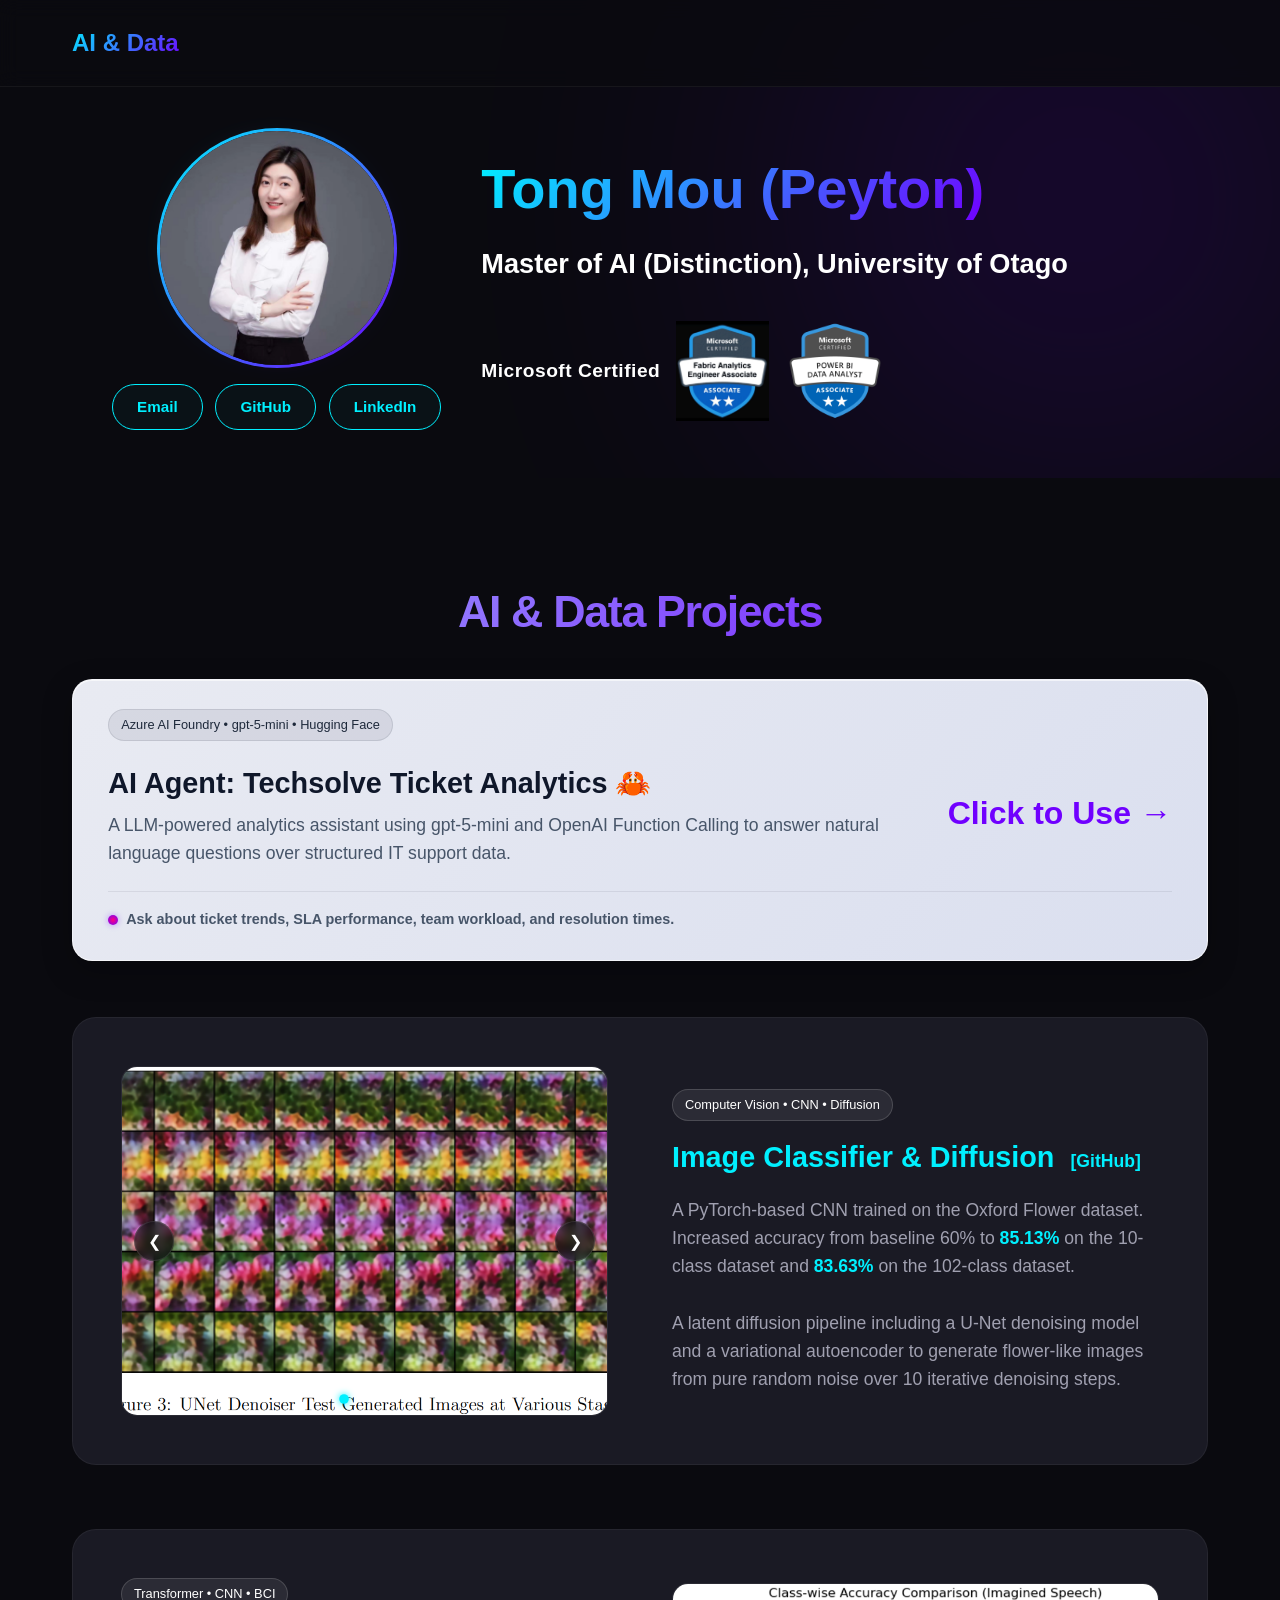
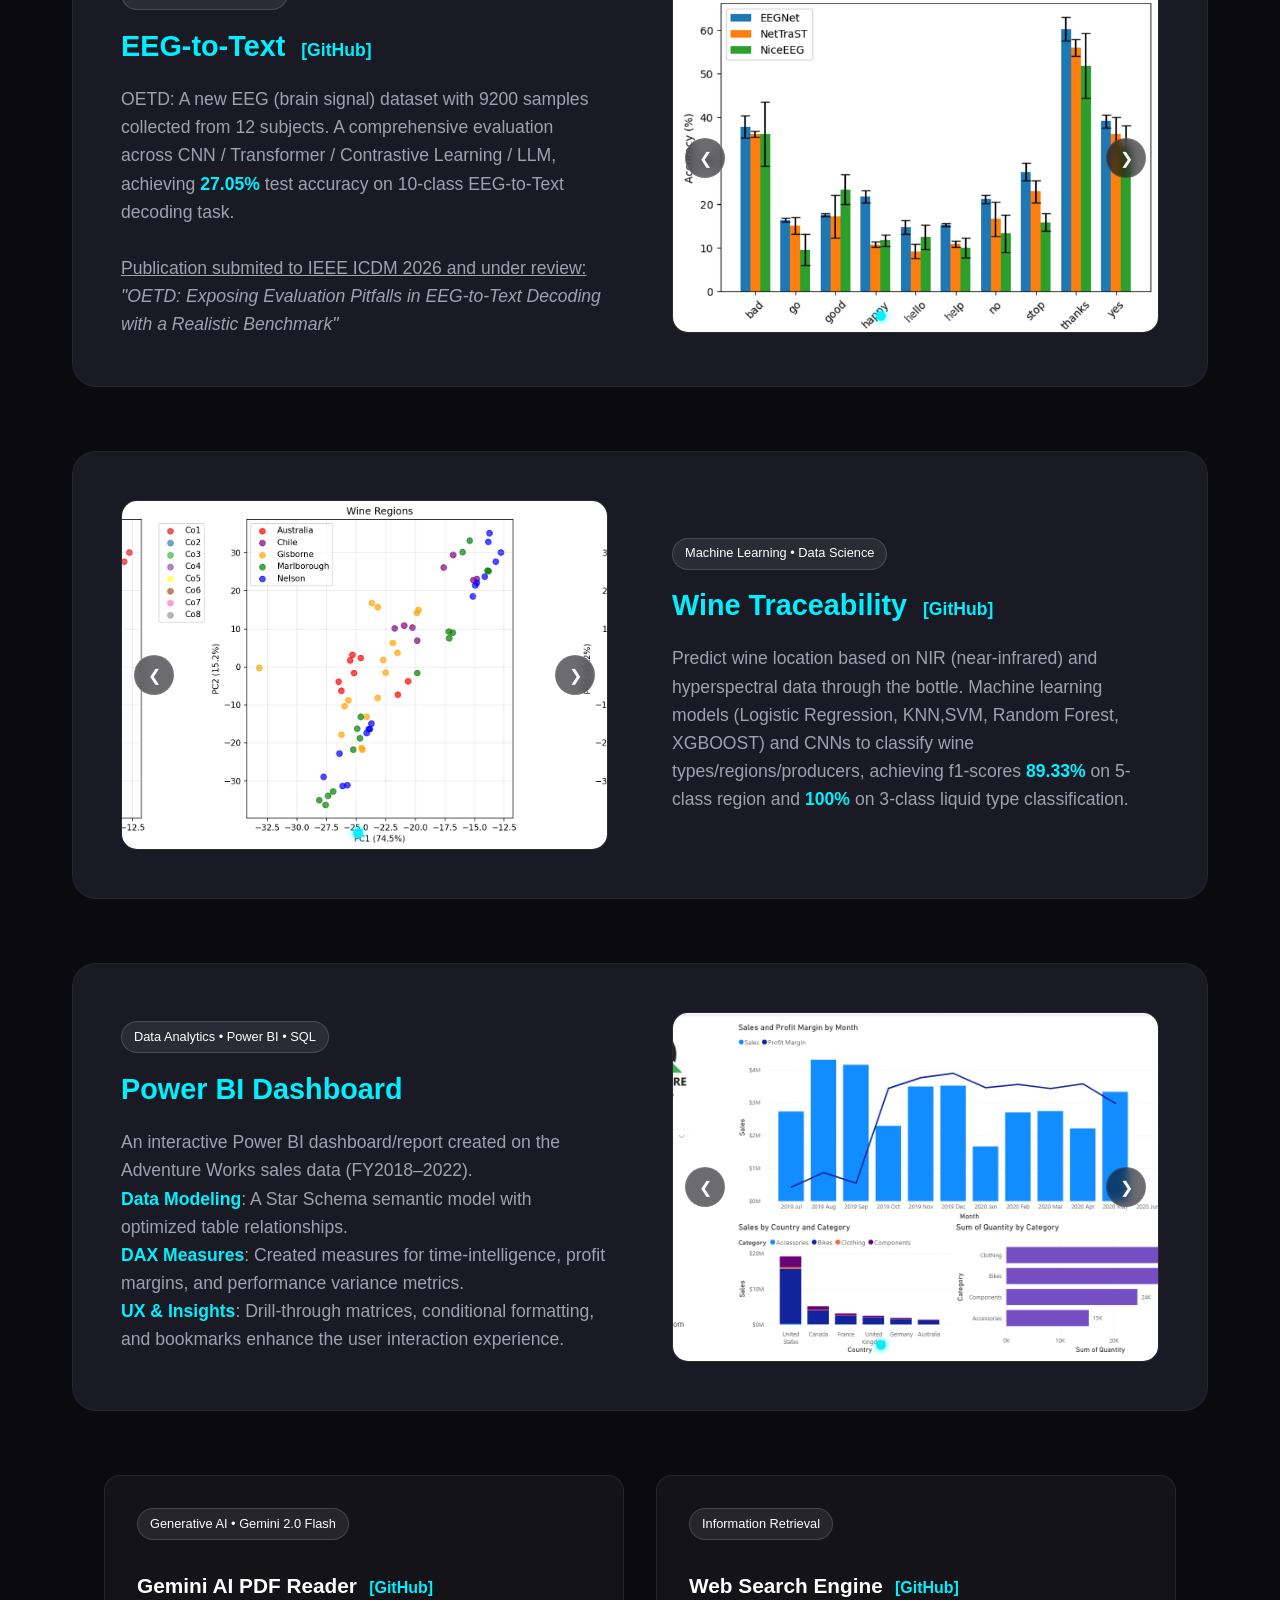
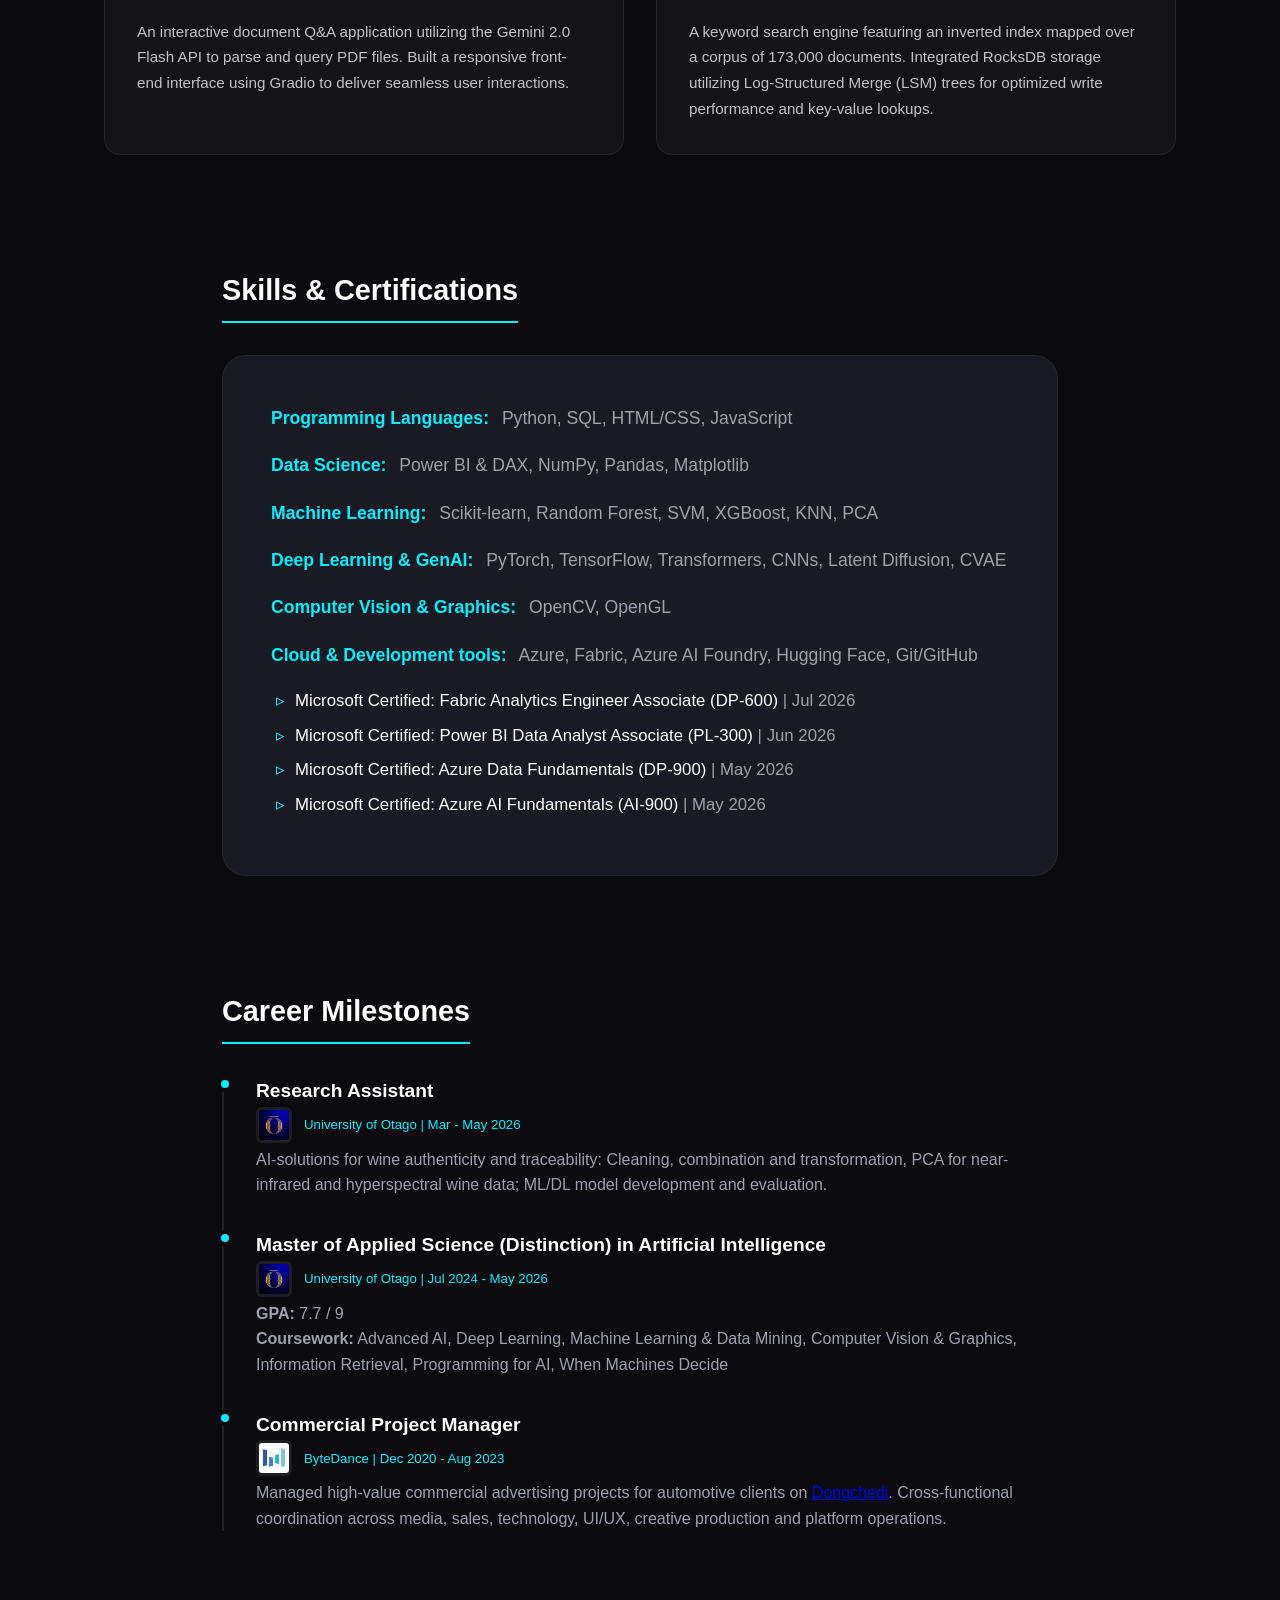
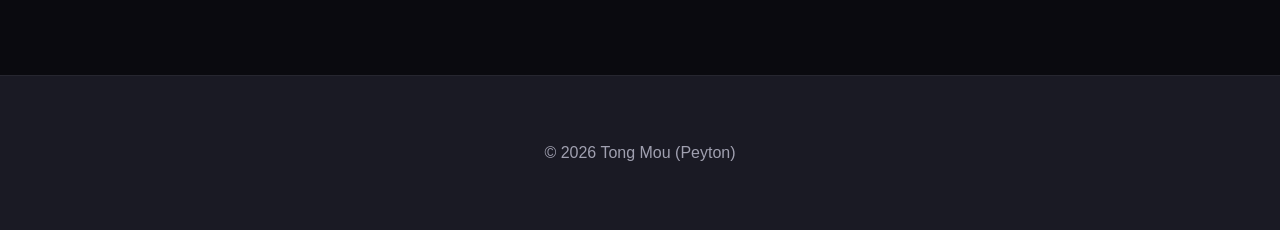
==== commit 6456626d: "add project" ====
--- a/index.html
+++ b/index.html
@@ -15,21 +15,7 @@
 <body>
     <nav id="navbar">
         <div class="nav-content">
-            <div class="logo">Data & AI</div>
-            <div class="nav-links">
-                <div class="dropdown">
-                    <a href="#projects" class="dropbtn">Projects</a>
-                    <div class="dropdown-content">
-                        <a href="#project3">Data Analytics</a>
-                        <a href="#project1">Deep Learning</a>
-                        <a href="#project4">Machine Learning</a>
-                        <a href="#project5">Generative AI</a>
-                        <a href="#project6">Information Retrieval</a>
-                    </div>
-                </div>
-                <a href="#skills">Skills & Certifications</a>
-                <a href="#experience">Experience</a>
-            </div>
+            <div class="logo">AI & Data</div>
         </div>
     </nav>
 
@@ -83,62 +69,81 @@
 
 
     <section id="projects" class="projects-section">
-
-        <!-- Project 3 -->
-        <div id="project3" class="project-category category-data" style="scroll-margin-top: 150px;">&#128202; Data
-            Analytics</div>
-        <div class="project-card">
+        <h2 class="section-title-smart">AI & Data Projects</h2>
+
+        <!-- AI Agent Access Banner -->
+        <div class="agent-access-container">
+            <a href="https://peytonmou-techsolve.hf.space" target="_blank" class="agent-access-card">
+                <div class="agent-card-top">
+                    <span class="agent-badge type-badge">
+                        Azure AI Foundry • gpt-5-mini • Hugging Face
+                    </span>
+                </div>
+
+                <div class="agent-card-middle">
+                    <div class="agent-card-info">
+                        <h3 class="agent-card-title">AI Agent: Techsolve Ticket Analytics <span class="emoji">🦀</span>
+                        </h3>
+                        <p class="agent-card-subtitle">A LLM-powered analytics assistant using gpt-5-mini and
+                            OpenAI Function Calling to answer natural language questions over structured IT support
+                            data. </p>
+                    </div>
+                    <div class="agent-card-action">
+                        Click to Use &rarr;
+                    </div>
+                </div>
+
+                <div class="agent-card-bottom">
+                    <div class="agent-author">
+                        <span class="avatar-dot"></span>
+                        <span class="author-name">Ask about ticket trends, SLA performance, team workload, and
+                            resolution times.</span>
+                    </div>
+                </div>
+            </a>
+        </div>
+
+
+        <div class="project-card reverse">
             <div class="project-info">
-                <h3>Enterprise Business Intelligence & Performance Dashboard</h3>
-                <p>An interactive Power BI dashboard/report created on the Adventure Works sales data (FY2018–2022).
-                    <br>
-
-                    <strong style="color: var(--primary-color)">Data Modeling</strong>: A Star
-                    Schema semantic model with optimized table
-                    relationships. <br>
-
-                    <strong style="color: var(--primary-color)">DAX Measures</strong>: Created measures for
-                    time-intelligence, profit
-                    margins, and
-                    performance variance metrics. <br>
-
-                    <strong style="color: var(--primary-color)">UX & Insights</strong>: Drill-through
-                    matrices, conditional formatting,
-                    and bookmarks enhance the user interaction experience.
+                <div class="project-card-top">
+                    <span class="agent-badge type-badge">
+                        Computer Vision • CNN • Diffusion
+                    </span>
+                </div>
+                <h3>Image Classifier &amp; Diffusion <a href="https://github.com/peytonmou/deep_learning"
+                        target="_blank"
+                        style="color: var(--primary-color); text-decoration: none; font-size: 1.1rem; font-weight: 600; margin-left: 0.5rem;">[GitHub]</a>
+                </h3>
+                <p>A PyTorch-based CNN trained on the Oxford Flower dataset. Increased accuracy from baseline 60% to
+                    <strong style="color: var(--primary-color);">85.13%</strong> on
+                    the 10-class dataset and <strong style="color: var(--primary-color);">83.63%</strong> on the
+                    102-class dataset.
+                    <br><br>A latent diffusion pipeline including a U-Net denoising model and a variational autoencoder
+                    to
+                    generate flower-like images from pure random noise over 10 iterative denoising steps.
                 </p>
-                <div class="tech-stack">
-                    <strong>Tech Stack:</strong> Power BI · SQL · DAX · Power Query · Semantic Model
-                </div>
+
             </div>
             <div class="project-visuals">
-                <div class="project-slider" id="project3-slider">
+                <div class="project-slider" id="project2-slider">
                     <div class="slides-track-container">
                         <div class="slides-track">
                             <div class="slide">
-                                <img src="assets/pbi/pbi-report-overview.png" alt="Power BI Report Overview"
-                                    class="visual-img lightbox-trigger" onclick="openLightbox(this)">
-                            </div>
-                            <div class="slide">
-                                <img src="assets/pbi/pbi-semantic-model.png" alt="Power BI Semantic Model"
-                                    class="visual-img lightbox-trigger" onclick="openLightbox(this)">
-                            </div>
-                            <div class="slide">
-                                <img src="assets/pbi/pbi-report-drillthrough-matrix.png"
-                                    alt="Power BI Drillthrough Matrix" class="visual-img lightbox-trigger"
-                                    onclick="openLightbox(this)">
-                            </div>
-                            <div class="slide">
-                                <img src="assets/pbi/pbi-report-bookmark.png" alt="Power BI Bookmark"
-                                    class="visual-img lightbox-trigger" onclick="openLightbox(this)">
-                            </div>
-                            <div class="slide">
-                                <img src="assets/pbi/pbi-report-scatter-chart.png" alt="Power BI Scatter Chart"
-                                    class="visual-img lightbox-trigger" onclick="openLightbox(this)">
-                            </div>
-                            <div class="slide">
-                                <img src="assets/pbi/pbi-report-conditional-formatting.png"
-                                    alt="Power BI Conditional Formatting" class="visual-img lightbox-trigger"
-                                    onclick="openLightbox(this)">
+                                <img src="assets/image/unet.png" alt="U-Net Architecture"
+                                    class="visual-img lightbox-trigger" onclick="openLightbox(this)">
+                            </div>
+                            <div class="slide">
+                                <img src="assets/image/img_cnn.png" alt="CNN Classification Result"
+                                    class="visual-img lightbox-trigger" onclick="openLightbox(this)">
+                            </div>
+                            <div class="slide">
+                                <img src="assets/image/img_cnn2.png" alt="CNN Training Curves"
+                                    class="visual-img lightbox-trigger" onclick="openLightbox(this)">
+                            </div>
+                            <div class="slide">
+                                <img src="assets/image/vae.png" alt="VAE Latent Space Reconstruction"
+                                    class="visual-img lightbox-trigger" onclick="openLightbox(this)">
                             </div>
                         </div>
                     </div>
@@ -149,18 +154,18 @@
                         <span class="dot"></span>
                         <span class="dot"></span>
                         <span class="dot"></span>
-                        <span class="dot"></span>
-                        <span class="dot"></span>
-                    </div>
-                </div>
-            </div>
-        </div>
-
-        <!-- Project 1 -->
-        <div id="project1" class="project-category category-dl" style="scroll-margin-top: 150px;">&#129504; Deep
-            Learning</div>
+                    </div>
+                </div>
+            </div>
+        </div>
+
         <div class="project-card">
             <div class="project-info">
+                <div class="project-card-top">
+                    <span class="agent-badge type-badge">
+                        Transformer • CNN • BCI
+                    </span>
+                </div>
                 <h3>EEG-to-Text <a href="https://github.com/peytonmou/Closed-Vocab-EEG-to-Text" target="_blank"
                         style="color: var(--primary-color); text-decoration: none; font-size: 1.1rem; font-weight: 600; margin-left: 0.5rem;">[GitHub]</a>
                 </h3>
@@ -174,10 +179,7 @@
                         in EEG-to-Text Decoding with a
                         Realistic Benchmark"</em>
                 </p>
-                <div class="tech-stack">
-                    <strong>Tech Stack:</strong> Python · PyTorch · MNE · EEGNet(CNN) · NetTraST(Transformer) ·
-                    NiceEEG(Contrastive Learning) · T5Translator(LLM)
-                </div>
+
             </div>
             <div class="project-visuals">
                 <div class="project-slider" id="project1-slider">
@@ -196,6 +198,14 @@
                                     class="visual-img lightbox-trigger" onclick="openLightbox(this)">
                             </div>
                             <div class="slide">
+                                <img src="assets/eeg/OETD-open-vocab-results.png" alt="OETD Open Vocab Results"
+                                    class="visual-img lightbox-trigger" onclick="openLightbox(this)">
+                            </div>
+                            <div class="slide">
+                                <img src="assets/eeg/other-datasets-results.png" alt="Other Datasets Results"
+                                    class="visual-img lightbox-trigger" onclick="openLightbox(this)">
+                            </div>
+                            <div class="slide">
                                 <img src="assets/eeg/eeg-NetTraST.png" alt="EEG NetTraST"
                                     class="visual-img lightbox-trigger" onclick="openLightbox(this)">
                             </div>
@@ -223,65 +233,16 @@
             </div>
         </div>
 
-        <!-- Project 2 -->
+
+
+
         <div class="project-card reverse">
             <div class="project-info">
-                <h3>Image Classifier &amp; Diffusion <a href="https://github.com/peytonmou/deep_learning"
-                        target="_blank"
-                        style="color: var(--primary-color); text-decoration: none; font-size: 1.1rem; font-weight: 600; margin-left: 0.5rem;">[GitHub]</a>
-                </h3>
-                <p>A PyTorch-based CNN trained on the Oxford Flower dataset. Increased accuracy from baseline 60% to
-                    <strong style="color: var(--primary-color);">85.13%</strong> on
-                    the 10-class dataset and <strong style="color: var(--primary-color);">83.63%</strong> on the
-                    102-class dataset.
-                    <br><br>A latent diffusion pipeline including a U-Net denoising model and a variational autoencoder
-                    to
-                    generate flower-like images from pure random noise over 10 iterative denoising steps.
-                </p>
-                <div class="tech-stack">
-                    <strong>Tech Stack:</strong> Python · PyTorch · CNN · VAE · UNet · Latent Diffusion
-                </div>
-            </div>
-            <div class="project-visuals">
-                <div class="project-slider" id="project2-slider">
-                    <div class="slides-track-container">
-                        <div class="slides-track">
-                            <div class="slide">
-                                <img src="assets/image/unet.png" alt="U-Net Architecture"
-                                    class="visual-img lightbox-trigger" onclick="openLightbox(this)">
-                            </div>
-                            <div class="slide">
-                                <img src="assets/image/img_cnn.png" alt="CNN Classification Result"
-                                    class="visual-img lightbox-trigger" onclick="openLightbox(this)">
-                            </div>
-                            <div class="slide">
-                                <img src="assets/image/img_cnn2.png" alt="CNN Training Curves"
-                                    class="visual-img lightbox-trigger" onclick="openLightbox(this)">
-                            </div>
-                            <div class="slide">
-                                <img src="assets/image/vae.png" alt="VAE Latent Space Reconstruction"
-                                    class="visual-img lightbox-trigger" onclick="openLightbox(this)">
-                            </div>
-                        </div>
-                    </div>
-                    <button class="slider-arrow prev-arrow" aria-label="Previous slide">&#10094;</button>
-                    <button class="slider-arrow next-arrow" aria-label="Next slide">&#10095;</button>
-                    <div class="slider-dots">
-                        <span class="dot active"></span>
-                        <span class="dot"></span>
-                        <span class="dot"></span>
-                        <span class="dot"></span>
-                    </div>
-                </div>
-            </div>
-        </div>
-
-
-        <!-- Project 4 -->
-        <div id="project4" class="project-category category-ml" style="scroll-margin-top: 150px;">&#128300; Machine
-            Learning</div>
-        <div class="project-card reverse">
-            <div class="project-info">
+                <div class="project-card-top">
+                    <span class="agent-badge type-badge">
+                        Machine Learning • Data Science
+                    </span>
+                </div>
                 <h3>Wine Traceability <a href="https://github.com/peytonmou/Wine" target="_blank"
                         style="color: var(--primary-color); text-decoration: none; font-size: 1.1rem; font-weight: 600; margin-left: 0.5rem;">[GitHub]</a>
                 </h3>
@@ -293,9 +254,6 @@
                     achieving f1-scores <strong style="color: var(--primary-color);">89.33%</strong> on 5-class region
                     and <strong style="color: var(--primary-color);">100%</strong> on 3-class liquid type
                     classification.</p>
-                <div class="tech-stack">
-                    <strong>Tech Stack:</strong> PCA · Scikit-learn · SVM · Random Forest · XGBOOST · CNN
-                </div>
             </div>
             <div class="project-visuals">
                 <div class="project-slider" id="project4-slider">
@@ -309,6 +267,11 @@
                                 <img src="assets/wine/wine-liquidtype-pca.png" alt="Wine Liquid Type PCA"
                                     class="visual-img lightbox-trigger" onclick="openLightbox(this)">
                             </div>
+                            <div class="slide">
+                                <img src="assets/wine/sensor5-cls-results.png"
+                                    alt="Wine Sensor 5 Classification Results" class="visual-img lightbox-trigger"
+                                    onclick="openLightbox(this)">
+                            </div>
                         </div>
                     </div>
                     <button class="slider-arrow prev-arrow" aria-label="Previous slide">&#10094;</button>
@@ -321,13 +284,93 @@
             </div>
         </div>
 
+
+        <div class="project-card">
+
+            <div class="project-info">
+                <div class="project-card-top">
+                    <span class="agent-badge type-badge">
+                        Data Analytics • Power BI • SQL
+                    </span>
+                </div>
+                <h3>Power BI Dashboard</h3>
+                <p>An interactive Power BI dashboard/report created on the Adventure Works sales data (FY2018–2022).
+                    <br>
+
+                    <strong style="color: var(--primary-color)">Data Modeling</strong>: A Star
+                    Schema semantic model with optimized table
+                    relationships. <br>
+
+                    <strong style="color: var(--primary-color)">DAX Measures</strong>: Created measures for
+                    time-intelligence, profit
+                    margins, and
+                    performance variance metrics. <br>
+
+                    <strong style="color: var(--primary-color)">UX & Insights</strong>: Drill-through
+                    matrices, conditional formatting,
+                    and bookmarks enhance the user interaction experience.
+                </p>
+
+            </div>
+            <div class="project-visuals">
+                <div class="project-slider" id="project3-slider">
+                    <div class="slides-track-container">
+                        <div class="slides-track">
+                            <div class="slide">
+                                <img src="assets/pbi/pbi-report-overview.png" alt="Power BI Report Overview"
+                                    class="visual-img lightbox-trigger" onclick="openLightbox(this)">
+                            </div>
+                            <div class="slide">
+                                <img src="assets/pbi/pbi-semantic-model.png" alt="Power BI Semantic Model"
+                                    class="visual-img lightbox-trigger" onclick="openLightbox(this)">
+                            </div>
+                            <div class="slide">
+                                <img src="assets/pbi/pbi-report-drillthrough-matrix.png"
+                                    alt="Power BI Drillthrough Matrix" class="visual-img lightbox-trigger"
+                                    onclick="openLightbox(this)">
+                            </div>
+                            <div class="slide">
+                                <img src="assets/pbi/pbi-report-bookmark.png" alt="Power BI Bookmark"
+                                    class="visual-img lightbox-trigger" onclick="openLightbox(this)">
+                            </div>
+                            <div class="slide">
+                                <img src="assets/pbi/pbi-report-scatter-chart.png" alt="Power BI Scatter Chart"
+                                    class="visual-img lightbox-trigger" onclick="openLightbox(this)">
+                            </div>
+                            <div class="slide">
+                                <img src="assets/pbi/pbi-report-conditional-formatting.png"
+                                    alt="Power BI Conditional Formatting" class="visual-img lightbox-trigger"
+                                    onclick="openLightbox(this)">
+                            </div>
+                        </div>
+                    </div>
+                    <button class="slider-arrow prev-arrow" aria-label="Previous slide">&#10094;</button>
+                    <button class="slider-arrow next-arrow" aria-label="Next slide">&#10095;</button>
+                    <div class="slider-dots">
+                        <span class="dot active"></span>
+                        <span class="dot"></span>
+                        <span class="dot"></span>
+                        <span class="dot"></span>
+                        <span class="dot"></span>
+                        <span class="dot"></span>
+                    </div>
+                </div>
+            </div>
+        </div>
+
+
+
         <!-- Projects 5 & 6 — two-column text-only row with individual subtitles -->
         <div class="projects-dual-row">
             <!-- Project 5 -->
             <div class="project-dual-col">
-                <div id="project5" class="project-category category-genai" style="margin:0 0 0 0;">&#10024; Generative
-                    AI</div>
+
                 <div id="project5-card" class="project-card-text">
+                    <div class="project-card-top">
+                        <span class="agent-badge type-badge">
+                            Generative AI • Gemini 2.0 Flash
+                        </span>
+                    </div>
                     <h3>Gemini AI PDF Reader <a href="https://github.com/peytonmou/GenAI" target="_blank"
                             style="color: var(--primary-color); text-decoration: none; font-size: 1rem; font-weight: 600; margin-left: 0.4rem;">[GitHub]</a>
                     </h3>
@@ -335,27 +378,26 @@
                         and
                         query PDF files. Built a responsive front-end interface using Gradio to deliver seamless user
                         interactions.</p>
-                    <div class="tech-stack">
-                        <strong>Tech Stack:</strong> API Integration · Gemini 2.0 Flash · Gradio
-                    </div>
+
                 </div>
             </div><!-- end project-dual-col -->
 
             <!-- Project 6 -->
             <div class="project-dual-col">
-                <div id="project6" class="project-category category-genai" style="margin:0 0 0 0;">&#128269;
-                    Information Retrieval
-                </div>
+
                 <div id="project6-card" class="project-card-text">
+                    <div class="project-card-top">
+                        <span class="agent-badge type-badge">
+                            Information Retrieval
+                        </span>
+                    </div>
                     <h3>Web Search Engine <a href="https://github.com/peytonmou/search_engine" target="_blank"
                             style="color: var(--primary-color); text-decoration: none; font-size: 1rem; font-weight: 600; margin-left: 0.4rem;">[GitHub]</a>
                     </h3>
                     <p>A keyword search engine featuring an inverted index mapped over a corpus of 173,000
                         documents. Integrated RocksDB storage utilizing Log-Structured Merge (LSM) trees for optimized
                         write performance and key-value lookups.</p>
-                    <div class="tech-stack">
-                        <strong>Tech Stack:</strong> Parsing· Inverted Index · RocksDB
-                    </div>
+
                 </div>
             </div><!-- end project-dual-col -->
         </div><!-- end projects-dual-row -->
@@ -373,7 +415,8 @@
                     <li><strong>Deep Learning &amp; GenAI:</strong> PyTorch, TensorFlow, Transformers, CNNs, Latent
                         Diffusion, CVAE</li>
                     <li><strong>Computer Vision &amp; Graphics:</strong> OpenCV, OpenGL</li>
-                    <li><strong>Cloud &amp; Development tools:</strong> Microsoft Azure, Fabric, Foundry, Git/GitHub
+                    <li><strong>Cloud &amp; Development tools:</strong> Azure, Fabric, Azure AI Foundry, Hugging Face,
+                        Git/GitHub
                     </li>
                     <li class="cert-item-compact">
                         <ul>
--- a/style.css
+++ b/style.css
@@ -974,4 +974,234 @@
     .experience-section {
         padding: 2rem 1.5rem;
     }
+}
+
+/* ── AI Agent Access Banner ── */
+.agent-access-container {
+    width: 100%;
+    margin-bottom: 3.5rem;
+}
+
+.agent-access-card {
+    display: flex;
+    flex-direction: column;
+    justify-content: space-between;
+    width: 100%;
+    min-height: 180px;
+    background: linear-gradient(135deg, rgba(245, 247, 255, 0.95), rgba(230, 235, 252, 0.95));
+    border: 1px solid rgba(255, 255, 255, 0.6);
+    border-radius: 20px;
+    padding: 1.8rem 2.2rem;
+    text-decoration: none;
+    box-shadow: 0 10px 30px rgba(0, 0, 0, 0.25),
+        inset 0 1px 0 rgba(255, 255, 255, 0.6);
+    transition: all 0.4s cubic-bezier(0.165, 0.84, 0.44, 1);
+    position: relative;
+    overflow: hidden;
+}
+
+.agent-access-card::before {
+    content: '';
+    position: absolute;
+    top: 0;
+    left: 0;
+    width: 100%;
+    height: 100%;
+    background: linear-gradient(90deg, rgba(255, 255, 255, 0) 0%, rgba(255, 255, 255, 0.4) 50%, rgba(255, 255, 255, 0) 100%);
+    transform: translateX(-100%);
+    transition: transform 0.6s ease;
+}
+
+.agent-access-card:hover {
+    transform: translateY(-5px);
+    box-shadow: 0 15px 40px rgba(0, 240, 255, 0.2),
+        inset 0 1px 0 rgba(255, 255, 255, 0.8);
+    border-color: rgba(0, 240, 255, 0.4);
+}
+
+.agent-access-card:hover::before {
+    transform: translateX(100%);
+}
+
+/* Header/Top Badges */
+.agent-card-top {
+    display: flex;
+    gap: 0.75rem;
+    align-items: center;
+    margin-bottom: 1.2rem;
+}
+
+.agent-badge {
+    display: inline-flex;
+    align-items: center;
+    gap: 0.4rem;
+    padding: 0.3rem 0.75rem;
+    border-radius: 50px;
+    font-size: 0.8rem;
+    font-weight: 500;
+    text-transform: none;
+}
+
+.running-badge {
+    background: rgba(15, 23, 42, 0.08);
+    color: #1e293b;
+    border: 1px solid rgba(15, 23, 42, 0.1);
+}
+
+.running-badge .badge-bold {
+    font-weight: 700;
+    letter-spacing: 0.5px;
+}
+
+.type-badge {
+    background: rgba(15, 23, 42, 0.08);
+    color: #1e293b;
+    border: 1px solid rgba(15, 23, 42, 0.1);
+}
+
+.badge-icon {
+    display: inline-block;
+    flex-shrink: 0;
+    opacity: 0.8;
+}
+
+/* Middle / Title & Subtitle & Action Link */
+.agent-card-middle {
+    display: flex;
+    justify-content: space-between;
+    align-items: center;
+    margin-bottom: 1.5rem;
+    gap: 1.5rem;
+}
+
+.agent-card-info {
+    flex: 1;
+}
+
+.agent-card-title {
+    font-size: 1.8rem;
+    font-weight: 800;
+    color: #0f172a;
+    margin-bottom: 0.3rem;
+    display: flex;
+    align-items: center;
+    gap: 0.5rem;
+}
+
+.agent-card-subtitle {
+    font-size: 1.1rem;
+    font-weight: 500;
+    color: #475569;
+}
+
+.agent-card-action {
+    font-size: 2rem;
+    font-weight: 700;
+    color: var(--secondary-color);
+    display: flex;
+    align-items: center;
+    gap: 4rem;
+    white-space: nowrap;
+    transition: transform 0.3s ease, color 0.3s ease;
+}
+
+.agent-access-card:hover .agent-card-action {
+    color: var(--primary-color);
+    transform: translateX(4px);
+}
+
+/* Bottom / Author */
+.agent-card-bottom {
+    display: flex;
+    justify-content: space-between;
+    align-items: center;
+    border-top: 1px solid rgba(15, 23, 42, 0.08);
+    padding-top: 1rem;
+    margin-top: auto;
+}
+
+.agent-author {
+    display: flex;
+    align-items: center;
+    gap: 0.5rem;
+}
+
+.avatar-dot {
+    width: 10px;
+    height: 10px;
+    border-radius: 50%;
+    background: radial-gradient(circle, #ff007f 0%, #7000ff 100%);
+    box-shadow: 0 0 6px rgba(112, 0, 255, 0.4);
+}
+
+.author-name {
+    font-size: 0.9rem;
+    font-weight: 600;
+    color: #475569;
+}
+
+/* Responsive adjustments */
+@media (max-width: 768px) {
+    .agent-access-container {
+        margin-bottom: 2.5rem;
+    }
+
+    .agent-access-card {
+        padding: 1.5rem 1.8rem;
+        min-height: auto;
+    }
+
+    .agent-card-middle {
+        flex-direction: column;
+        align-items: flex-start;
+        gap: 0.8rem;
+    }
+
+    .agent-card-action {
+        align-self: flex-start;
+    }
+
+    .agent-card-title {
+        font-size: 1.5rem;
+    }
+
+    .agent-card-subtitle {
+        font-size: 1rem;
+    }
+}
+
+/* ── Normal Project Card Badges ── */
+.project-card-top {
+    display: flex;
+    gap: 0.75rem;
+    align-items: center;
+    margin-bottom: 0.8rem;
+}
+
+.project-card .agent-badge,
+.project-card-text .agent-badge {
+    background: rgba(255, 255, 255, 0.08);
+    color: var(--text-main, #ffffff);
+    border: 1px solid rgba(255, 255, 255, 0.15);
+}
+
+/* ── Smart Section Title ── */
+.section-title-smart {
+    font-size: 2.8rem;
+    font-weight: 800;
+    text-align: center;
+    background: linear-gradient(135deg, #a2b4fd, var(--secondary-color));
+    -webkit-background-clip: text;
+    -webkit-text-fill-color: transparent;
+    margin-top: 1.5rem;
+    margin-bottom: 2rem;
+    letter-spacing: -0.03em;
+    display: block;
+}
+
+@media (max-width: 768px) {
+    .section-title-smart {
+        font-size: 2.2rem;
+        margin-bottom: 1.5rem;
+    }
 }
